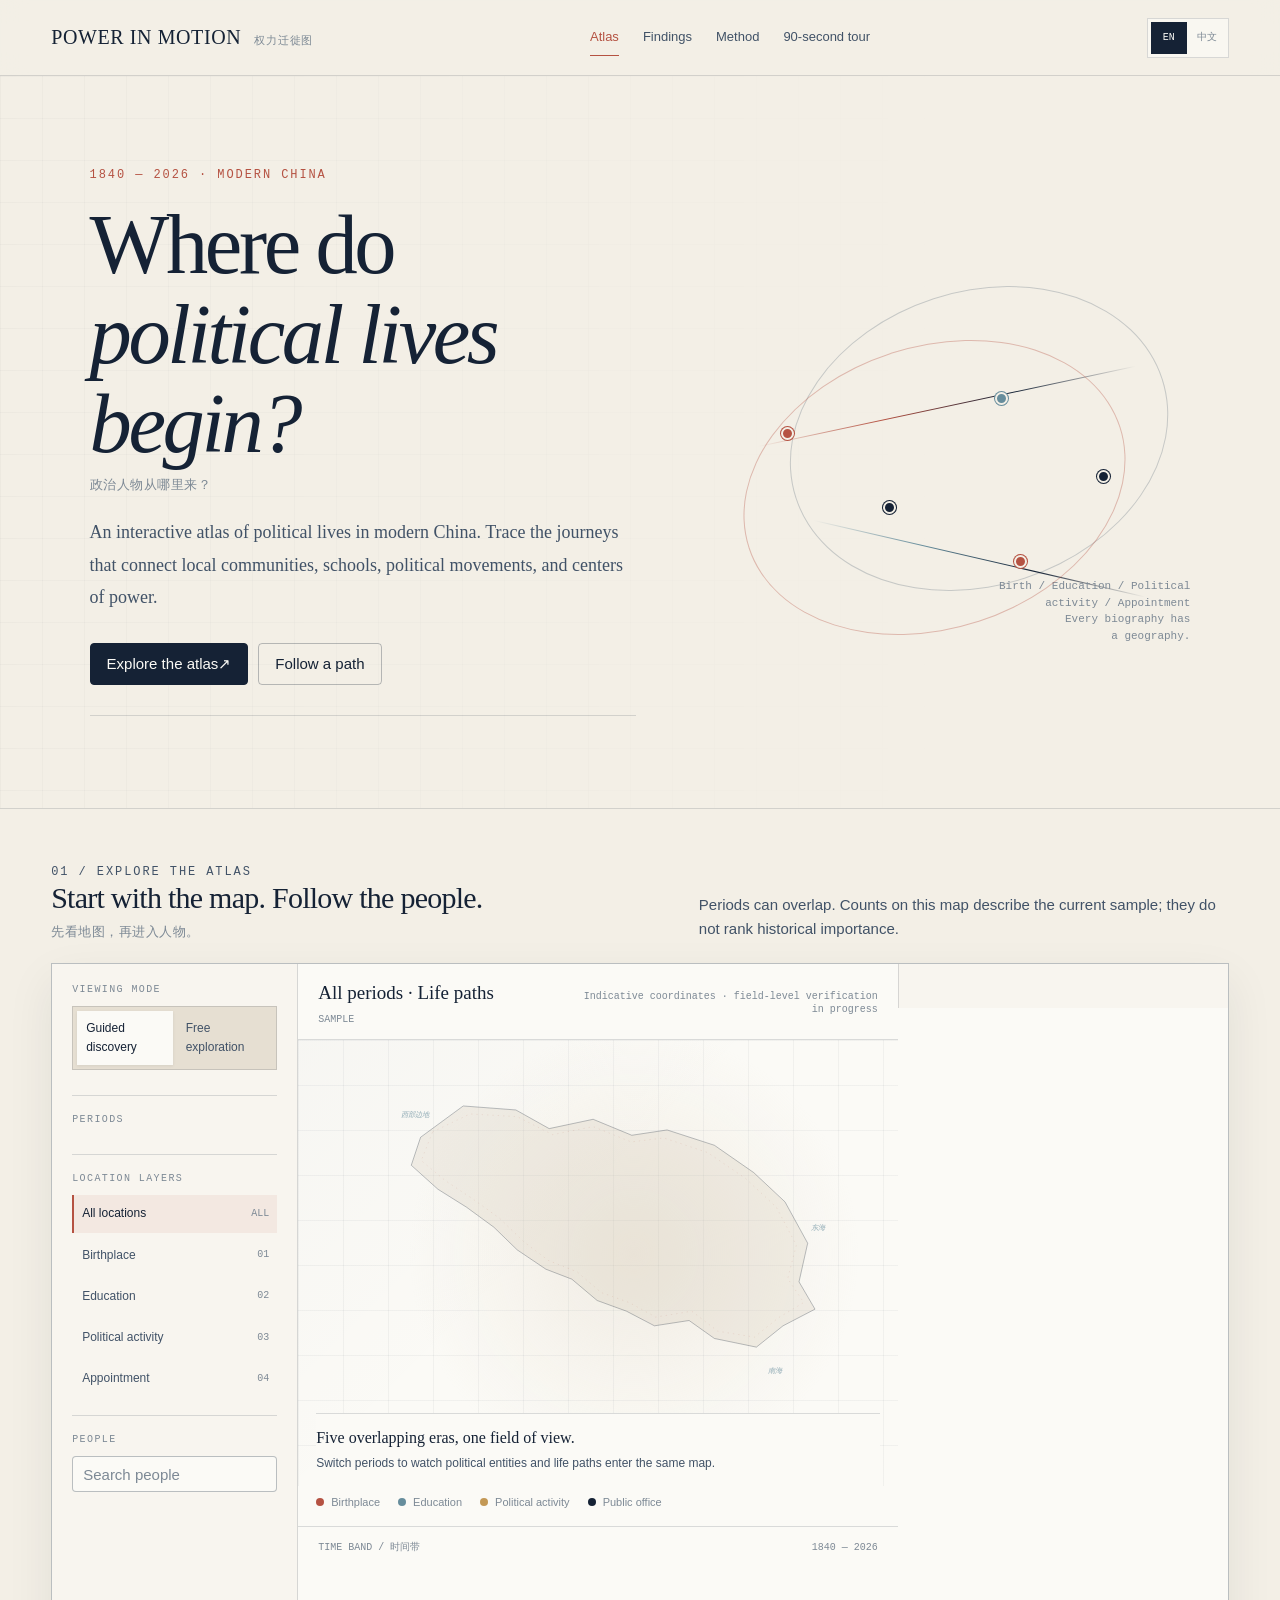
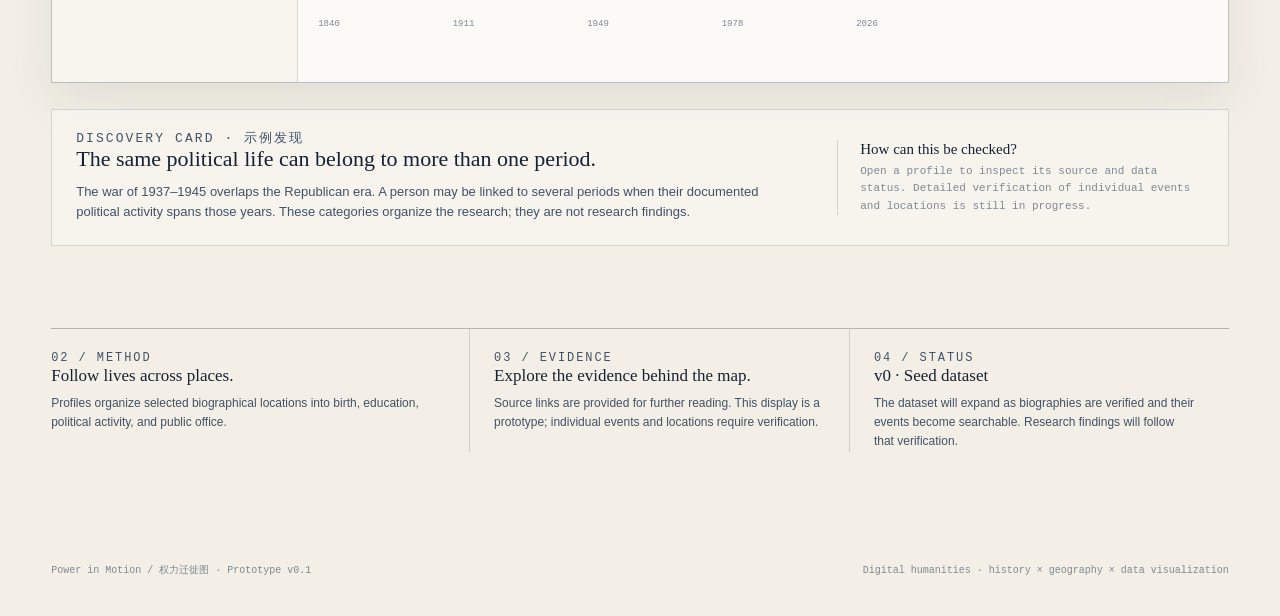
==== src/index.template.html @ ec0478d7 "Publish bilingual political atlas with findings, method and guided tour" ====
<!doctype html>
<html lang="en">
<head>
  <meta charset="utf-8" />
  <meta name="viewport" content="width=device-width, initial-scale=1" />
  <meta name="theme-color" content="#122235" />
  <meta name="description" content="An English–Chinese digital humanities atlas of 72 political lives in modern China. Explore sourced biographies, reproducible findings and an explicit research method." />
  <title>Power in Motion — A Digital Atlas of Modern China</title>
  <style>
    :root {
      --paper: #f3efe6;
      --paper-bright: #fbfaf6;
      --paper-deep: #e6dfd2;
      --ink: #152235;
      --ink-soft: #415267;
      --muted: #7d8995;
      --line: rgba(21, 34, 53, .15);
      --line-strong: rgba(21, 34, 53, .28);
      --navy: #162d45;
      --navy-2: #20435f;
      --vermilion: #b55242;
      --vermilion-soft: #d6816c;
      --cyan: #668d9c;
      --ochre: #c39855;
      --shadow: 0 18px 44px rgba(21, 34, 53, .08);
      --radius: 4px;
      --mono: "IBM Plex Mono", "SFMono-Regular", Consolas, monospace;
      --sans: "Helvetica Neue", "Noto Sans SC", "PingFang SC", "Hiragino Sans GB", sans-serif;
      --serif: "Baskerville", "Palatino", "Noto Serif SC", "Songti SC", "STSong", serif;
    }

    * { box-sizing: border-box; }
    html { scroll-behavior: smooth; }
    body {
      margin: 0;
      min-width: 320px;
      background: var(--paper);
      color: var(--ink);
      font-family: var(--sans);
      font-size: 15px;
      line-height: 1.6;
      text-wrap: pretty;
    }
    button, input { font: inherit; }
    button { color: inherit; }
    button:focus-visible, input:focus-visible, [tabindex]:focus-visible {
      outline: 2px solid var(--vermilion);
      outline-offset: 3px;
    }
    .site-shell { min-height: 100vh; }
    .topbar {
      position: sticky;
      top: 0;
      z-index: 10;
      height: 68px;
      display: flex;
      align-items: center;
      justify-content: space-between;
      padding: 0 4vw;
      border-bottom: 1px solid var(--line);
      background: rgba(243, 239, 230, .93);
      backdrop-filter: blur(12px);
    }
    .brand-lockup { display: flex; align-items: baseline; gap: 14px; }
    .brand-kicker {
      font: 11px/1 var(--mono);
      letter-spacing: .18em;
      color: var(--vermilion);
      text-transform: uppercase;
    }
    .brand-name { font: 21px/1 var(--serif); letter-spacing: .06em; }
    .topbar-meta { display: flex; align-items: center; gap: 12px; color: var(--muted); font: 11px/1 var(--mono); }
    .language-switch { display: inline-flex; gap: 2px; padding: 3px; border: 1px solid var(--line); background: rgba(251,250,246,.7); }
    .language-switch button { min-width: 30px; padding: 4px 6px; border: 0; background: transparent; color: var(--muted); cursor: pointer; font: 10px/1 var(--mono); }
    .language-switch button.active { background: var(--ink); color: var(--paper-bright); }
    .cn-note { display: block; margin-top: 7px; color: var(--muted); font: 13px/1.4 var(--serif); letter-spacing: .04em; }
    .bilingual-line { color: var(--muted); font: 10px/1.4 var(--mono); letter-spacing: .04em; }
    .status-dot { width: 7px; height: 7px; border-radius: 50%; background: var(--vermilion); box-shadow: 0 0 0 4px rgba(181,82,66,.12); }
    .hero {
      position: relative;
      display: grid;
      grid-template-columns: minmax(0, 1.08fr) minmax(330px, .92fr);
      gap: clamp(34px, 7vw, 120px);
      padding: 92px 7vw 76px;
      overflow: hidden;
      border-bottom: 1px solid var(--line);
    }
    .hero::before {
      content: "";
      position: absolute;
      inset: 0;
      background-image: linear-gradient(rgba(21,34,53,.045) 1px, transparent 1px), linear-gradient(90deg, rgba(21,34,53,.045) 1px, transparent 1px);
      background-size: 42px 42px;
      mask-image: linear-gradient(90deg, rgba(0,0,0,.6), transparent 75%);
      pointer-events: none;
    }
    .hero-copy, .hero-visual { position: relative; z-index: 1; }
    .eyebrow { margin: 0 0 18px; color: var(--vermilion); font: 12px/1.2 var(--mono); letter-spacing: .16em; text-transform: uppercase; }
    h1, h2, h3, p { margin-top: 0; }
    h1 {
      max-width: 760px;
      margin-bottom: 22px;
      font: clamp(43px, 6.6vw, 88px)/1.06 var(--serif);
      font-weight: 500;
      letter-spacing: -.04em;
    }
    .hero-dek { max-width: 640px; margin-bottom: 30px; color: var(--ink-soft); font: 18px/1.8 var(--serif); }
    .hero-actions { display: flex; flex-wrap: wrap; gap: 10px; }
    .button-primary, .button-quiet {
      display: inline-flex;
      align-items: center;
      justify-content: center;
      min-height: 42px;
      padding: 0 16px;
      border: 1px solid var(--ink);
      border-radius: var(--radius);
      cursor: pointer;
      transition: transform .2s ease, background .2s ease, color .2s ease;
    }
    .button-primary { background: var(--ink); color: var(--paper-bright); }
    .button-primary:hover { transform: translateY(-2px); background: var(--navy-2); }
    .button-quiet { background: transparent; border-color: var(--line-strong); }
    .button-quiet:hover { background: rgba(255,255,255,.55); transform: translateY(-2px); }
    .hero-visual { min-height: 300px; display: flex; align-items: center; justify-content: center; }
    .hero-orbit { position: relative; width: min(100%, 530px); aspect-ratio: 1.2; }
    .hero-orbit::before, .hero-orbit::after { content: ""; position: absolute; border: 1px solid rgba(22,45,69,.2); border-radius: 50%; transform: rotate(-18deg); }
    .hero-orbit::before { inset: 9% 4% 15% 13%; }
    .hero-orbit::after { inset: 23% 13% 4% 3%; border-color: rgba(181,82,66,.35); }
    .orbit-line { position: absolute; inset: 49% 10% auto 7%; height: 1px; background: linear-gradient(90deg, transparent, var(--vermilion), var(--ink), transparent); transform: rotate(-12deg); transform-origin: left center; }
    .orbit-line.two { inset: 68% 8% auto 19%; transform: rotate(13deg); background: linear-gradient(90deg, transparent, var(--cyan), var(--ink), transparent); }
    .orbit-point { position: absolute; width: 13px; height: 13px; border-radius: 50%; border: 2px solid var(--paper); background: var(--ink); box-shadow: 0 0 0 1px var(--ink); animation: pulse 3.6s ease-in-out infinite; }
    .orbit-point.red { background: var(--vermilion); box-shadow: 0 0 0 1px var(--vermilion); animation-delay: -.9s; }
    .orbit-point.blue { background: var(--cyan); box-shadow: 0 0 0 1px var(--cyan); animation-delay: -1.8s; }
    .point-a { left: 12%; top: 44%; } .point-b { left: 34%; top: 63%; } .point-c { left: 58%; top: 35%; } .point-d { left: 80%; top: 55%; } .point-e { left: 62%; top: 77%; }
    .hero-caption { position: absolute; right: 0; bottom: 0; max-width: 210px; color: var(--muted); font: 11px/1.5 var(--mono); text-align: right; }

    .atlas-wrap { padding: 56px 4vw 88px; }
    .section-intro { display: flex; align-items: end; justify-content: space-between; gap: 20px; max-width: 1400px; margin: 0 auto 22px; }
    .section-intro h2 { margin: 0; font: 30px/1.2 var(--serif); letter-spacing: -.025em; }
    .section-intro p { max-width: 530px; margin: 0; color: var(--ink-soft); }
    .workspace {
      display: grid;
      grid-template-columns: 246px minmax(0, 1fr) 330px;
      max-width: 1500px;
      min-height: 720px;
      margin: 0 auto;
      border: 1px solid var(--line-strong);
      background: var(--paper-bright);
      box-shadow: var(--shadow);
    }
    .filter-panel, .dossier { background: rgba(247,244,237,.72); }
    .filter-panel { padding: 20px; border-right: 1px solid var(--line); }
    .panel-label { margin: 0 0 10px; color: var(--muted); font: 10px/1.2 var(--mono); letter-spacing: .14em; text-transform: uppercase; }
    .mode-switch { display: grid; grid-template-columns: 1fr 1fr; gap: 4px; margin-bottom: 25px; padding: 4px; border: 1px solid var(--line); background: var(--paper-deep); }
    .mode-switch button, .period-list button, .layer-list button { border: 0; background: transparent; cursor: pointer; text-align: left; }
    .mode-switch button { padding: 8px 9px; color: var(--ink-soft); font-size: 12px; }
    .mode-switch button.active { background: var(--paper-bright); color: var(--ink); box-shadow: 0 1px 3px rgba(21,34,53,.08); }
    .control-block { padding: 18px 0; border-top: 1px solid var(--line); }
    .period-list, .layer-list { display: grid; gap: 4px; }
    .period-list button, .layer-list button { display: flex; align-items: center; justify-content: space-between; padding: 9px 8px; border-left: 2px solid transparent; color: var(--ink-soft); font-size: 12px; }
    .period-list button:hover, .layer-list button:hover { background: rgba(255,255,255,.56); color: var(--ink); }
    .period-list button.active, .layer-list button.active { border-left-color: var(--vermilion); background: rgba(181,82,66,.08); color: var(--ink); }
    .period-range { color: var(--muted); font: 10px/1 var(--mono); }
    .search-field { width: 100%; height: 36px; padding: 0 10px; border: 1px solid var(--line-strong); border-radius: var(--radius); background: var(--paper-bright); color: var(--ink); }
    .search-field::placeholder { color: var(--muted); }
    .mini-list { display: grid; gap: 3px; max-height: 220px; overflow: auto; }
    .mini-person { display: flex; align-items: baseline; justify-content: space-between; gap: 8px; padding: 7px 8px; border: 0; border-left: 2px solid transparent; background: transparent; color: var(--ink-soft); cursor: pointer; text-align: left; }
    .mini-person:hover, .mini-person.active { border-left-color: var(--vermilion); background: rgba(255,255,255,.62); color: var(--ink); }
    .mini-person small { color: var(--muted); font: 9px/1 var(--mono); white-space: nowrap; }

    .map-panel { position: relative; min-width: 0; background: var(--paper-bright); }
    .map-header { display: flex; align-items: center; justify-content: space-between; gap: 20px; padding: 18px 20px 14px; border-bottom: 1px solid var(--line); }
    .map-heading { display: flex; align-items: baseline; gap: 10px; }
    .map-heading h3 { margin: 0; font: 19px/1.2 var(--serif); }
    .map-heading span { color: var(--muted); font: 10px/1 var(--mono); }
    .map-status { color: var(--muted); font: 10px/1.3 var(--mono); text-align: right; }
    .map-stage { position: relative; height: 556px; overflow: hidden; background: radial-gradient(circle at 56% 44%, rgba(227,218,202,.42), transparent 52%), linear-gradient(135deg, rgba(22,45,69,.018), transparent 45%); }
    .map-stage::before { content: ""; position: absolute; inset: 0; background-image: linear-gradient(rgba(21,34,53,.045) 1px, transparent 1px), linear-gradient(90deg, rgba(21,34,53,.045) 1px, transparent 1px); background-size: 45px 45px; pointer-events: none; }
    #mapSvg { position: absolute; inset: 0; width: 100%; height: 100%; }
    .landmass { fill: rgba(209,197,177,.26); stroke: rgba(21,34,53,.28); stroke-width: 1.5; }
    .landmass-echo { fill: none; stroke: rgba(181,82,66,.17); stroke-width: 1; stroke-dasharray: 2 6; }
    .place-label { fill: var(--muted); font: 10px var(--sans); letter-spacing: .03em; }
    .place-label { font-family: "PingFang SC", "Noto Sans SC", sans-serif; }
    .sea-label { fill: rgba(102,141,156,.7); font: 10px var(--serif); font-style: italic; }
    .route { fill: none; stroke: var(--vermilion); stroke-width: 2.2; stroke-linecap: round; stroke-dasharray: 5 7; opacity: .72; animation: draw-route 1.4s ease both; }
    .route.secondary { stroke: var(--cyan); stroke-width: 1.4; opacity: .48; }
    .route.dim { stroke: rgba(21,34,53,.24); opacity: .35; }
    .place-dot { cursor: pointer; transition: r .2s ease, fill .2s ease; }
    .place-dot:hover { r: 8; }
    .place-dot.birth { fill: var(--vermilion); }
    .place-dot.education { fill: var(--cyan); }
    .place-dot.activity { fill: var(--ochre); }
    .place-dot.appointment { fill: var(--ink); }
    .place-halo { fill: none; stroke: rgba(181,82,66,.22); stroke-width: 5; }
    .map-annotation { position: absolute; left: 18px; bottom: 16px; max-width: 235px; padding: 10px 12px; border-left: 2px solid var(--vermilion); background: rgba(251,250,246,.82); color: var(--ink-soft); font-size: 11px; line-height: 1.55; }
    .map-annotation strong { display: block; margin-bottom: 4px; color: var(--ink); font: 12px/1.3 var(--serif); }
    .map-key { position: absolute; right: 18px; bottom: 18px; display: grid; gap: 6px; padding: 10px 12px; border: 1px solid var(--line); background: rgba(251,250,246,.8); color: var(--muted); font: 10px/1.2 var(--mono); }
    .key-row { display: flex; align-items: center; gap: 7px; }
    .key-mark { width: 8px; height: 8px; border-radius: 50%; }
    .key-mark.birth { background: var(--vermilion); } .key-mark.education { background: var(--cyan); } .key-mark.activity { background: var(--ochre); } .key-mark.appointment { background: var(--ink); }
    .timeline { padding: 16px 20px 20px; border-top: 1px solid var(--line); }
    .timeline-head { display: flex; justify-content: space-between; align-items: baseline; gap: 12px; margin-bottom: 9px; }
    .timeline-head span { color: var(--muted); font: 10px/1 var(--mono); }
    .timeline-track { position: relative; display: grid; grid-template-columns: repeat(5, 1fr); gap: 3px; height: 28px; }
    .timeline-segment { position: relative; border: 1px solid var(--line); background: var(--paper); cursor: pointer; transition: background .2s ease, border-color .2s ease; }
    .timeline-segment:hover, .timeline-segment.active { border-color: var(--vermilion); background: rgba(181,82,66,.13); }
    .timeline-segment span { position: absolute; left: 7px; top: 5px; color: var(--ink-soft); font: 9px/1 var(--mono); white-space: nowrap; }
    .timeline-years { display: flex; justify-content: space-between; margin-top: 6px; color: var(--muted); font: 9px/1 var(--mono); }

    .dossier { padding: 22px; border-left: 1px solid var(--line); overflow: auto; }
    .dossier-kicker { display: flex; justify-content: space-between; align-items: center; gap: 10px; margin-bottom: 18px; color: var(--muted); font: 10px/1.2 var(--mono); }
    .dossier-badge { padding: 4px 6px; border: 1px solid rgba(181,82,66,.35); color: var(--vermilion); font-size: 9px; }
    .dossier h3 { margin: 0 0 4px; font: 31px/1.15 var(--serif); letter-spacing: -.03em; }
    .dossier-name-en { margin-bottom: 19px; color: var(--muted); font: 10px/1 var(--mono); letter-spacing: .12em; text-transform: uppercase; }
    .tag-row { display: flex; flex-wrap: wrap; gap: 5px; margin-bottom: 22px; }
    .tag { padding: 4px 7px; border: 1px solid var(--line-strong); color: var(--ink-soft); font-size: 10px; }
    .profile-claim { margin: 0 0 20px; color: var(--ink-soft); font: 16px/1.7 var(--serif); }
    .meta-grid { display: grid; grid-template-columns: 1fr 1fr; gap: 10px; margin-bottom: 23px; }
    .meta-item { padding-top: 9px; border-top: 1px solid var(--line); }
    .meta-item small { display: block; margin-bottom: 3px; color: var(--muted); font: 9px/1.2 var(--mono); text-transform: uppercase; }
    .meta-item span { color: var(--ink); font-size: 12px; }
    .path-block { margin-bottom: 22px; }
    .path-title { display: flex; justify-content: space-between; align-items: baseline; margin-bottom: 10px; }
    .path-title strong { font: 15px/1.2 var(--serif); }
    .path-title span { color: var(--muted); font: 9px/1 var(--mono); }
    .path-list { position: relative; display: grid; gap: 0; padding-left: 19px; }
    .path-list::before { content: ""; position: absolute; left: 4px; top: 8px; bottom: 8px; width: 1px; background: var(--line-strong); }
    .path-item { position: relative; padding: 0 0 13px 8px; }
    .path-item:last-child { padding-bottom: 0; }
    .path-item::before { content: ""; position: absolute; left: -19px; top: 6px; width: 8px; height: 8px; border: 2px solid var(--paper-bright); border-radius: 50%; background: var(--ink); box-shadow: 0 0 0 1px var(--ink); }
    .path-item.birth::before { background: var(--vermilion); box-shadow: 0 0 0 1px var(--vermilion); }
    .path-item.education::before { background: var(--cyan); box-shadow: 0 0 0 1px var(--cyan); }
    .path-item.activity::before { background: var(--ochre); box-shadow: 0 0 0 1px var(--ochre); }
    .path-item small { display: block; margin-bottom: 2px; color: var(--muted); font: 9px/1.2 var(--mono); }
    .path-item strong { display: block; font: 14px/1.3 var(--serif); }
    .path-item span { color: var(--ink-soft); font-size: 11px; }
    .source-link { display: inline-flex; align-items: center; gap: 6px; color: var(--vermilion); font: 10px/1.4 var(--mono); text-decoration: none; }
    .source-link:hover { text-decoration: underline; }
    .empty-dossier { display: grid; align-content: center; min-height: 500px; color: var(--muted); }
    .empty-dossier strong { display: block; margin-bottom: 10px; color: var(--ink); font: 24px/1.2 var(--serif); }

    .discovery-strip { display: grid; grid-template-columns: minmax(0, 1fr) minmax(280px, .5fr); gap: 28px; max-width: 1500px; margin: 26px auto 0; padding: 22px 24px; border: 1px solid var(--line); background: rgba(251,250,246,.55); }
    .discovery-label { margin-bottom: 12px; color: var(--vermilion); font: 10px/1 var(--mono); letter-spacing: .16em; text-transform: uppercase; }
    .discovery-strip h3 { max-width: 700px; margin-bottom: 8px; font: 22px/1.3 var(--serif); }
    .discovery-strip p { max-width: 700px; margin: 0; color: var(--ink-soft); font-size: 13px; }
    .discovery-side { align-self: center; padding-left: 22px; border-left: 1px solid var(--line); color: var(--muted); font: 11px/1.6 var(--mono); }
    .discovery-side strong { display: block; margin-bottom: 5px; color: var(--ink); font: 15px/1.2 var(--serif); }
    .method-strip { display: grid; grid-template-columns: 1.1fr 1fr 1fr; gap: 0; max-width: 1500px; margin: 82px auto 0; border-top: 1px solid var(--line-strong); }
    .method-item { padding: 22px 24px 0 0; }
    .method-item + .method-item { padding-left: 24px; border-left: 1px solid var(--line); }
    .method-item h3 { margin-bottom: 8px; font: 17px/1.2 var(--serif); }
    .method-item p { margin: 0; color: var(--ink-soft); font-size: 12px; }
    footer { display: flex; justify-content: space-between; gap: 20px; padding: 24px 4vw 38px; color: var(--muted); font: 10px/1.4 var(--mono); }

    @keyframes pulse { 0%,100% { transform: scale(1); opacity: .95; } 50% { transform: scale(1.16); opacity: .72; } }
    @keyframes draw-route { from { stroke-dashoffset: 80; opacity: 0; } to { stroke-dashoffset: 0; opacity: .72; } }
    @media (prefers-reduced-motion: reduce) { *, *::before, *::after { animation-duration: .001ms !important; animation-iteration-count: 1 !important; scroll-behavior: auto !important; transition-duration: .001ms !important; } }
    @media (max-width: 1120px) {
      .workspace { grid-template-columns: 220px minmax(0, 1fr); }
      .dossier { grid-column: 1 / -1; min-height: 0; border-top: 1px solid var(--line); border-left: 0; }
      .dossier:not(:has(.empty-dossier)) { display: block; }
      .empty-dossier { min-height: 180px; }
    }
    @media (max-width: 760px) {
      .topbar { height: 58px; padding: 0 18px; }
      .brand-name { font-size: 18px; }
      .brand-kicker, .topbar-meta span:last-child { display: none; }
      .hero { grid-template-columns: 1fr; padding: 60px 22px 46px; gap: 30px; }
      h1 { font-size: clamp(42px, 14vw, 68px); }
      .hero-dek { font-size: 16px; }
      .hero-visual { min-height: 210px; }
      .atlas-wrap { padding: 42px 12px 60px; }
      .section-intro { display: block; padding: 0 8px; }
      .section-intro h2 { margin-bottom: 9px; }
      .workspace { display: flex; flex-direction: column; }
      .filter-panel { border-right: 0; border-bottom: 1px solid var(--line); }
      .control-block { padding: 13px 0; }
      .period-list { display: flex; overflow-x: auto; padding-bottom: 2px; }
      .period-list button { min-width: max-content; border-left: 0; border-bottom: 2px solid transparent; }
      .period-list button.active { border-left: 0; border-bottom-color: var(--vermilion); }
      .mini-list { max-height: 100px; grid-template-columns: repeat(2, 1fr); overflow: auto; }
      .map-stage { height: 430px; }
      .map-header { align-items: flex-start; }
      .map-status { max-width: 130px; }
      .dossier { border-top: 1px solid var(--line); }
      .discovery-strip { display: block; margin-left: 8px; margin-right: 8px; padding: 19px; }
      .discovery-side { margin-top: 17px; padding: 15px 0 0; border-top: 1px solid var(--line); border-left: 0; }
      .method-strip { display: block; margin-left: 8px; margin-right: 8px; }
      .method-item { padding: 20px 0 0; }
      .method-item + .method-item { padding-left: 0; border-left: 0; }
      footer { display: block; padding-left: 18px; padding-right: 18px; }
      footer span { display: block; margin-bottom: 7px; }
    }

    .brand-name { white-space: nowrap; }
    .brand-name .cn-note { margin-left: 7px; }
    .language-switch button { min-height: 32px; min-width: 36px; }
    .period-list button { gap: 10px; }
    .period-range { flex-shrink: 0; }
    .mini-person > span > small { display: block; margin-top: 5px; }
    .mini-person { min-width: 0; }
    .map-heading { flex-wrap: wrap; }
    .timeline-track { height: auto; min-height: 52px; }
    .timeline-segment { min-width: 0; padding: 8px 5px; }
    .timeline-segment span { position: static; display: block; white-space: normal; line-height: 1.4; overflow-wrap: anywhere; }
    .filter-panel, .dossier { min-width: 0; }
    @media (max-width: 1050px) { .brand-kicker { display: none; } }
    @media (max-width: 760px) {
      #topStatus, .status-dot { display: none; }
      .topbar { gap: 12px; }
      .topbar-meta { flex-shrink: 0; }
      .brand-name { font-size: 16px; }
      .brand-name .cn-note { display: none !important; }
      .period-list { width: 100%; min-width: 0; }
      .map-heading { gap: 7px; }
      .map-header { gap: 12px; }
      .map-annotation { max-width: 52%; }
      .map-key { max-width: 40%; right: 10px; font-size: 9px; }
      .map-annotation { left: 10px; font-size: 10px; }
      .hero-visual { min-height: 180px; max-height: 250px; }
      .hero-orbit { max-width: 350px; }
    }
    @media (max-width: 420px) {
      h1 { font-size: 48px; }
      .hero { padding: 44px 22px 34px; }
      .map-header { display: block; }
      .map-status { max-width: none; margin-top: 8px; text-align: left; }
      .mini-list { grid-template-columns: 1fr; }
    }





    .life-facts{display:grid;grid-template-columns:1fr 1fr;gap:18px;padding:20px 0;border-block:1px solid var(--line);margin:24px 0 10px;}
    .life-facts small{display:block;font:10px var(--font-mono);letter-spacing:.06em;color:var(--muted);margin-bottom:8px;}
    .life-facts strong{font-size:15px;display:block;overflow-wrap:anywhere;}
    .life-facts a{font-size:11px;margin-right:5px;}
    .status-note{font-size:11px;line-height:1.65;color:var(--muted);}
    .profile-gaps{padding:16px 0;border-top:1px solid var(--line);margin-top:20px;}
    .profile-gaps summary{font-size:12px;cursor:pointer;color:var(--ink);}
    .profile-gaps p{font-size:12px;line-height:1.8;margin-top:14px;}

    :root {
      --font-en-display: "Iowan Old Style", "Baskerville", "Palatino", Georgia, serif;
      --font-en-text: "Avenir Next", "Helvetica Neue", Arial, sans-serif;
      --font-zh-display: "Noto Serif SC", "Songti SC", "STSong", serif;
      --font-zh-text: "PingFang SC", "Noto Sans SC", "Hiragino Sans GB", sans-serif;
      --font-mono: "IBM Plex Mono", "SFMono-Regular", Consolas, monospace;
    }
    html[data-lang="en"] body { font-family: var(--font-en-text); line-height: 1.55; }
    html[data-lang="zh"] body { font-family: var(--font-zh-text); line-height: 1.75; }
    html[data-lang="en"] h1, html[data-lang="en"] h2, html[data-lang="en"] h3, html[data-lang="en"] .hero-dek, html[data-lang="en"] .profile-claim, html[data-lang="en"] .record-summary, html[data-lang="en"] .path-title strong, html[data-lang="en"] .discovery-strip h3, html[data-lang="en"] .discovery-side strong { font-family: var(--font-en-display); letter-spacing: -.025em; }
    html[data-lang="zh"] h1, html[data-lang="zh"] h2, html[data-lang="zh"] h3, html[data-lang="zh"] .hero-dek, html[data-lang="zh"] .profile-claim, html[data-lang="zh"] .record-summary, html[data-lang="zh"] .path-title strong, html[data-lang="zh"] .discovery-strip h3, html[data-lang="zh"] .discovery-side strong { font-family: var(--font-zh-display); letter-spacing: .02em; }
    html[data-lang="en"] .panel-label, html[data-lang="en"] .period-range, html[data-lang="en"] .map-status, html[data-lang="en"] .source-list, html[data-lang="en"] .info-label { font-family: var(--font-en-text); }
    html[data-lang="zh"] .panel-label, html[data-lang="zh"] .period-range, html[data-lang="zh"] .map-status, html[data-lang="zh"] .source-list, html[data-lang="zh"] .info-label { font-family: var(--font-zh-text); }
    .place-label { font-family: var(--font-zh-text); font-size: 11px; letter-spacing: .04em; dominant-baseline: middle; paint-order: stroke; stroke: var(--paper-bright); stroke-width: 3px; stroke-opacity: .9; }
    .sea-label { font-family: var(--font-zh-display); font-size: 11px; }
    .key-mark.key { background: var(--ink-soft); }
    .key-mark.ghost { background: transparent; border: 1px dashed var(--muted); }
    .place-dot.key { fill: var(--ink-soft); }
    .place-dot.verified { opacity: .95; }
    .place-dot.typed { fill: var(--paper-bright); opacity: .72; stroke: var(--ochre); stroke-width: 1.5px; }
    .place-dot.lead { fill: var(--paper-bright); stroke: var(--muted); stroke-width: 1.5px; stroke-dasharray: 2 2; opacity: .68; }
    .place-label.typed, .place-label.lead { opacity: .68; }
    .route.verified-route { fill: none; stroke: var(--vermilion); stroke-width: 2.6; stroke-linecap: round; stroke-dasharray: 1 0; opacity: .78; animation: draw-route 1.1s ease both; pointer-events: none; }
    .route.verified-route.dim { stroke: var(--cyan); stroke-width: 1.25; opacity: .25; }
    .route.verified-route.selected { stroke: var(--vermilion); opacity: .82; }
    .record-summary { margin: 0 0 17px; color: var(--ink-soft); font-size: 16px; line-height: 1.65; }
    .record-summary p { margin: 0 0 7px; }
    .info-section { margin: 0 0 17px; padding-top: 10px; border-top: 1px solid var(--line); }
    .info-label { margin-bottom: 5px; color: var(--muted); font: 9px/1.2 var(--mono); letter-spacing: .13em; text-transform: uppercase; }
    .info-section p { margin: 0; color: var(--ink-soft); font-size: 12px; line-height: 1.55; }
    .evidence-details { margin-top: 18px; border-top: 1px solid var(--line); padding-top: 12px; }
    .evidence-details summary { cursor: pointer; color: var(--ink); font: 14px/1.3 var(--font-en-display); }
    html[data-lang="zh"] .evidence-details summary { font-family: var(--font-zh-display); }
    .evidence-details summary span { float: right; color: var(--muted); font: 9px/1 var(--mono); }
    .source-list { display: grid; gap: 10px; margin: 13px 0 0; padding: 0; list-style: none; }
    .source-list li { padding-top: 8px; border-top: 1px solid var(--line); }
    .source-list a { display: block; color: var(--vermilion); font: 10px/1.4 var(--font-en-text); text-decoration: none; }
    .source-list a:hover { text-decoration: underline; }
    .source-list span { display: block; margin-top: 3px; color: var(--muted); font-size: 10px; line-height: 1.4; }
    .uncertainty-note { margin-top: 15px; padding: 10px; background: rgba(181,82,66,.06); color: var(--ink-soft); }
    .uncertainty-note strong { display: block; margin-bottom: 4px; color: var(--ink); font-size: 11px; }
    .uncertainty-note p { margin: 0; font-size: 11px; line-height: 1.5; }
    .summary-note { display: block; margin-top: 5px; color: var(--muted); font: 10px/1.4 var(--font-en-text); letter-spacing: .02em; }
    html[data-lang="zh"] .summary-note { font-family: var(--font-zh-text); }
    .claim-evidence-list { margin: 14px 0 2px; }
    .claim-evidence { padding: 8px 0; border-top: 1px solid var(--line); }
    .claim-evidence p { margin: 0 0 4px; color: var(--ink-soft); font-size: 11px; line-height: 1.5; }
    .claim-evidence span { color: var(--muted); font: 9px/1.3 var(--font-mono); letter-spacing: .02em; }
    .missing-fields { margin-top: 13px; padding: 9px 10px; background: rgba(181,82,66,.05); color: var(--muted); font-size: 10px; line-height: 1.45; }
    .missing-fields strong { display: block; margin-bottom: 3px; color: var(--ink); font-size: 10px; }
    .empty-path { color: var(--muted); font-size: 12px; }
    .coverage-filter { display:block; width:100%; min-height:38px; margin:7px 0 12px; padding:7px 10px; border:1px solid var(--line); background:transparent; color:var(--ink-soft); text-align:left; font:11px/1.4 var(--font-en-text); cursor:pointer; }
    .coverage-filter::before { content:'○'; margin-right:8px; }
    .coverage-filter.active { border-color:var(--vermilion); color:var(--vermilion); }
    .coverage-filter.active::before { content:'●'; }
    .coverage-filter:hover { background:var(--paper-bright); }
    .coverage-filter:focus-visible, .event-sources a:focus-visible { outline:2px solid var(--vermilion); outline-offset:3px; }
    .coverage-note { margin:0 0 20px; color:var(--muted); font-size:12px; line-height:1.65; }
    .path-item { padding-bottom:22px; }
    .path-item small { display:block; color:var(--vermilion); font:11px/1.5 var(--font-en-text); letter-spacing:.025em; }
    .path-item strong { margin:5px 0; font:500 15px/1.5 var(--font-en-text); overflow-wrap:anywhere; }
    .path-item > span { display:block; font:12px/1.65 var(--font-en-text); }
    .event-sources { display:flex; flex-wrap:wrap; gap:4px 16px; margin-top:6px; }
    .event-sources a { color:var(--vermilion); padding:5px 0; font:12px/1.5 var(--font-en-text); text-underline-offset:3px; }
    .event-evidence { margin-top:7px; color:var(--muted); font-size:11px; line-height:1.6; }
    .event-evidence summary { cursor:pointer; }
    .event-evidence p { margin:7px 0 0; color:var(--ink-soft); }
    .pending-details { border-top:1px solid var(--line); padding-top:12px; margin-top:6px; }
    .pending-details > summary { cursor:pointer; font-size:13px; color:var(--ink-soft); }
    .pending-details > summary span { float:right; color:var(--muted); }
    .pending-details > .path-list { margin-top:20px; }
    .pending-event::before { background:var(--paper-bright); box-shadow:0 0 0 1px var(--muted); }
    .pending-event small { color:var(--muted); }
    .place-dot.context-place { opacity:.26; }
    .place-dot.selected-place { opacity:1; }
    .place-dot:focus-visible { stroke:var(--vermilion); stroke-width:3px; outline:none; }
    .place-label.selected-label { fill:var(--ink); opacity:1; }
    .map-stage { height:auto; display:flex; flex-direction:column; }
    #mapSvg { position:relative; inset:auto; display:block; flex:none; width:100%; height:auto; aspect-ratio:900 / 560; }
    .map-annotation { position:relative; left:auto; bottom:auto; margin:0 18px; max-width:none; padding:12px 0; border:0; border-top:1px solid var(--line); background:var(--paper-bright); font:12px/1.65 var(--font-en-text); }
    .map-annotation strong { font:16px/1.5 var(--font-en-display); }
    .map-key { position:relative; right:auto; bottom:auto; display:flex; flex-wrap:wrap; gap:8px 18px; max-width:none; margin:0; padding:8px 18px 16px; border:0; background:var(--paper-bright); font:11px/1.5 var(--font-en-text); }
    html[data-lang="zh"] .map-annotation, html[data-lang="zh"] .map-key { font-family:var(--font-zh-text); }
    .label-leader { stroke:var(--muted); stroke-width:.6; opacity:.65; }
    html[data-lang="zh"] .path-item strong, html[data-lang="zh"] .path-item > span, html[data-lang="zh"] .coverage-filter { font-family:var(--font-zh-text); }
    @media (prefers-reduced-motion: reduce) { .route.verified-route { animation:none; } }
    .dossier { min-width: 0; }
    @media (min-width:1201px) { .dossier { max-height:1100px; scrollbar-gutter:stable; } .workspace { align-items:start; } .filter-panel { align-self:stretch; } }
    .mini-person > span { min-width: 0; }
    .mini-person > span > small { display: block; margin-top: 4px; color: var(--muted); font: 9px/1.2 var(--font-en-text); letter-spacing: .01em; }
    html[data-lang="zh"] .mini-person > span > small { font-family: var(--font-zh-text); }
    @media (max-width: 760px) { .place-label { font-size: 9px; stroke-width: 2.5px; } .record-summary { font-size: 17px; line-height: 1.75; } }
/* Research pages extend the atlas's existing paper, ink and vermilion system. */
.topbar {height:auto;min-height:76px;gap:22px;flex-wrap:wrap;padding-block:16px;}
.topbar-meta {margin-left:auto;}
.topbar #topStatus,.topbar .status-dot,.brand-kicker {display:none;}
.brand-name {font-size:20px;letter-spacing:.03em;}
.site-nav {display:flex;align-items:center;gap:24px;margin-left:auto;}
.site-nav a,.site-nav button {border:0;background:none;text-decoration:none;color:var(--ink-soft);padding:8px 0;font-size:13px;cursor:pointer;white-space:nowrap;}
.site-nav a[aria-current="page"] {color:var(--vermilion);box-shadow:inset 0 -1px var(--vermilion);}
.site-nav a:hover,.site-nav button:hover {color:var(--vermilion);}
.site-nav a:focus-visible,.site-nav button:focus-visible,.research-view a:focus-visible {outline:2px solid var(--vermilion);outline-offset:5px;}
.hero[hidden],#atlas[hidden],.research-view[hidden],.tour-panel[hidden],#evidenceReturn[hidden] {display:none!important;}
.hero-research-line {border-top:1px solid var(--line);margin-top:30px;padding-top:16px;font-size:12px;color:var(--ink-soft);}
.hero-research-line a {color:var(--vermilion);text-underline-offset:4px;margin-left:14px;}
.research-view {max-width:1400px;margin:0 auto;padding:72px 5vw 100px;}
.research-header {display:grid;grid-template-columns:1.35fr 1fr;gap:60px;align-items:end;margin-bottom:56px;}
.research-header h1 {font:clamp(40px,5vw,66px)/1.08 var(--font-en-display);letter-spacing:-.035em;margin:12px 0 22px;max-width:760px;}
html[data-lang="zh"] .research-header h1 {font-family:var(--font-zh-display);letter-spacing:.01em;line-height:1.3;font-size:clamp(34px,4vw,53px);}
.research-header p {max-width:680px;font-size:17px;color:var(--ink-soft);line-height:1.7;}
.research-aside {border-top:1px solid var(--vermilion);padding-top:18px;font-size:13px;line-height:1.8;color:var(--ink-soft);}
.research-aside strong {display:block;font:38px/1.2 var(--font-en-display);color:var(--ink);margin-bottom:8px;}
.finding-card {padding:42px 0 48px;border-top:1px solid var(--line-strong);scroll-margin-top:125px;}
.finding-main {display:grid;grid-template-columns:150px 1fr;gap:40px;}
.finding-number {font:11px/1.5 var(--font-mono);color:var(--vermilion);letter-spacing:.08em;}
.finding-ratio {font:56px/1.1 var(--font-en-display);margin:20px 0 10px;letter-spacing:-.035em;}
.finding-ratio small {font-size:23px;color:var(--muted);}
.finding-metric-label {font-size:12px;color:var(--ink-soft);line-height:1.6;}
.finding-card h2 {font:32px/1.25 var(--font-en-display);margin:0 0 16px;letter-spacing:-.02em;}
html[data-lang="zh"] .finding-card h2 {font-family:var(--font-zh-display);font-size:28px;line-height:1.5;}
.finding-claim {font-size:18px;line-height:1.7;color:var(--ink-soft);max-width:840px;margin:0 0 24px;}
.finding-notes {display:grid;grid-template-columns:1fr 1fr;gap:28px;}
.finding-notes h3 {font:11px/1.5 var(--font-en-text);text-transform:uppercase;letter-spacing:.09em;margin:0 0 7px;color:var(--vermilion);}
.finding-notes p {font-size:13px;line-height:1.8;margin:0;color:var(--ink-soft);}
.finding-audit {margin:26px 0 0;border-block:1px solid var(--line);padding:14px 0;}
.finding-audit summary {cursor:pointer;color:var(--ink);font-size:14px;padding:4px 0;}
.finding-records {max-height:460px;overflow:auto;padding-right:12px;margin-top:18px;scrollbar-gutter:stable;}
.finding-record {display:grid;grid-template-columns:minmax(120px,.6fr) 1.6fr;gap:20px;padding:16px 0;border-top:1px solid var(--line);}
.finding-record h4 {font:20px/1.3 var(--font-en-display);margin:0 0 6px;}
.finding-record h4 small {display:block;font:12px/1.5 var(--font-zh-text);color:var(--muted);margin-top:5px;}
.finding-record ul {margin:0;padding:0;list-style:none;}
.finding-record li {font-size:13px;line-height:1.7;margin-bottom:9px;}
.finding-record a {color:var(--vermilion);font-size:12px;text-underline-offset:3px;margin-right:12px;}
.evidence-button {background:transparent;border:1px solid var(--line-strong);border-radius:2px;padding:8px 11px;min-height:40px;font-size:12px;cursor:pointer;text-align:left;}
.evidence-button:hover {border-color:var(--vermilion);color:var(--vermilion);background:var(--paper-bright);}
.denominator-note {color:var(--muted);font-size:12px;line-height:1.8;margin-top:14px;}
.research-download {padding:25px 0;border-top:1px solid var(--line);font-size:14px;}
.research-download a {color:var(--vermilion);text-underline-offset:4px;margin-right:22px;}
.method-layout {display:grid;grid-template-columns:220px minmax(0,1fr);gap:60px;}
.method-index {position:sticky;top:114px;align-self:start;border-top:1px solid var(--line);padding-top:16px;}
.method-index a {display:block;text-decoration:none;color:var(--ink-soft);font-size:13px;line-height:1.5;padding:9px 0;}
.method-index a:hover {color:var(--vermilion);}
.method-section {padding:0 0 30px;margin:0 0 34px;border-bottom:1px solid var(--line);scroll-margin-top:130px;}
.method-section h2 {font:29px/1.3 var(--font-en-display);margin:0 0 18px;}
html[data-lang="zh"] .method-section h2 {font-family:var(--font-zh-display);}
.method-section p,.method-section li {font-size:16px;line-height:1.85;color:var(--ink-soft);max-width:850px;}
.method-section li {margin-bottom:10px;}
#evidenceReturn {position:relative;margin-bottom:16px;padding:12px 0;border-block:1px solid var(--line);}
#evidenceReturn button {border:0;background:none;padding:6px 0;color:var(--vermilion);font-size:13px;text-decoration:underline;text-underline-offset:4px;cursor:pointer;}
.path-item.evidence-focus {background:rgba(195,152,85,.14);outline:1px solid rgba(195,152,85,.5);outline-offset:8px;}
.tour-panel {position:fixed;right:24px;bottom:22px;z-index:30;width:min(410px,calc(100vw - 32px));padding:24px;background:var(--paper-bright);border:1px solid var(--line-strong);box-shadow:0 18px 60px rgba(21,34,53,.18);}
.tour-top {display:flex;justify-content:space-between;align-items:center;font:11px/1.5 var(--font-mono);color:var(--vermilion);gap:20px;}
.tour-close {border:0;background:none;color:var(--ink-soft);padding:5px;cursor:pointer;font-size:12px;}
.tour-panel h2 {font:26px/1.3 var(--font-en-display);margin:12px 0;}
html[data-lang="zh"] .tour-panel h2 {font-family:var(--font-zh-display);font-size:24px;}
.tour-panel p {font-size:14px;line-height:1.7;color:var(--ink-soft);margin:0 0 18px;}
.tour-progress {height:2px;background:var(--line);margin:17px 0;overflow:hidden;}
.tour-progress span {display:block;height:2px;background:var(--vermilion);transition:width .25s;}
.tour-controls {display:flex;gap:10px;align-items:center;justify-content:space-between;flex-wrap:wrap;}
.tour-controls button {background:none;border:1px solid var(--line);min-height:40px;padding:8px 12px;font-size:12px;cursor:pointer;}
.tour-controls button:last-child {background:var(--ink);color:var(--paper-bright);border-color:var(--ink);}
.tour-controls button:disabled {opacity:.4;cursor:default;}
.tour-panel .tour-hint {font-size:11px;margin:14px 0 0;color:var(--muted);}
body.touring .research-view,body.touring #atlas {padding-bottom:340px;}
@media(max-width:1000px){.brand-name .cn-note{display:none!important}.site-nav{gap:18px}.research-header{gap:30px;grid-template-columns:1fr}.research-header p{margin-bottom:0}.research-aside strong{font-size:30px}.method-layout{grid-template-columns:180px 1fr;gap:30px}.finding-main{grid-template-columns:120px 1fr;gap:24px}}
@media(max-width:700px){.topbar{gap:8px;padding:12px 4vw;min-height:0}.brand-lockup{flex:1}.brand-name{font-size:18px}.topbar-meta{margin-left:0}.site-nav{order:3;flex-basis:100%;justify-content:space-between;margin:5px 0 0;border-top:1px solid var(--line);padding-top:6px;gap:12px}.site-nav a,.site-nav button{font-size:12px;min-height:36px}.research-view{padding:36px 6vw 60px}.research-header{margin-bottom:32px;gap:15px}.research-header h1{font-size:42px}.research-header p{font-size:16px}.research-aside{font-size:12px}.finding-main{display:block}.finding-metric{display:flex;align-items:baseline;gap:18px;flex-wrap:wrap;margin-bottom:20px}.finding-number{flex-basis:100%}.finding-ratio{font-size:45px;margin:0}.finding-metric-label{max-width:210px}.finding-card h2{font-size:28px}.finding-claim{font-size:16px}.finding-notes{grid-template-columns:1fr;gap:20px}.finding-record{grid-template-columns:1fr;gap:10px}.method-layout{display:block}.method-index{position:static;display:grid;grid-template-columns:1fr 1fr;gap:4px 18px;margin-bottom:32px}.method-section h2{font-size:25px}.tour-panel{right:16px;bottom:12px;padding:18px}.tour-panel h2{font-size:23px}.tour-panel p{font-size:13px;line-height:1.6}.tour-hint{display:none}.hero-research-line a{display:block;margin:10px 0 0}}
@media(prefers-reduced-motion:reduce){html{scroll-behavior:auto}.tour-progress span{transition:none}}

  </style>
</head>
<body>
  <div class="site-shell">
    <header class="topbar">
      <div class="brand-lockup">
        <span class="brand-kicker">POLITICAL ATLAS / V0</span>
        <span class="brand-name">POWER IN MOTION <span class="cn-note" style="display:inline;font-size:11px;letter-spacing:.08em">权力迁徙图</span></span>
      </div>
      <nav class="site-nav" aria-label="Main navigation"><a href="#atlas" data-view="atlas" aria-current="page">Atlas</a><a href="#findings" data-view="findings">Findings</a><a href="#method" data-view="method">Method</a><button id="startTour" type="button">90-second tour</button></nav>
      <div class="topbar-meta"><span class="status-dot" aria-hidden="true"></span><span id="topStatus">Research prototype · 05 Oct 2026</span><div class="language-switch" aria-label="Language"><button class="active" data-lang="en">EN</button><button data-lang="zh">中文</button></div></div>
    </header>

    <main>
      <section class="hero" aria-labelledby="hero-title">
        <div class="hero-copy">
          <p class="eyebrow" id="heroEyebrow">1840 — 2026 · MODERN CHINA</p>
          <h1 id="hero-title">Where do<br><em>political lives begin?</em><span class="cn-note">政治人物从哪里来？</span></h1>
          <p class="hero-dek" id="heroDek">An interactive atlas of political lives in modern China. Trace the journeys that connect local communities, schools, political movements, and centers of power.</p>
          <div class="hero-actions">
            <button class="button-primary" id="enterAtlas">Explore the atlas <span aria-hidden="true">↗</span></button>
            <button class="button-quiet" id="guidedMode">Follow a path</button>
          </div>
          <div id="heroResearchLine" class="hero-research-line"></div>
        </div>
        <div class="hero-visual" aria-label="Illustrative life-path animation">
          <div class="hero-orbit" aria-hidden="true">
            <span class="orbit-line"></span><span class="orbit-line two"></span>
            <span class="orbit-point red point-a"></span><span class="orbit-point point-b"></span><span class="orbit-point blue point-c"></span><span class="orbit-point point-d"></span><span class="orbit-point red point-e"></span>
            <div class="hero-caption">Birth / Education / Political activity / Appointment<br>Every biography has a geography.</div>
          </div>
        </div>
      </section>

      <section class="atlas-wrap" id="atlas" aria-labelledby="atlas-title">
        <div class="section-intro">
          <div><p class="eyebrow">01 / EXPLORE THE ATLAS</p><h2 id="atlas-title">Start with the map. Follow the people.</h2><span class="cn-note">先看地图，再进入人物。</span></div>
          <p>Periods can overlap. Counts on this map describe the current sample; they do not rank historical importance.</p>
        </div>

        <div id="evidenceReturn" hidden></div>
        <div class="workspace">
          <aside class="filter-panel" aria-label="Atlas controls">
            <p class="panel-label">Viewing mode</p>
            <div class="mode-switch" role="group" aria-label="Viewing mode">
              <button class="active" data-mode="guided">Guided discovery</button>
              <button data-mode="explore">Free exploration</button>
            </div>

            <div class="control-block">
              <p class="panel-label">Periods</p>
              <div class="period-list" id="periodList"></div>
            </div>

            <div class="control-block">
              <p class="panel-label">Location layers</p>
              <div class="layer-list" id="layerList">
                <button class="active" data-layer="all">All locations <span class="period-range">ALL</span></button>
                <button data-layer="birth">Birthplace <span class="period-range">01</span></button>
                <button data-layer="education">Education <span class="period-range">02</span></button>
                <button data-layer="activity">Political activity <span class="period-range">03</span></button>
                <button data-layer="appointment">Appointment <span class="period-range">04</span></button>
              </div>
            </div>

            <div class="control-block">
              <p class="panel-label">People</p>
              <input class="search-field" id="personSearch" type="search" placeholder="Search people" aria-label="Search people" />
              <div class="mini-list" id="miniList" aria-live="polite"></div>
            </div>
          </aside>

          <section class="map-panel" aria-label="Political life paths map">
            <div class="map-header">
              <div class="map-heading"><h3 id="mapTitle">All periods · Life paths</h3><span id="mapCount">SAMPLE</span></div>
              <div class="map-status" id="mapStatus">Indicative coordinates · field-level verification in progress</div>
            </div>
            <div class="map-stage">
              <svg id="mapSvg" viewBox="0 0 900 560" role="img" aria-labelledby="mapTitle mapDesc">
                <desc id="mapDesc">Indicative birth, education, political activity, and appointment locations for political lives in modern China.</desc>
                <path class="landmass" d="M184 146 L248 99 L327 105 L377 133 L443 119 L501 143 L554 135 L625 158 L684 199 L731 243 L765 305 L752 363 L776 404 L728 429 L688 461 L625 448 L587 421 L535 429 L493 407 L449 391 L411 359 L372 344 L329 315 L294 281 L253 251 L210 224 L170 188 Z"></path>
                <path class="landmass-echo" d="M202 138 L258 111 L329 115 L382 142 L443 130 L500 153 L549 147 L615 169 L672 208 L718 251 L748 308 L735 358 L759 394 L721 417 L685 446 L630 437 L591 407 L537 416 L497 394 L455 379 L419 348 L376 331 L339 303 L303 268 L263 239 L221 211 L185 181 Z"></path>
                <text class="sea-label" x="770" y="285">东海</text><text class="sea-label" x="706" y="500">南海</text><text class="sea-label" x="154" y="116">西部边地</text>
                <g id="routeLayer"></g><g id="placeLayer"></g><g id="labelLayer"></g>
              </svg>
              <div class="map-annotation"><strong id="annotationTitle">Five overlapping eras, one field of view.</strong><span id="annotationText">Switch periods to watch political entities and life paths enter the same map.</span></div>
              <div class="map-key" aria-label="Location legend"><div class="key-row"><span class="key-mark birth"></span>Birthplace</div><div class="key-row"><span class="key-mark education"></span>Education</div><div class="key-row"><span class="key-mark activity"></span>Political activity</div><div class="key-row"><span class="key-mark appointment"></span>Public office</div></div>
            </div>
            <div class="timeline">
              <div class="timeline-head"><span>TIME BAND / 时间带</span><span id="timelineReadout">1840 — 2026</span></div>
              <div class="timeline-track" id="timelineTrack"></div>
              <div class="timeline-years"><span>1840</span><span>1911</span><span>1949</span><span>1978</span><span>2026</span></div>
            </div>
          </section>

          <aside class="dossier" id="dossier" aria-live="polite"></aside>
        </div>

        <div class="discovery-strip" id="discovery">
          <div>
            <p class="discovery-label">Discovery card · 示例发现</p>
            <h3>The same political life can belong to more than one period.</h3>
            <p>The war of 1937–1945 overlaps the Republican era. A person may be linked to several periods when their documented political activity spans those years. These categories organize the research; they are not research findings.</p>
          </div>
          <div class="discovery-side"><strong>How can this be checked?</strong>Open a profile to inspect its source and data status. Detailed verification of individual events and locations is still in progress.</div>
        </div>

        <div class="method-strip">
          <div class="method-item"><p class="eyebrow">02 / METHOD</p><h3>Follow lives across places.</h3><p>Profiles organize selected biographical locations into birth, education, political activity, and public office.</p></div>
          <div class="method-item"><p class="eyebrow">03 / EVIDENCE</p><h3>Explore the evidence behind the map.</h3><p>Source links are provided for further reading. This display is a prototype; individual events and locations require verification.</p></div>
          <div class="method-item"><p class="eyebrow">04 / STATUS</p><h3>v0 · Seed dataset</h3><p>The dataset will expand as biographies are verified and their events become searchable. Research findings will follow that verification.</p></div>
        </div>
      </section>
      <section id="findings" class="research-view" hidden aria-label="Findings"></section>
      <section id="method" class="research-view" hidden aria-label="Method"></section>
    </main>
    <aside id="tourPanel" class="tour-panel" hidden role="region" aria-labelledby="tourTitle"></aside>

    <footer><span>Power in Motion / 权力迁徙图 · Prototype v0.1</span><span>Digital humanities · history × geography × data visualization</span></footer>
  </div>

  <script>
    const atlasData = __ATLAS_DATA__;
    const normalizedPeriods = (atlasData.periods || []).map(period => ({ ...period, label: period.labelZh || period.label || '', labelEn: period.labelEn || period.label_en || '', range: period.range || `${period.startYear || period.start_year}—${period.endYear || period.end_year}`, start: period.start || period.startYear || period.start_year, end: period.end || period.endYear || period.end_year }));
    const periods = [{ id: 'all', label: '全时期', labelEn: 'All periods', range: '1840—2026', start: 1840, end: 2026 }, ...normalizedPeriods];
    const sourceCatalog = atlasData.sources || [];
    const sourceById = new Map(sourceCatalog.map(source => [source.source_id || source.id, source]));
    const placeDefs = {
      xianxiang: { name: '湖南湘乡', x: 505, y: 350 }, shaoshan: { name: '湖南韶山', x: 515, y: 367 }, guangan: { name: '四川广安', x: 445, y: 363 }, huizhou: { name: '广东惠州', x: 615, y: 405 },
      xiangshan: { name: '广东香山 / 中山', x: 604, y: 427 }, fenghua: { name: '浙江奉化', x: 695, y: 318 }, yangzhou: { name: '江苏扬州', x: 676, y: 257 },
      beijing: { name: '北京', x: 650, y: 144 }, yanan: { name: '延安', x: 492, y: 200 }, xian: { name: '西安', x: 500, y: 249 },
      huaian: { name: '江苏淮安', x: 660, y: 238 }, shanghai: { name: '上海', x: 710, y: 292 }, nanjing: { name: '南京', x: 672, y: 284 }, wuhan: { name: '武汉', x: 585, y: 316 },
      chongqing: { name: '重庆', x: 475, y: 338 }, guangzhou: { name: '广州', x: 601, y: 419 }, hongkong: { name: '香港', x: 629, y: 454 },
      macau: { name: '澳门', x: 615, y: 459 }, taipei: { name: '台北', x: 744, y: 413 }, qingdao: { name: '青岛', x: 691, y: 218 },
      paris: { name: '巴黎', x: 116, y: 177 }, france: { name: '法国', x: 150, y: 235 }, baise: { name: '广西百色', x: 505, y: 405 }, tokyo: { name: '东京', x: 827, y: 238 }, honolulu: { name: '檀香山', x: 96, y: 386 },
      haicheng: { name: '海城', x: 727, y: 169 }, shenyang: { name: '奉天 / 沈阳', x: 735, y: 145 }, tianjin: { name: '天津', x: 666, y: 190 },
      changsha: { name: '长沙', x: 530, y: 355 }, fuzhou: { name: '福州', x: 670, y: 395 }, nanchang: { name: '南昌', x: 615, y: 365 },
      kunming: { name: '昆明', x: 395, y: 430 }, hangzhou: { name: '杭州', x: 700, y: 330 }, jilin: { name: '吉林', x: 760, y: 115 },
      lanzhou: { name: '兰州', x: 440, y: 250 }, urumqi: { name: '乌鲁木齐', x: 310, y: 210 }, dali: { name: '大理', x: 370, y: 455 },
      '苏联': { name: '苏联', x: 210, y: 220 }, '美国': { name: '美国', x: 70, y: 260 }, '英国': { name: '英国', x: 95, y: 210 },
      '伊犁': { name: '伊犁', x: 280, y: 245 }, '新疆': { name: '新疆', x: 330, y: 240 }, '西藏': { name: '西藏', x: 355, y: 330 },
      sanzhi: { name: '三芝', x: 744, y: 396 }, taiwan_region: { name: '台湾（区域）', x: 735, y: 440 },
      shuangfeng: { name: '湘乡县（今双峰）', x: 510, y: 380 }, huiyang: { name: '归善（今惠阳）', x: 623, y: 416 },
      canada: { name: '加拿大', x: 48, y: 340 }, york_university: { name: '约克大学', x: 115, y: 350 },
      cornell: { name: '康奈尔大学', x: 70, y: 305 }, london: { name: '伦敦', x: 115, y: 285 }, liverpool: { name: '利物浦', x: 90, y: 235 },
    };
    Object.assign(placeDefs, atlasData.schematicPlaces || {});
    const places = placeDefs;
    const roleEn = {
      '革命': 'Revolutionary', '政党': 'Party leadership', '政治': 'Political leadership', '军事': 'Military', '改革': 'Reform', '思想': 'Political thought',
      '外交': 'Diplomacy', '行政': 'Public administration', '安全治理': 'Security governance', '组织': 'Organization', '司法': 'Judiciary', '港澳治理': 'Hong Kong & Macao governance',
      '宫廷政治': 'Court politics', '统一战线': 'United front', '经济治理': 'Economic governance', '民主化': 'Democratization', '产业政策': 'Industrial policy', '工程治理': 'Engineering governance',
      '地方军阀': 'Regional power', '地方政权': 'Regional power', '经济改革': 'Economic reform', '争议政治力量': 'Contested political actor'
    };
    const typeEn = { career: 'Career', birth: 'Birth / birth date', ancestral: 'Ancestral origin', upbringing: 'Upbringing', education: 'Education', political_activity: 'Political activity', activity: 'Political activity', office: 'Public office', appointment: 'Public office', war: 'War / theatre', regional_base: 'Regional base', death: 'Death / event', key: 'Key place', unknown: 'Place lead' };
    const typeZh = { career: '职业经历', birth: '出生 / 日期', ancestral: '籍贯 / 祖籍', upbringing: '成长地', education: '教育', political_activity: '政治活动', activity: '政治活动', office: '任职', appointment: '任职', war: '战争 / 战区', regional_base: '区域基地', death: '死亡 / 事件', key: '地点线索', unknown: '地点线索' };
    const state = { period: 'all', layer: 'all', mode: 'guided', search: '', verifiedOnly: false, selectedId: atlasData.people?.find(person => person.nameZh === '孙中山')?.id || atlasData.people?.[0]?.id || null, lang: 'en' };
    const periodList = document.getElementById('periodList');
    const layerList = document.getElementById('layerList');
    const miniList = document.getElementById('miniList');
    const personSearch = document.getElementById('personSearch');
    const dossier = document.getElementById('dossier');
    const routeLayer = document.getElementById('routeLayer');
    const placeLayer = document.getElementById('placeLayer');
    const labelLayer = document.getElementById('labelLayer');
    const coverageFilter = document.createElement('button');
    coverageFilter.id = 'coverageFilter';
    coverageFilter.className = 'coverage-filter';
    coverageFilter.type = 'button';
    personSearch.insertAdjacentElement('afterend', coverageFilter);

    function escapeHTML(value) { return String(value ?? '').replace(/[&<>'"]/g, ch => ({'&':'&amp;','<':'&lt;','>':'&gt;',"'":'&#39;','"':'&quot;'}[ch])); }
    function rawToKey(raw) {
      const text = String(raw || '');
      const pairs = [['北京','beijing'],['上海','shanghai'],['南京','nanjing'],['广州','guangzhou'],['重庆','chongqing'],['西安','xian'],['延安','yanan'],['淮安','huaian'],['武汉','wuhan'],['香港','hongkong'],['澳门','macau'],['台北','taipei'],['台湾','taiwan_region'],['巴黎','paris'],['法国','france'],['百色','baise'],['惠州','huizhou'],['东京','tokyo'],['檀香山','honolulu'],['湘乡','xianxiang'],['韶山','shaoshan'],['广安','guangan'],['香山','xiangshan'],['奉化','fenghua'],['扬州','yangzhou'],['海城','haicheng'],['奉天','shenyang'],['沈阳','shenyang'],['天津','tianjin'],['长沙','changsha'],['福州','fuzhou'],['南昌','nanchang'],['昆明','kunming'],['杭州','hangzhou'],['吉林','jilin'],['兰州','lanzhou'],['乌鲁木齐','urumqi'],['大理','dali'],['苏联','苏联'],['美国','美国'],['英国','英国'],['伊犁','伊犁'],['新疆','新疆'],['西藏','西藏']];
      return pairs.find(([needle]) => text.includes(needle))?.[1] || null;
    }
    function sourceRecord(ref) {
      if (!ref) return null;
      if (typeof ref === 'string') ref = { sourceId: ref };
      const raw = sourceById.get(ref.sourceId || ref.id) || ref;
      return { ...raw, ...ref, source_id: raw.source_id || raw.id || ref.sourceId || ref.id, title: ref.title || raw.title || raw.titles?.[0] || raw.url || 'Source', tier: raw.tier || raw.tiers?.[0] || ref.tier || '', scope: raw.scope || raw.scopes?.[0] || ref.scope || '', url: ref.url || raw.url || '' };
    }
    function normalizeEvent(event, index) {
      const raw = event.raw_zh || event.rawZh || event.raw || event.placeText || event.place || '';
      const type = event.type || 'unknown';
      const key = event.mapKey || event.placeKey || (event.status === 'verified' ? null : (places[event.place] ? event.place : rawToKey(raw))); // Verified locations require an explicit reviewed map key.
      const pending = event.pending !== false && event.status !== 'verified';
      return { ...event, id: event.id || `lead-${index}`, raw, type, place: key, pending, status: event.status || (pending ? 'unstructured_lead' : 'broad_region'), label: event.label || typeZh[type] || '地点线索', note: event.note || event.qualifier || '', pendingReasons: event.pendingReasons || (pending ? ['Event-level place and coordinate verification pending.'] : []) };
    }
    function normalizePerson(person) {
      const nameZh = person.nameZh || person.name || '';
      const editorial = person.editorial || {};
      const nameEn = editorial.name_en || person.nameEn || person.name_en || person.roman || nameZh;
      const roleCodes = person.roleTags || person.roles || [];
      const roleLabelsZh = person.roleLabelsZh || roleCodes;
      const roleLabelsEn = editorial.roles_en || person.roleLabelsEn || roleCodes.map(role => roleEn[role] || role);
      const sourceRefs = person.sourceRefs || [];
      const placeLeads = (person.placeLeads || person.events || person.path || []).map(normalizeEvent);
      const claims = person.claims || [{ id: `${person.id}-claim`, textZh: person.claimZh || person.officeImpactZh || person.notesZh || '', textEn: person.claim || person.claimEn || '', status: 'editorial', sourceRefs: [], origin: 'merged record' }];
      const noteItems = Array.isArray(person.notes) ? person.notes.map(note => typeof note === 'string' ? note : note?.text || '').filter(Boolean) : [person.notes || person.notesZh || ''].filter(Boolean);
      return { ...person, editorial, id: person.id || person.person_id, name: nameZh, nameZh, nameEn, roman: nameEn.toUpperCase(), periods: person.periodIds || person.periods || [], roles: roleLabelsZh, roleCodes, roleTags: roleCodes, roleLabelsZh, rolesEn: roleLabelsEn, layer: person.layer || '—', status: person.recordStatus || person.status || 'candidate', candidateStatus: person.candidateStatus || '', evidenceLevel: person.evidenceLevel || person.sourceGrades?.[0] || person.sourceGrade || 'Pending', entities: person.entities || [], coverage: person.rawCoverage || person.coverage_scope || '', claims, placeLeads, path: placeLeads, sourceRefs, notes: noteItems.join(' · '), notesZh: person.notesZh || noteItems.join(' · '), uncertainty: person.uncertainty || person.uncertaintyFlags || '', officeImpactZh: person.officeImpactZh || '', officeImpactEn: editorial.office_impact_en || person.officeImpactEn || '', inclusionBasisEn: editorial.inclusion_en || person.inclusionBasisEn || '', notesEn: person.notesEn || editorial.notes_en || '', claim: editorial.summary_en || claims[0]?.textEn || person.claim || '', claimZh: claims[0]?.textZh || person.claimZh || '' };
    }
    const people = (atlasData.people || []).map(normalizePerson);
    const peopleById = new Map(people.map(person => [person.id, person]));
    const quality = {
      people: people.length,
      peopleWithClaims: people.filter(person => (person.claims || []).length > 0).length,
      leads: people.reduce((total, person) => total + (person.placeLeads || []).length, 0),
      typedLeads: people.reduce((total, person) => total + (person.placeLeads || []).filter(item => item.type && item.type !== 'unknown').length, 0),
      verifiedLeads: people.reduce((total, person) => total + (person.placeLeads || []).filter(item => !item.pending && item.status === 'verified').length, 0),
      coordinates: people.reduce((total, person) => total + (person.placeLeads || []).filter(item => item.coordinates).length, 0)
    };
    function periodLabel(period) { return state.lang === 'en' ? (period.labelEn || period.label) : period.label; }
    function displayName(person) { return state.lang === 'en' ? person.nameEn : person.nameZh; }
    function secondaryName(person) { return state.lang === 'en' ? person.nameZh : person.nameEn; }
    function roleLabel(role) { return state.lang === 'en' ? (roleEn[role] || role) : role; }
    function mapPlaceLabel(key) { return places[key]?.name || key || '待核地点'; }
    function pathLabel(item) { return state.lang === 'en' ? (typeEn[item.type] || item.label || 'Place lead') : (typeZh[item.type] || item.label || '地点线索'); }
    function pathNote(item) {
      if (item.status === 'verified') return state.lang === 'en' ? (item.qualifierEn || (item.place ? 'Source checked; map position is schematic.' : 'Source checked; no map position assigned.')) : (item.qualifierZh || (item.place ? '已核对事件来源；地图位置为示意。' : '已核对来源，未指定地图坐标。'));
      if (item.note || item.noteEn || item.noteZh) return state.lang === 'en' ? (item.noteEn || item.note || item.noteZh) : (item.noteZh || item.note || item.noteEn);
      if (item.pending) return state.lang === 'en' ? 'Event-level verification pending.' : '事件级核验待完成。';
      return state.lang === 'en' ? (item.qualifierEn || item.qualifier || '') : (item.qualifierZh || item.qualifier || '');
    }
    function eventEvidenceState(item) { return !item.pending && item.status === 'verified' ? 'verified' : item.type && item.type !== 'unknown' ? 'typed' : 'lead'; }
    function layerMatches(item, layer) {
      if (layer === 'all') return true;
      if (layer === 'birth') return ['birth', 'ancestral'].includes(item.type);
      if (layer === 'office') return ['office', 'appointment'].includes(item.type);
      if (layer === 'political_activity') return ['political_activity', 'activity'].includes(item.type);
      if (layer === 'key') return ['key', 'unknown', 'war', 'regional_base', 'death'].includes(item.type);
      return item.type === layer;
    }
    function selectedPerson() { return peopleById.get(state.selectedId) || null; }
    function currentPeople() { return people.filter(person => { const periodMatch = state.period === 'all' || person.periods.includes(state.period); const haystack = [person.nameZh, person.nameEn, ...(person.roles || []), ...(person.rolesEn || []), ...(person.entities || []), person.notesZh, person.notesEn, person.claim, person.claimZh, person.inclusionBasisEn, person.officeImpactEn].filter(Boolean).join(' ').toLowerCase(); return periodMatch && (!state.verifiedOnly || person.placeLeads.some(isVerified)) && (!state.search || haystack.includes(state.search.toLowerCase())); }); }
    function pathClass(type) { return type === 'birth' ? 'birth' : type === 'education' ? 'education' : type === 'political_activity' || type === 'activity' ? 'activity' : ['key', 'career'].includes(type) ? 'key' : 'appointment'; }
    function eventYear(event) {
      const value = event.yearStart ?? event.year ?? event.startYear ?? event.dateYear;
      if (value == null || value === '') return null;
      const parsed = Number(value);
      return Number.isInteger(parsed) ? parsed : null;
    }
    function isVerified(item) { return !item.pending && item.status === 'verified'; }
    function supportedRefs(item) { return (item.sourceRefs || []).filter(ref => ref.relationship === 'event_evidence' && ref.evidenceStatus === 'event_supported' && /^https?:\/\//.test(sourceRecord(ref)?.url || '')); }
    function verifiedEvents(person) {
      return (person.placeLeads || []).filter(item => isVerified(item) && item.type && item.type !== 'unknown' && eventYear(item) !== null && supportedRefs(item).length && item.place && places[item.place] && item.routeEligible !== false && (item.coordinates || /^schematic_/.test(item.coordinateStatus || '')));
    }
    function routeSegments(person) {
      const events = verifiedEvents(person).sort((a, b) => eventYear(a) - eventYear(b));
      const segments = [];
      for (let i = 1; i < events.length; i++) {
        const from = events[i - 1], to = events[i];
        const endYear = from.yearEnd == null ? eventYear(from) : Number(from.yearEnd);
        // Equal years, overlapping ranges, and repeated locations do not prove a movement order.
        if (from.place === to.place || eventYear(from) === eventYear(to) || endYear >= eventYear(to)) continue;
        segments.push({from, to});
      }
      return segments;
    }
    function routePath(x1, y1, x2, y2) {
      const dx = x2 - x1;
      const lift = Math.max(12, Math.min(54, Math.abs(dx) * .16));
      const midX = (x1 + x2) / 2;
      return `M ${x1} ${y1} Q ${midX} ${Math.min(y1, y2) - lift} ${x2} ${y2}`;
    }
    function renderVerifiedRoutes(list) {
      const routePeople = state.selectedId ? list.filter(person => person.id === state.selectedId) : list;
      routePeople.forEach(person => {
        for (const segment of routeSegments(person)) {
          if (!layerMatches(segment.from, state.layer) || !layerMatches(segment.to, state.layer)) continue;
          const from = places[segment.from.place];
          const to = places[segment.to.place];
          const path = document.createElementNS('http://www.w3.org/2000/svg', 'path');
          path.setAttribute('d', routePath(from.x, from.y, to.x, to.y));
          path.setAttribute('class', `route verified-route ${person.id === state.selectedId ? 'selected' : 'dim'}`);
          path.setAttribute('aria-label', `${displayName(person)}: ${mapPlaceLabel(segment.from.place)} → ${mapPlaceLabel(segment.to.place)}`);
          routeLayer.appendChild(path);
        }
      });
    }

    function renderLanguage() {
      const en = state.lang === 'en';
      document.querySelectorAll('[data-mode]').forEach(button=>{button.classList.toggle('active',button.dataset.mode===state.mode);button.setAttribute('aria-pressed',String(button.dataset.mode===state.mode));});
      document.documentElement.lang = en ? 'en' : 'zh-CN';
      document.documentElement.dataset.lang = state.lang;
      document.title = en ? 'Power in Motion — A Digital Atlas of Modern China' : '权力迁徙图 · 中国近现代政治人物地图';
      document.querySelectorAll('.sea-label').forEach((label, index) => { label.textContent = ['东海', '南海', '地理示意图'][index]; });
      document.querySelectorAll('[data-lang]').forEach(button => { button.classList.toggle('active', button.dataset.lang === state.lang); button.setAttribute('aria-pressed', button.dataset.lang === state.lang ? 'true' : 'false'); });
      document.getElementById('topStatus').textContent = en ? `Merged research dataset · ${atlasData.meta?.asOf || '2026-10-05'} · ${quality.people} people · ${quality.leads} records · ${quality.verifiedLeads} verified` : `合并研究数据 · ${atlasData.meta?.asOf || '2026-10-05'} · ${quality.people} 位人物 · ${quality.leads} 条记录 · ${quality.verifiedLeads} 条已核验`;
      document.querySelector('.brand-name').innerHTML = en ? 'POWER IN MOTION <span class="cn-note" style="display:inline;font-size:11px;letter-spacing:.08em">权力迁徙图</span>' : '权力迁徙图 <span class="cn-note" style="display:inline;font-size:11px;letter-spacing:.08em">POWER IN MOTION</span>';
      document.getElementById('heroEyebrow').textContent = en ? '1840 — 2026 · MODERN CHINA' : '1840 — 2026 · 中国近现代';
      document.getElementById('hero-title').innerHTML = en ? 'Where do<br><em>political lives begin?</em><span class="cn-note">政治人物从哪里来？</span>' : '政治人物<br><em>从哪里来？</em><span class="cn-note">Where do political lives begin?</span>';
      document.getElementById('heroDek').textContent = en ? 'An interactive atlas of political lives in modern China. Trace the journeys that connect local communities, schools, political movements, and centers of power.' : '一个可交互的中国近现代政治人物地图，循着履历探索地方社会、学校、政治组织与权力中心之间的联系。';
      document.getElementById('enterAtlas').innerHTML = en ? 'Explore the atlas <span aria-hidden="true">↗</span>' : '进入地图 <span aria-hidden="true">↗</span>';
      document.getElementById('guidedMode').textContent = en ? 'Follow a path' : '跟随一条履历';
      document.querySelector('.hero-caption').innerHTML = en ? 'Birth / Education / Political activity / Public office<br>Every biography has a geography.' : '出生 / 教育 / 政治活动 / 任职<br>一份履历也是一条空间路径。';
      document.querySelector('.section-intro .eyebrow').textContent = en ? '01 / EXPLORE THE ATLAS' : '01 / 探索地图';
      document.getElementById('atlas-title').textContent = en ? 'Start with the map. Follow the people.' : '先看地图，再进入人物。';
      document.querySelector('.section-intro > div > .cn-note').textContent = en ? '先看地图，再进入人物。' : 'Start with the map. Follow the people.';
      document.querySelector('.section-intro > p').textContent = en ? `The merged index contains ${atlasData.meta?.peopleCount || people.length} people. Periods can overlap; counts describe the current research sample, not historical importance.` : `合并索引包含 ${atlasData.meta?.peopleCount || people.length} 位人物。历史时期可以重叠；数量描述当前研究样本，不代表历史重要性排序。`;
      const panelLabels = en ? ['Viewing mode', 'Periods', 'Location layers', `People · ${currentPeople().length}/${quality.people}`] : ['查看模式', '历史时期', '地点图层', `人物 · ${currentPeople().length}/${quality.people}`];
      document.querySelectorAll('.panel-label').forEach((label,index) => { label.textContent = panelLabels[index] || label.textContent; });
      document.querySelector('.mode-switch').setAttribute('aria-label', en ? 'Viewing mode' : '查看模式');
      document.querySelector('[data-mode="guided"]').textContent = en ? 'Guided discovery' : '导览发现';
      document.querySelector('[data-mode="explore"]').textContent = en ? 'Free exploration' : '自由探索';
      coverageFilter.textContent = en ? 'With verified events' : '含已核验事件';
      coverageFilter.setAttribute('aria-pressed', String(state.verifiedOnly));
      coverageFilter.classList.toggle('active', state.verifiedOnly);
      personSearch.placeholder = en ? 'Search people, roles, or entities' : '搜索人物、角色或政治实体'; personSearch.setAttribute('aria-label', personSearch.placeholder);
      document.querySelector('.map-panel').setAttribute('aria-label', en ? 'Political life place-leads map' : '政治人物地点线索地图');
      document.querySelector('.map-key').setAttribute('aria-label', en ? 'Location legend' : '地点图例');
      document.querySelector('.map-key').innerHTML = en ? '<div class="key-row"><span class="key-mark birth"></span>Birthplace / origin</div><div class="key-row"><span class="key-mark education"></span>Education</div><div class="key-row"><span class="key-mark activity"></span>Political activity</div><div class="key-row"><span class="key-mark appointment"></span>Office / institution</div><div class="key-row"><span class="key-mark key"></span>Career / place lead</div><div class="key-row"><span class="key-mark ghost"></span>Pending / unverified</div>' : '<div class="key-row"><span class="key-mark birth"></span>出生地 / 籍贯</div><div class="key-row"><span class="key-mark education"></span>教育</div><div class="key-row"><span class="key-mark activity"></span>政治活动</div><div class="key-row"><span class="key-mark appointment"></span>任职 / 机构</div><div class="key-row"><span class="key-mark key"></span>职业 / 地点线索</div><div class="key-row"><span class="key-mark ghost"></span>待核 / 未核验</div>';
      document.querySelector('.timeline-head span').textContent = en ? 'TIME BAND' : '时间带';
      document.querySelector('.discovery-label').textContent = en ? 'RESEARCH NOTE · FULL INDEX REVIEW' : '研究说明 · 全库统一审查';
      document.querySelector('#discovery h3').textContent = en ? 'A route appears only after an event passes the evidence gate.' : '一条路线，只有在事件通过证据闸门后才会出现。';
      document.querySelector('#discovery > div:first-child > p:last-child').textContent = en ? `All ${quality.people} profiles have been reviewed together. The collection contains ${atlasData.meta?.verifiedEventCount || quality.verifiedLeads} sourced events, with life dates, education, major roles and source conflicts recorded per person. Connections require dated personal presence; offices and native places alone do not establish travel. The sample is curated and does not support population-wide conclusions.` : `全 ${quality.people} 位人物已统一审查，收录 ${atlasData.meta?.verifiedEventCount || quality.verifiedLeads} 条有来源的事件，逐人记录生卒、教育、主要职务和史料分歧。只有时间明确且本人到场的地点才参与连接；职务辖区与籍贯本身不代表迁移。当前仍为选定人物样本，不能据此推出总体历史结论。`;
      document.querySelector('.discovery-side').innerHTML = en ? '<strong>Read the record, then audit the source.</strong>Solid dots mark checked events. Connections are a reading aid, not evidence of a particular journey.' : '<strong>先读档案，再核对来源。</strong>实心点表示已核对的事件；连接线帮助阅读履历，不代表特定旅程已有证据。';
      const periodLinkCount = atlasData.meta?.periodLinkCountNormalized || atlasData.meta?.periodLinkCountRaw || atlasData.meta?.periodLinkCount || 0;
      const verifiedRouteSegments = people.reduce((total, person) => total + routeSegments(person).length, 0);
      const verifiedEventCount = atlasData.meta?.verifiedEventCount || quality.verifiedLeads;
      const methods = en ? [['02 / METHOD','Follow lives across places.','Profiles keep roles, periods, place leads, source links, and missing fields separate.'],['03 / EVIDENCE','Inspect the event-level evidence.',`The verified collection contains ${verifiedEventCount} source-backed events and ${verifiedRouteSegments} schematic connections with unambiguous year order; the remaining leads stay visible as pending.`],['04 / STATUS',`Research edition · ${atlasData.meta?.peopleCount || people.length} people`,`${atlasData.meta?.sourceCount || sourceCatalog.length} normalized source URLs · ${periodLinkCount} normalized period links · ${quality.typedLeads} typed leads · ${quality.verifiedLeads} verified.`]] : [['02 / 方法','循着履历，探索地点。','人物档案把角色、时期、地点线索、来源链接和缺失字段分开记录。'],['03 / 证据','检查事件级证据。',`已核验事件集收录${verifiedEventCount}条有来源支持的事件，形成${verifiedRouteSegments}段年份顺序明确的示意连接，其余线索继续以待核状态保留。`],['04 / 状态',`Research edition · ${atlasData.meta?.peopleCount || people.length} 位人物`,`${atlasData.meta?.sourceCount || sourceCatalog.length} 个去重来源 · ${periodLinkCount} 条规范化时期关联 · ${quality.typedLeads} 条已分类线索 · ${quality.verifiedLeads} 条已核验。`]];
      document.querySelectorAll('.method-item').forEach((item,index) => { const [eyebrow,title,body] = methods[index]; item.querySelector('.eyebrow').textContent=eyebrow; item.querySelector('h3').textContent=title; item.querySelector('p:last-child').textContent=body; });
      document.querySelector('footer span:first-child').textContent = en ? 'Power in Motion / 权力迁徙图 · Research edition 1.0' : '权力迁徙图 / Power in Motion · 研究版 1.0';
      document.querySelector('footer span:last-child').textContent = en ? 'Digital humanities · history × geography × data visualization' : '数字人文 · 历史 × 地理 × 数据可视化';
    }
    function renderPeriods() {
      periodList.innerHTML = periods.map(period => `<button class="${state.period===period.id?'active':''}" data-period="${period.id}">${escapeHTML(periodLabel(period))}<span class="period-range">${period.range}</span></button>`).join('');
      periodList.querySelectorAll('button').forEach(button=>button.addEventListener('click',()=>{state.period=button.dataset.period;syncUI();}));
      document.getElementById('timelineTrack').innerHTML = periods.slice(1).map(period=>`<button class="timeline-segment ${state.period===period.id?'active':''}" data-period="${period.id}"><span>${escapeHTML(periodLabel(period))}</span></button>`).join('');
      document.querySelectorAll('.timeline-segment').forEach(button=>button.addEventListener('click',()=>{state.period=button.dataset.period;syncUI();}));
    }
    function renderLayers() {
      const labels = state.lang==='en' ? [['all','All place leads','ALL'],['birth','Birth / origin','01'],['education','Education','02'],['political_activity','Political activity','03'],['office','Office / institution','04'],['career','Career','05'],['key','Other / place leads','06']] : [['all','全部地点线索','全部'],['birth','出生地 / 籍贯','01'],['education','教育','02'],['political_activity','政治活动','03'],['office','任职 / 机构','04'],['career','职业经历','05'],['key','其他 / 地点线索','06']];
      layerList.innerHTML=labels.map(([id,label,code])=>`<button class="${state.layer===id?'active':''}" data-layer="${id}">${label}<span class="period-range">${code}</span></button>`).join('');
      layerList.querySelectorAll('button').forEach(button=>button.addEventListener('click',()=>{state.layer=button.dataset.layer;syncUI();}));
    }
    function renderPeopleList() {
      const list=currentPeople(); const noMatch=state.lang==='en'?'No matching people':'没有匹配人物';
      miniList.innerHTML=list.length?list.map(person=>`<button class="mini-person ${person.id===state.selectedId?'active':''}" data-person="${person.id}"><span>${escapeHTML(displayName(person))}<small>${escapeHTML(secondaryName(person))}</small></span><small>${escapeHTML(person.layer)}</small></button>`).join(''):`<span style="color:var(--muted);font-size:11px;padding:8px">${noMatch}</span>`;
      miniList.querySelectorAll('[data-person]').forEach(button=>button.addEventListener('click',()=>{state.selectedId=button.dataset.person;syncUI();}));
    }
    function renderEvent(item) {
      const en = state.lang === 'en';
      const verified = isVerified(item);
      const date = eventYear(item) === null ? (en ? 'Date not established' : '日期未核定') : ((en ? item.dateTextEn : item.dateTextZh) || item.dateText || String(eventYear(item))); 
      const title = (en ? item.titleEn : item.titleZh) || item.placeText || item.raw || mapPlaceLabel(item.place);
      const refs = verified ? supportedRefs(item).map(sourceRecord) : [];
      const links = refs.map((ref, index) => `<a href="${escapeHTML(ref.url)}" target="_blank" rel="noopener noreferrer" title="${escapeHTML(ref.title)}">${en ? 'Source' : '来源'} ${index + 1} ↗</a>`).join('');
      const notes = [...new Set(refs.map(ref => en ? ref.evidenceNoteEn : ref.evidenceNoteZh).filter(Boolean))];
      const evidence = notes.length ? `<details class="event-evidence"><summary>${en ? 'What the source supports' : '来源支持的内容'}</summary><p>${notes.map(escapeHTML).join(' ')}</p></details>` : '';
      const unavailable = verified && !verifiedEvents({placeLeads:[item]}).length ? (en ? 'Shown in the record; excluded from route connections.' : '保留于档案，不参与路径连线。') : '';
      return `<div id="event-${escapeHTML(item.id)}" class="path-item ${pathClass(item.type)} ${verified ? 'verified-event' : 'pending-event'}"><small>${escapeHTML(date)} · ${escapeHTML(pathLabel(item))}</small><strong>${escapeHTML(title)}</strong><span>${escapeHTML(verified ? ((en ? item.placeEn : item.placeText) || item.placeText || '') + ' · ' + (item.spatialRelation==='jurisdiction' ? (en?'Jurisdiction; presence not inferred':'任职辖区，不推断到场') : item.spatialRelation==='ancestral_origin' ? (en?'Native place; not a travel event':'籍贯，不代表迁移事件') : pathNote(item)) : (en ? 'Event details awaiting source review.' : '事件细节待逐项核验。'))} ${escapeHTML(unavailable)}</span>${links ? `<div class="event-sources">${links}</div>` : ''}${evidence}</div>`;
    }
    function renderDossier() {
      const person=selectedPerson(); const en=state.lang==='en';
      if(!person){dossier.innerHTML=en?'<div class="empty-dossier"><strong>Select a person</strong><span>Open a profile from the map or the people list.</span></div>':'<div class="empty-dossier"><strong>选择一位人物</strong><span>从地图或左侧人物列表进入档案。</span></div>';return;}
      const refs=[...new Map([...(person.sourceRefs||[]), ...person.placeLeads.flatMap(item=>item.sourceRefs||[])].map(sourceRecord).filter(Boolean).map(ref=>[ref.url,ref])).values()];
      const claims=(person.claims||[]).filter(claim=>claim.textEn||claim.textZh);
      const zhClaims=claims.filter(claim=>claim.textZh);
      const placeLeads=person.placeLeads||[];
      const entityText=(en ? person.politicalEntitiesEn : person.politicalEntitiesZh)?.length ? (en ? person.politicalEntitiesEn : person.politicalEntitiesZh).join(' · ') : (person.entities||[]).length?person.entities.join(' · '):(person.coverage?`${en?'Coverage scope':'覆盖范围'}: ${person.coverage}`:(en?'Entity pending':'政治实体待核'));
      const status=en ? 'Profile reviewed · 05 Oct 2026' : '人物已审查 · 2026-10-05';
      const periodText=en?`${person.periods.length} linked ${person.periods.length===1?'period':'periods'}`:`${person.periods.length} 个关联时期`;
      const sourceHtml=refs.length?refs.map(ref=>`<li><a href="${escapeHTML(ref.url||'#')}" target="_blank" rel="noreferrer">${escapeHTML(ref.title||ref.source_id||'Source')}</a><span>${escapeHTML(ref.tier||'')} ${ref.scope?`· ${escapeHTML(ref.scope)}`:''}</span></li>`).join(''):`<li>${en?'No normalized source link attached yet.':'尚未挂接规范化来源链接。'}</li>`;
      const claimHtml=`<p>${escapeHTML(en ? (person.summaryEn || person.claim) : (person.summaryZh || person.claimZh))}</p>`;
      const fieldSources=key=>(person.fieldEvidence?.[key] || []).map(sid=>sourceRecord({sourceId:sid})).filter(ref=>ref?.url).map((ref,i)=>`<a href="${escapeHTML(ref.url)}" target="_blank" rel="noopener noreferrer" aria-label="${escapeHTML(ref.title)}">[${i+1}]</a>`).join(' ');
      const lifeHtml=`<div class="life-facts"><div><small>${en?'BORN':'出生日期'}</small><strong>${escapeHTML(person.birthDate || (en?'Unestablished':'尚未核定'))}</strong>${fieldSources('birthDate')}</div><div><small>${en?'DIED / STATUS':'卒日 / 状态'}</small><strong>${escapeHTML(person.deathDate || (person.lifeStatus==='living_as_of_source' ? (en?'Living at source date':'来源时点在世') : (en?'Unestablished':'尚未核定')))}</strong>${fieldSources(person.deathDate?'deathDate':'lifeStatus')}</div></div><p class="status-note">${escapeHTML(en?person.statusNoteEn:person.statusNoteZh)}${person.statusAsOf ? ` · ${escapeHTML(person.statusAsOf)}` : ''}</p>`;
      const gapsHtml=person.gaps?.length ? `<details class="profile-gaps"><summary>${en?'Research gaps & source conflicts':'缺证与史料分歧'} <span>${person.gaps.length}</span></summary>${person.gaps.map(gap=>`<p>${escapeHTML(en?gap.reasonEn:gap.reasonZh)}</p>`).join('')}</details>` : `<p class="coverage-note">${en?'No unresolved issue was logged in this review. This does not establish an exhaustive biography.':'本轮未登记未决项；这不等于已穷尽全部生平史料。'}</p>`;
      const claimEvidenceHtml=claims.length?claims.map(claim=>{ const claimText=en?(claim.textEn||claim.textZh):(claim.textZh||claim.textEn); const sourceCount=(claim.sourceRefs||[]).length; return `<div class="claim-evidence"><p>${escapeHTML(claimText||'—')}</p><span>${(en?'Summary based on cited events':'依据已列来源整理的概述')} · ${sourceCount} ${en?'linked sources':'条关联来源'}</span></div>`; }).join(''):`<div class="claim-evidence"><p>${en?'No structured claim has been entered yet.':'尚未录入结构化主张。'}</p></div>`;
      const missingFields=Array.isArray(person.missingFields)?person.missingFields:[];
      const missingHtml=missingFields.length?`<div class="missing-fields"><strong>${en?'Missing fields':'待补字段'}</strong><span>${escapeHTML(missingFields.join(' · '))}</span></div>`:'';
      const verified = placeLeads.filter(isVerified).sort((a,b)=>(eventYear(a) ?? 9999)-(eventYear(b) ?? 9999));
      const pending = placeLeads.filter(item=>!isVerified(item));
      const leadHtml = verified.length ? verified.map(renderEvent).join('') : `<div class="empty-path">${en?'The profile is indexed. Its event-level evidence is still under review.':'人物已收入索引，事件级证据仍在核验中。'}</div>`;
      const pendingHtml = pending.length ? `<details class="pending-details"><summary>${en?'Leads awaiting review':'待核验线索'} <span>${pending.length}</span></summary><div class="path-list">${pending.map(renderEvent).join('')}</div></details>` : '';
      const noteValue=en?(person.notesEn||person.notes||person.uncertainty||''):(person.notesZh||person.notes||person.uncertainty||'');
      const notes=(Array.isArray(noteValue)?noteValue.join(' · '):String(noteValue)).trim();
      dossier.innerHTML=`<div class="dossier-kicker"><span>${en?'BIOGRAPHICAL RECORD':'人物档案'}</span><span class="dossier-badge">${escapeHTML(status)}</span></div>
        <h3>${escapeHTML(displayName(person))}</h3><div class="dossier-name-en">${escapeHTML(secondaryName(person))}</div>
        <div class="tag-row">${(en?(person.rolesEn||[]):(person.roleLabelsZh||person.roles||[])).map(role=>`<span class="tag">${escapeHTML(role)}</span>`).join('')}</div>
        <div class="record-summary">${claimHtml}</div>${lifeHtml}
        <div class="meta-grid"><div class="meta-item"><small>${en?'PERIODS':'时期'}</small><span>${periodText}</span></div><div class="meta-item"><small>${en?'POLITICAL ENTITY':'政治实体'}</small><span>${escapeHTML(entityText)}</span></div><div class="meta-item"><small>${en?'INCLUSION TIER':'纳入层级'}</small><span>${escapeHTML(person.layer||'—')}</span></div><div class="meta-item"><small>${en?'RECORD STATUS':'记录状态'}</small><span>${en?'Major life stages reviewed':'主要人生阶段已核查'}</span></div></div>
        <div class="info-section"><div class="info-label">${en?'EDUCATION & EARLY CAREER':'教育与早期经历'}</div><p>${escapeHTML(en?person.educationSummaryEn:person.educationSummaryZh)}</p></div>
        <div class="info-section"><div class="info-label">${en?'WHY THIS RECORD IS INCLUDED':'纳入理由'}</div><p>${escapeHTML(en?(person.inclusionBasisEn||'Included under the project’s political influence criteria.'):(person.inclusionBasisZh||person.notesZh||'按项目纳入标准记录。'))}</p></div>
        
        <div class="path-block"><div class="path-title"><strong>${en?'Sourced chronology':'有来源履历'}</strong><span>${verified.length} ${en?'EVENTS':'条事件'}</span></div><p class="coverage-note">${en?`${verified.length} sourced events · ${pending.length} unresolved ${pending.length===1?'lead':'leads'}. This chronology covers major life stages; each entry retains its evidence limits.`:`${verified.length} 条有来源事件 · ${pending.length} 条未决线索。年表覆盖主要人生阶段，各项保留证据边界。`}</p><div class="path-list">${leadHtml}</div>${pendingHtml}${gapsHtml}</div>
        <details class="evidence-details"><summary>${en?'Sources & uncertainty':'来源与不确定性'} <span>${refs.length} ${en?'SOURCES':'个来源'}</span></summary><div class="claim-evidence-list"><div class="info-label">${en?'CLAIM EVIDENCE':'主张证据'}</div>${claimEvidenceHtml}</div><ul class="source-list">${sourceHtml}</ul>${notes?`<div class="uncertainty-note"><strong>${en?'Original notes / uncertainty':'原始备注 / 不确定性'}</strong><p>${escapeHTML(notes)}</p></div>`:''}</details>`;
    }
    function renderMap() {
      const list=currentPeople(); const focus=selectedPerson(); const en=state.lang==='en';
      routeLayer.innerHTML=''; placeLayer.innerHTML=''; labelLayer.innerHTML='';
      renderVerifiedRoutes(list);
      const dots=new Map();
      list.forEach(person=>(person.placeLeads||[]).forEach(item=>{
        if(!item.place || !places[item.place] || !layerMatches(item,state.layer)) return;
        if(!dots.has(item.place)) dots.set(item.place, []);
        dots.get(item.place).push({item,person});
      }));
      const labels = [];
      dots.forEach((entries,key)=>{
        entries.sort((a,b)=>(Number(b.person.id===state.selectedId)-Number(a.person.id===state.selectedId)) || (Number(isVerified(b.item))-Number(isVerified(a.item))));
        const {item,person}=entries[0], point=places[key], evidence=eventEvidenceState(item);
        const selected=person.id===state.selectedId;
        const atPlace=[...new Set(entries.map(entry=>entry.person.id))];
        const circle=document.createElementNS('http://www.w3.org/2000/svg','circle');
        circle.setAttribute('cx',point.x);circle.setAttribute('cy',point.y);circle.setAttribute('r',selected?'7':'4');
        circle.setAttribute('class',`place-dot ${pathClass(item.type)} ${evidence} ${selected?'selected-place':'context-place'}`);
        circle.setAttribute('tabindex','0');circle.setAttribute('role','button');circle.dataset.person=person.id;
        const name=`${mapPlaceLabel(key)} · ${displayName(person)} · ${atPlace.length}${en?' people':'位人物'}`;
        circle.setAttribute('aria-label',name);
        const tip=document.createElementNS('http://www.w3.org/2000/svg','title');tip.textContent=name;circle.appendChild(tip);
        placeLayer.appendChild(circle);
        labels.push({key,point,evidence,selected});
      });
      const occupied=[];
      const labelSize=Math.min(42, Math.max(13, 12*900/Math.max(280,document.getElementById('mapSvg').getBoundingClientRect().width)));
      labels.sort((a,b)=>Number(b.selected)-Number(a.selected)).forEach(({key,point,evidence,selected})=>{
        // Guided mode prioritizes one biography; free exploration labels the wider index.
        if(state.mode==='guided' && focus && !selected) return;
        const label=document.createElementNS('http://www.w3.org/2000/svg','text');
        label.setAttribute('class',`place-label ${evidence} ${selected?'selected-label':''}`);label.textContent=mapPlaceLabel(key);labelLayer.appendChild(label);
        label.style.fontSize=`${labelSize}px`;
        const width=label.getComputedTextLength();
        const candidates=[[10,3],[-width-10,3],[10,-15],[-width-10,-15],[10,20],[-width-10,20],[12,-31],[-width-12,36]];
        let position=null;
        for(const [dx,dy] of candidates){
          const box={x:point.x+dx,y:point.y+dy-labelSize/2,w:width,h:labelSize+3};
          if(box.x<14 || box.x+box.w>886 || box.y<12 || box.y+box.h>510) continue;
          if(occupied.some(other=>box.x<other.x+other.w+5 && box.x+box.w+5>other.x && box.y<other.y+other.h+3 && box.y+box.h+3>other.y)) continue;
          position={dx,dy,box};break;
        }
        if(!position){label.remove();return;}
        occupied.push(position.box);label.setAttribute('x',point.x+position.dx);label.setAttribute('y',point.y+position.dy);
        if(Math.abs(position.dy)>8){const leader=document.createElementNS('http://www.w3.org/2000/svg','line');leader.setAttribute('x1',point.x);leader.setAttribute('y1',point.y);leader.setAttribute('x2',point.x+(position.dx>0?8:-8));leader.setAttribute('y2',point.y+position.dy);leader.setAttribute('class','label-leader');labelLayer.insertBefore(leader,label);}
      });
      placeLayer.querySelectorAll('[data-person]').forEach(point=>{point.addEventListener('click',()=>{state.selectedId=point.dataset.person;syncUI();});point.addEventListener('keydown',event=>{if(event.key==='Enter'||event.key===' '){event.preventDefault();state.selectedId=point.dataset.person;syncUI();}});});
      const period=periods.find(item=>item.id===state.period)||periods[0];
      document.getElementById('mapTitle').textContent=`${periodLabel(period)} · ${en?'Place leads':'地点线索'}`;
      document.getElementById('mapCount').textContent=`${list.length} ${en?'PEOPLE / SAMPLE':'位人物 / 样本'}`;
      document.getElementById('timelineReadout').textContent=period.range;
      const routeCount = people.reduce((total, person) => total + routeSegments(person).length, 0);
      const selectedRouteCount = focus ? routeSegments(focus).filter(segment=>layerMatches(segment.from,state.layer)&&layerMatches(segment.to,state.layer)).length : 0;
      document.getElementById('mapStatus').textContent=en?`${quality.people} people · ${quality.leads} records · ${quality.verifiedLeads} verified · ${selectedRouteCount} selected route segments`:`${quality.people} 位人物 · ${quality.leads} 条记录 · ${quality.verifiedLeads} 条已核验 · 当前档案 ${selectedRouteCount} 段路线`;
      document.getElementById('annotationTitle').textContent=focus?`${displayName(focus)} · ${en?'record overview':'档案概览'}`:(en?'A map of records, not a ranking.':'一张档案地图，不是历史排名。');
      document.getElementById('annotationText').textContent=en?'Lines connect dated, source-backed locations schematically; they do not reconstruct travel. Overlapping dates, undated events and jurisdiction-only records are not joined.':'连线示意有日期和来源的履历地点，并非实际行程。时间重叠、日期不明及仅表示任职辖区的记录不连线。';
      document.getElementById('mapDesc').textContent=en?`${quality.leads} biographical place records associated with the current people sample; ${quality.verifiedLeads} are event-level verified. The selected record has ${selectedRouteCount} route segments; ${routeCount} are available across the current sample.`:`当前人物样本共有 ${quality.leads} 条履历地点记录，其中 ${quality.verifiedLeads} 条已完成事件级核验；当前档案显示 ${selectedRouteCount} 段路线，样本合计可用 ${routeCount} 段。`;
    }
    function syncUI(){const visible=currentPeople();if(!visible.some(person=>person.id===state.selectedId))state.selectedId=visible[0]?.id||null;renderLanguage();renderPeriods();renderLayers();renderPeopleList();renderDossier();renderMap();if(window.researchRefresh)window.researchRefresh();}
    document.querySelectorAll('[data-lang]').forEach(button=>button.addEventListener('click',()=>{state.lang=button.dataset.lang;syncUI();}));
    document.querySelectorAll('[data-mode]').forEach(button=>button.addEventListener('click',()=>{state.mode=button.dataset.mode;document.querySelectorAll('[data-mode]').forEach(item=>item.classList.toggle('active',item===button));syncUI();}));
    personSearch.addEventListener('input',event=>{state.search=event.target.value.trim();syncUI();});
    coverageFilter.addEventListener('click',()=>{state.verifiedOnly=!state.verifiedOnly;syncUI();});
    let resizeFrame;
    window.addEventListener('resize',()=>{cancelAnimationFrame(resizeFrame);resizeFrame=requestAnimationFrame(renderMap);});
    document.getElementById('enterAtlas').addEventListener('click',()=>{window.scrollTo({top:document.getElementById('atlas').offsetTop-12,behavior:'smooth'});});

    syncUI();

    const researchData = __RESEARCH_DATA__;
/* Findings, method, stable evidence links and an opt-in four-stop tour. */
(function () {
  const research = researchData;
  const findings = research.findings.findings;
  const method = research.method;
  const tourSpec = method.guidedTour;
  const viewNodes = {atlas: document.getElementById('atlas'), findings: document.getElementById('findings'), method: document.getElementById('method')};
  const hero = document.querySelector('.hero');
  const panel = document.getElementById('tourPanel');
  let activeView = 'atlas', lastLanguage = '', returnFinding = null, activeEvidence = null;
  let tour = {active:false, index:0, auto:false, remaining:20, timer:null};
  const tr = (en, zh) => state.lang === 'en' ? en : zh;
  const field = (value, prefix) => value[prefix + (state.lang === 'en' ? 'En' : 'Zh')] || '';
  const safe = escapeHTML;
  function scrollToNode(node) {
    if (!node) return;
    const header = document.querySelector('.topbar').getBoundingClientRect().height;
    window.scrollTo({top:window.scrollY + node.getBoundingClientRect().top - header - 22, behavior:'instant'});
  }
  function personName(id) {const p = peopleById.get(id); return p ? displayName(p) : id;}
  function sourceLinks(event) {
    return (event.sourceRefs || []).map((ref, i) => {
      const s = sourceRecord(ref);
      if (!/^https?:\/\//.test(s?.url || '')) return '';
      return `<a href="${safe(s.url)}" target="_blank" rel="noopener noreferrer" title="${safe(s.title)}">${tr('Source','来源')} ${i + 1} ↗</a>`;
    }).join('');
  }
  function recordRow(record, findingId, withEvents=true) {
    const person = peopleById.get(record.personId);
    if (!person) return '';
    const ids = record.eventIds || [];
    const ev = person.placeLeads.filter(e=>ids.includes(e.id));
    return `<div class="finding-record"><div><h4>${safe(displayName(person))}<small>${safe(secondaryName(person))}</small></h4><button class="evidence-button" data-evidence-person="${safe(person.id)}" data-evidence-events="${safe(ids.join('|'))}" data-return-finding="${safe(findingId)}">${tr('Open in atlas ↗','在地图中查看 ↗')}</button></div><ul>${withEvents ? ev.map(e=>`<li><strong>${safe((state.lang==='en'?e.dateTextEn:e.dateTextZh)||e.dateText||tr('Date not established','日期未定'))}</strong> · ${safe(field(e,'title'))}<br>${sourceLinks(e)}</li>`).join('') : ''}</ul></div>`;
  }
  function renderFindings() {
    const en=state.lang==='en';
    viewNodes.findings.innerHTML=`<header class="research-header"><div><p class="eyebrow">02 / ${tr('FINDINGS','研究发现')}</p><h1 tabindex="-1">${tr('Patterns, with their evidence.','让每个发现，都能回到证据。')}</h1><p>${safe(field(research.findings,'intro'))}</p></div><aside class="research-aside"><strong>72 ${tr('lives','位人物')}</strong>${tr('Three descriptive queries. Different questions use different denominators. These results describe the current records, not all political lives in modern China.','三个描述性查询，不同问题使用不同分母。结果描述当前资料，不能代表中国近现代全部政治人物。')}<br><span>${tr('Data reviewed','资料审查')} · 05 OCT 2026</span></aside></header><div class="findings-list">${findings.map((f,index)=>{
      const denominator=(f.denominatorPeople || f.denominatorPersonIds.map(id=>({personId:id,eventIds:[]})));
      const exceptions=f.institutionOnlyEvidence || [];
      return `<article class="finding-card" id="finding-${safe(f.id)}"><div class="finding-main"><div class="finding-metric"><span class="finding-number">${String(index+1).padStart(2,'0')} / ${tr('OBSERVATION','观察')}</span><div class="finding-ratio">${f.numerator}<small> / ${f.denominator}</small></div><div class="finding-metric-label">${safe(field(f,'denominatorLabel'))}</div></div><div><h2>${safe(field(f,'title'))}</h2><p class="finding-claim">${safe(field(f,'claim'))}</p><div class="finding-notes"><div><h3>${tr('How this was counted','如何统计')}</h3><p>${safe(field(f,'method'))}</p></div><div><h3>${tr('What this cannot establish','这不能证明什么')}</h3><p>${safe(field(f,'limitations'))}</p></div></div><details class="finding-audit" id="audit-${safe(f.id)}"><summary>${tr('Inspect the contributing records','核对贡献这些统计的记录')} · ${f.matches.length} ${tr('people','人')}</summary><div class="finding-records">${f.matches.map(p=>recordRow(p,f.id)).join('')}</div></details><details class="finding-audit"><summary>${tr('Who is in the denominator?','哪些人物进入分母？')} · ${f.denominator} ${tr('people','人')}</summary><p class="denominator-note">${safe(field(f,'denominatorLabel'))}. ${tr('A missing qualifying record is not evidence that an experience never occurred.','未有合格记录，不代表某段经历从未发生。')}</p><div class="finding-records">${denominator.map(p=>recordRow(p,f.id)).join('')}</div></details>${exceptions.length?`<details class="finding-audit"><summary>${tr('Institution-only qualifications excluded from the count','仅有授予学位的机构记录，未计入')} · ${exceptions.length}</summary><div class="finding-records">${exceptions.map(p=>recordRow(p,f.id)).join('')}</div></details>`:''}</div></div></article>`;
    }).join('')}</div><div class="research-download"><a href="data/findings.json" download>${tr('Download the findings & event references','下载发现与事件依据')} ↓</a><a href="#method" data-view="method">${tr('Read the full method','阅读完整方法')} ↗</a></div>`;
  }
  function renderMethod() {
    viewNodes.method.innerHTML=`<header class="research-header"><div><p class="eyebrow">03 / ${tr('METHOD','研究方法')}</p><h1 tabindex="-1">${safe(field(method,'title'))}</h1><p>${safe(field(method,'intro'))}</p></div><aside class="research-aside"><strong>${tr('Make the method visible.','方法，也应当可见。')}</strong>${tr('An exploratory digital humanities project. Source notes, uncertainty and reproducible counts are part of the argument.','一项探索性的数字人文项目。来源说明、不确定性与可复算的统计，都是研究本身的一部分。')}</aside></header><div class="method-layout"><nav class="method-index" aria-label="${tr('Method sections','方法章节')}">${method.sections.map((s,i)=>`<a href="#method/${s.id}" data-method-section="${s.id}">${String(i+1).padStart(2,'0')} · ${safe(field(s,'title'))}</a>`).join('')}</nav><div>${method.sections.map(s=>`<section class="method-section" id="method-${s.id}"><h2>${safe(field(s,'title'))}</h2>${(s['paragraphs'+(state.lang==='en'?'En':'Zh')]||[]).map(p=>`<p>${safe(p)}</p>`).join('')}${s.bulletsEn?`<ul>${(s['bullets'+(state.lang==='en'?'En':'Zh')]||[]).map(p=>`<li>${safe(p)}</li>`).join('')}</ul>`:''}</section>`).join('')}<div class="research-download"><a href="data/atlas-data.json" download>${tr('Download the research dataset','下载研究数据')} ↓</a><a href="data/review-coverage.json" download>${tr('View the coverage audit','查看资料覆盖审查')} ↓</a><a href="https://github.com/Shawnxx20100217/power-in-motion" target="_blank" rel="noopener noreferrer">GitHub ↗</a></div></div></div>`;
  }
  function renderNavigation() {
    document.querySelector('[data-view="atlas"]').textContent=tr('Atlas','地图');
    document.querySelector('[data-view="findings"]').textContent=tr('Findings','发现');
    document.querySelector('[data-view="method"]').textContent=tr('Method','方法');
    document.getElementById('startTour').textContent=tr('90-second tour','90秒导览');
    document.getElementById('guidedMode').textContent=tr('Take the 90-second tour','开始90秒导览');
    document.getElementById('heroResearchLine').innerHTML=`${quality.people} ${tr('people','位人物')} · ${quality.verifiedLeads.toLocaleString()} ${tr('sourced events','条有来源事件')} · 1840–2026 <a href="#findings" data-view="findings">${tr('Explore the findings','查看研究发现')} ↗</a>`;
    document.querySelectorAll('.site-nav [data-view]').forEach(a=>a.setAttribute('aria-current',a.dataset.view===activeView?'page':'false'));
    document.getElementById('evidenceReturn').innerHTML=`<button data-back-finding="${safe(returnFinding||'')}">← ${tr('Back to the finding and its sample','返回发现及其样本依据')}</button>`;
    document.getElementById('evidenceReturn').hidden=!returnFinding;
    document.title=activeView==='atlas'?'Power in Motion — A Digital Atlas of Modern China':`${tr(activeView==='findings'?'Findings':'Method',activeView==='findings'?'研究发现':'研究方法')} · Power in Motion`;
  }
  function restoreEvidence(){
    if(!activeEvidence || activeEvidence.personId!==state.selectedId)return;
    activeEvidence.eventIds.forEach(id=>{const row=document.getElementById('event-'+id);if(row){row.classList.add('evidence-focus');const detail=row.querySelector('.event-evidence');if(detail)detail.open=true;}});
  }
  window.researchRefresh=function () {
    renderNavigation();
    if(lastLanguage!==state.lang){renderFindings();renderMethod();lastLanguage=state.lang;}
    restoreEvidence();
    if(location.hash.startsWith('#atlas?')){
      const params=new URLSearchParams(location.hash.split('?')[1]);params.set('lang',state.lang);
      if(activeEvidence&&activeEvidence.personId===state.selectedId){params.set('person',state.selectedId);if(activeEvidence.eventIds.length)params.set('events',activeEvidence.eventIds.join('|'));else params.delete('events');}
      else if(params.get('person')!==state.selectedId){params.set('person',state.selectedId||'');params.delete('events');activeEvidence=null;}
      history.replaceState(null,'','#atlas?'+params);
    }
    if(tour.active) renderTour();
  };
  function navigate(view,options={}) {
    activeView=Object.hasOwn(viewNodes,view)?view:'atlas';
    Object.entries(viewNodes).forEach(([key,node])=>node.hidden=key!==activeView);
    hero.hidden=activeView!=='atlas';
    renderNavigation();
    if(!options.keepHash)history.pushState(null,'',`#${activeView}${options.section?'/'+encodeURIComponent(options.section):''}`);
    const target=options.section?document.getElementById(`${activeView==='findings'?'finding':'method'}-${options.section}`):viewNodes[activeView];
    scrollToNode(target || viewNodes[activeView]);
    if(activeView==='atlas')requestAnimationFrame(renderMap);
  }
  function openEvidence(personId,eventIds=[],findingId=null,keepHash=false) {
    const person=peopleById.get(personId);if(!person)return;
    state.period='all';state.layer='all';state.mode='guided';state.search='';state.verifiedOnly=false;state.selectedId=personId;
    personSearch.value='';returnFinding=findingId;activeEvidence={personId,eventIds};
    navigate('atlas',{keepHash:true});syncUI();
    document.querySelectorAll('[data-mode]').forEach(button=>button.classList.toggle('active',button.dataset.mode===state.mode));
    const rows=eventIds.map(id=>document.getElementById('event-'+id)).filter(Boolean);
    rows.forEach(row=>{row.classList.add('evidence-focus');const evidence=row.querySelector('.event-evidence');if(evidence)evidence.open=true;});
    if(!keepHash){const params=new URLSearchParams({person:personId,lang:state.lang});if(eventIds.length)params.set('events',eventIds.join('|'));if(findingId)params.set('finding',findingId);history.pushState(null,'','#atlas?'+params);}
    requestAnimationFrame(()=>{
      if(rows.length){
        const limited=dossier.scrollHeight>dossier.clientHeight+2;
        if(limited){dossier.scrollTop+=rows[0].getBoundingClientRect().top-dossier.getBoundingClientRect().top-30;scrollToNode(viewNodes.atlas);}
        else scrollToNode(rows[0]);
      }else scrollToNode(dossier);
    });
  }
  function routeFromHash() {
    const [path,query='']=location.hash.slice(1).split('?');const parts=path.split('/');const params=new URLSearchParams(query);
    if(['en','zh'].includes(params.get('lang'))){state.lang=params.get('lang');syncUI();}
    if(parts[0]==='atlas'&&params.has('person'))openEvidence(params.get('person'),(params.get('events')||'').split('|').filter(Boolean),params.get('finding'),true);
    else if(Object.hasOwn(viewNodes,parts[0])){let section='';try{section=decodeURIComponent(parts[1]||'');}catch{}navigate(parts[0],{section,keepHash:true});}
    else {navigate('atlas',{keepHash:true});if(!path)window.scrollTo({top:0,behavior:'instant'});}
  }
  function stopTimer(){if(tour.timer){clearInterval(tour.timer);tour.timer=null;}}
  function setAutoplay(on){tour.auto=on;stopTimer();if(on)tour.timer=setInterval(()=>{
    if(document.hidden)return;
    tour.remaining=Math.max(0,tour.remaining-1);
    const timer=panel.querySelector('.tour-clock');if(timer)timer.textContent=String(tour.remaining)+'s';
    if(!tour.remaining){if(tour.index<tourSpec.steps.length-1)goTour(tour.index+1);else closeTour();}
  },1000);renderTour();}
  function closeTour(){stopTimer();tour.active=false;tour.auto=false;panel.hidden=true;document.body.classList.remove('touring');document.getElementById('startTour').focus();}
  function renderTour(){
    if(!tour.active)return;const step=tourSpec.steps[tour.index];
    const focusAction=panel.contains(document.activeElement)?document.activeElement.dataset.tour:null;
    panel.hidden=false;
    panel.innerHTML=`<div class="tour-top"><span>${tr('GUIDED TOUR','研究导览')} · ${tour.index+1} / ${tourSpec.steps.length} · <span class="tour-clock">${tour.remaining}s</span></span><button class="tour-close" data-tour="close">${tr('Close','关闭')} ×</button></div><h2 id="tourTitle">${safe(field(step,'title'))}</h2><p>${safe(field(step,'body'))}</p><div class="tour-progress" aria-hidden="true"><span style="width:${(tour.index+1)*25}%"></span></div><div class="tour-controls"><button data-tour="previous" ${tour.index===0?'disabled':''}>← ${tr('Back','上一步')}</button><button data-tour="auto" aria-pressed="${tour.auto}">${tour.auto?tr('Pause','暂停'):tr('Auto-play','自动播放')}</button><button data-tour="next">${tour.index===3?tr('Finish','完成'):tr('Next','下一步')} →</button></div><p class="tour-hint">${tr('Approx. 90 seconds. Manual by default; follow the evidence at your own pace.','约90秒。默认手动前进，可以停下来逐项核对来源。')}</p>`;
    if(focusAction){const button=panel.querySelector('[data-tour="'+focusAction+'"]');if(button&&!button.disabled)button.focus({preventScroll:true});}
  }
  function goTour(index){
    tour.index=index;tour.remaining=tourSpec.steps[index].durationSeconds;
    const action=tourSpec.steps[index].action;
    if(action.kind==='method')navigate('method',{section:action.sectionId});
    if(action.kind==='person')openEvidence(action.personId,[action.eventId]);
    if(action.kind==='finding')navigate('findings',{section:action.findingId==='first'?findings[0].id:action.findingId});
    if(action.kind==='atlas'){
      state.period='all';state.layer='all';state.search='';state.verifiedOnly=false;state.mode='explore';personSearch.value='';returnFinding=null;activeEvidence=null;syncUI();
      document.querySelectorAll('[data-mode]').forEach(button=>button.classList.toggle('active',button.dataset.mode==='explore'));
      navigate('atlas');
    }
    renderTour();
  }
  function startTour(){stopTimer();tour={active:true,index:0,auto:false,remaining:20,timer:null};document.body.classList.add('touring');goTour(0);panel.querySelector('[data-tour="next"]').focus();}
  document.addEventListener('click',event=>{
    const target=event.target.closest('button,a');if(!target)return;
    if(target.dataset.view){event.preventDefault();navigate(target.dataset.view);}
    if(target.dataset.methodSection){event.preventDefault();navigate('method',{section:target.dataset.methodSection});}
    if(target.dataset.evidencePerson){setAutoplay(false);openEvidence(target.dataset.evidencePerson,(target.dataset.evidenceEvents||'').split('|').filter(Boolean),target.dataset.returnFinding);}
    if(target.hasAttribute('data-back-finding'))navigate('findings',{section:target.dataset.backFinding});
    if(target.id==='startTour'||target.id==='guidedMode'){event.preventDefault();startTour();}
    if(target.dataset.tour){
      const action=target.dataset.tour;
      if(action==='close')closeTour();
      if(action==='auto')setAutoplay(!tour.auto);
      if(action==='previous'&&tour.index>0){setAutoplay(false);goTour(tour.index-1);}
      if(action==='next'){if(tour.index===3)closeTour();else{setAutoplay(false);goTour(tour.index+1);}}
    }
    if(tour.active&&target.tagName==='A'&&/^https?:/.test(target.href))setAutoplay(false);
  });
  document.addEventListener('keydown',e=>{if(e.key==='Escape'&&tour.active)closeTour();});
  window.addEventListener('hashchange',routeFromHash);
  window.addEventListener('popstate',routeFromHash);
  window.researchRefresh();routeFromHash();
})();

  </script>
</body>
</html>
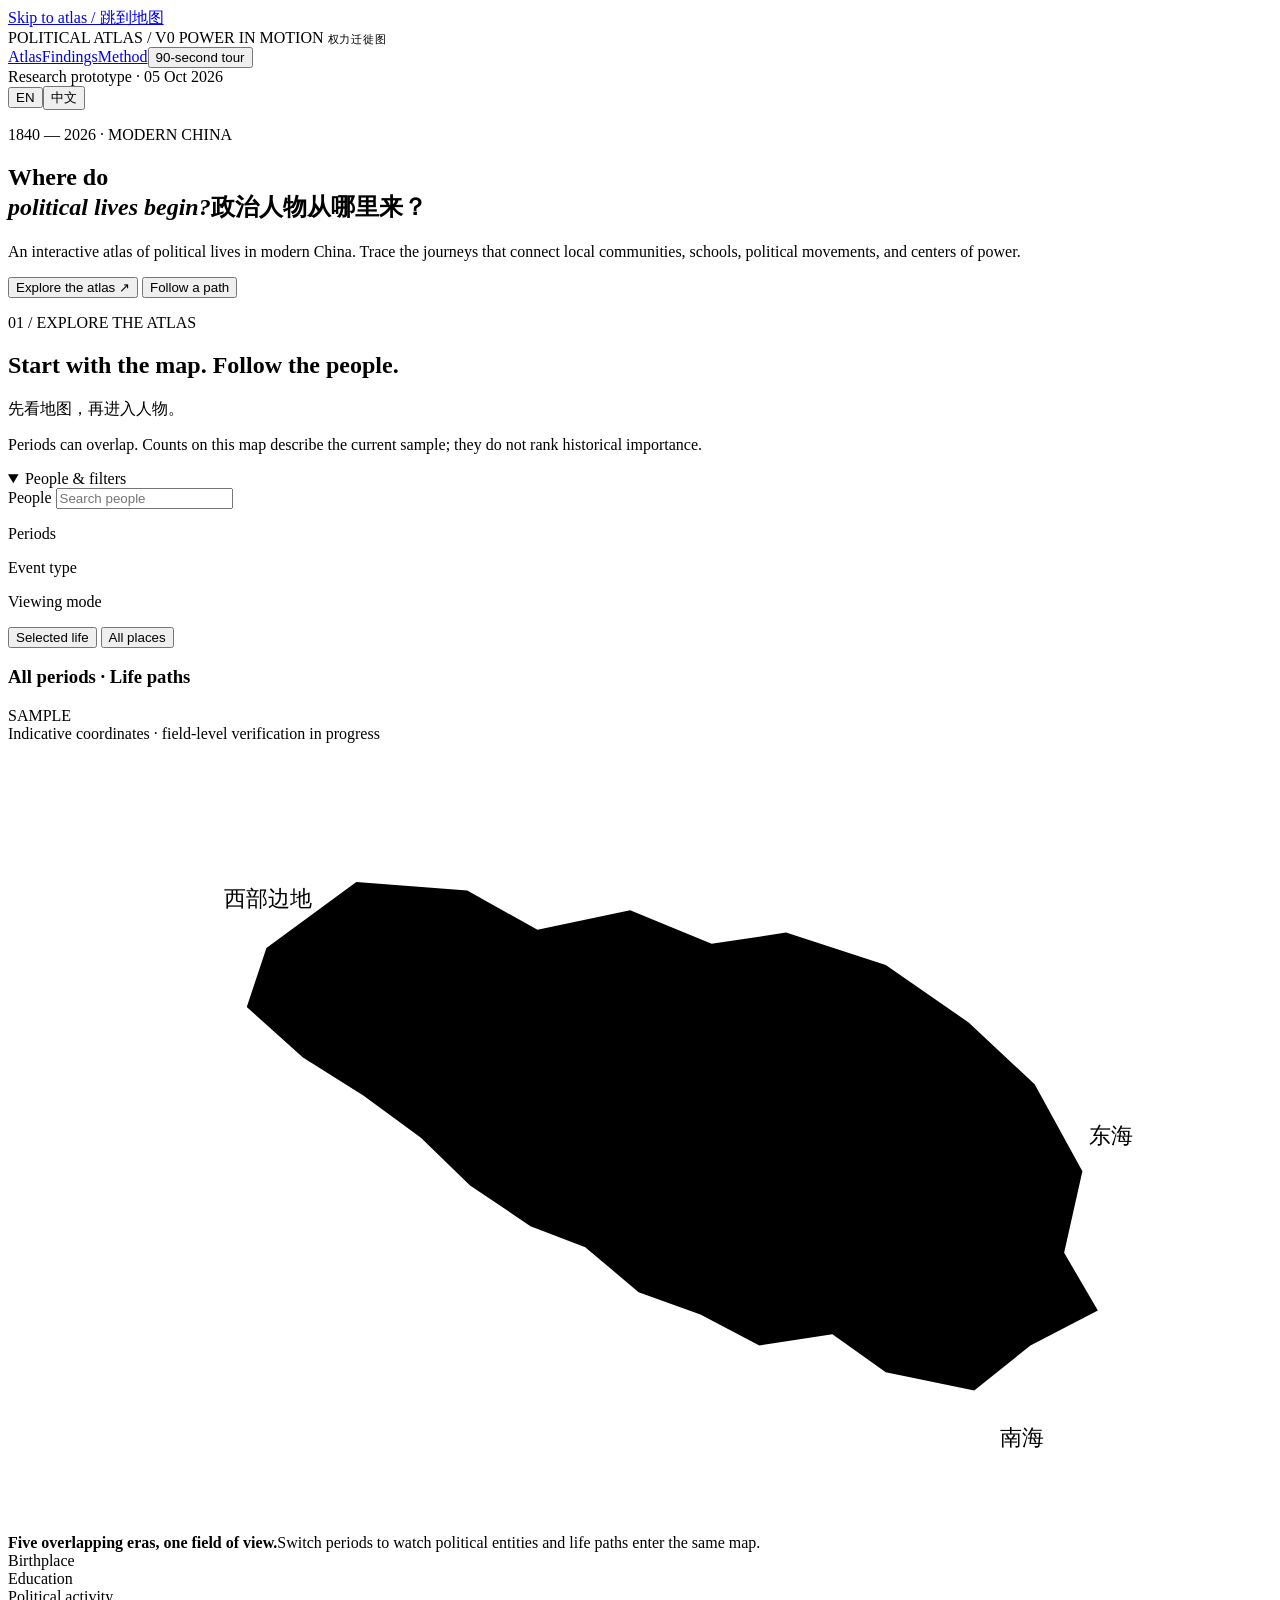
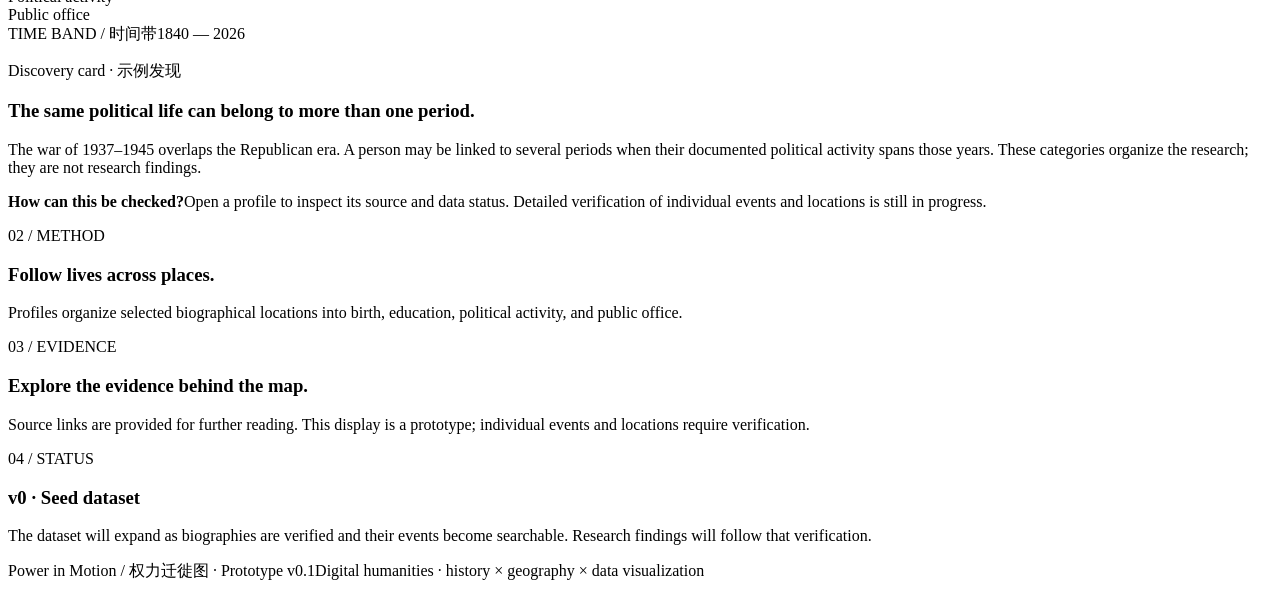
==== commit c5fb3f41: "Refine bilingual atlas reading, evidence navigation, and research transparency" ====
--- a/src/index.template.html
+++ b/src/index.template.html
@@ -6,512 +6,10 @@
   <meta name="theme-color" content="#122235" />
   <meta name="description" content="An English–Chinese digital humanities atlas of 72 political lives in modern China. Explore sourced biographies, reproducible findings and an explicit research method." />
   <title>Power in Motion — A Digital Atlas of Modern China</title>
-  <style>
-    :root {
-      --paper: #f3efe6;
-      --paper-bright: #fbfaf6;
-      --paper-deep: #e6dfd2;
-      --ink: #152235;
-      --ink-soft: #415267;
-      --muted: #7d8995;
-      --line: rgba(21, 34, 53, .15);
-      --line-strong: rgba(21, 34, 53, .28);
-      --navy: #162d45;
-      --navy-2: #20435f;
-      --vermilion: #b55242;
-      --vermilion-soft: #d6816c;
-      --cyan: #668d9c;
-      --ochre: #c39855;
-      --shadow: 0 18px 44px rgba(21, 34, 53, .08);
-      --radius: 4px;
-      --mono: "IBM Plex Mono", "SFMono-Regular", Consolas, monospace;
-      --sans: "Helvetica Neue", "Noto Sans SC", "PingFang SC", "Hiragino Sans GB", sans-serif;
-      --serif: "Baskerville", "Palatino", "Noto Serif SC", "Songti SC", "STSong", serif;
-    }
-
-    * { box-sizing: border-box; }
-    html { scroll-behavior: smooth; }
-    body {
-      margin: 0;
-      min-width: 320px;
-      background: var(--paper);
-      color: var(--ink);
-      font-family: var(--sans);
-      font-size: 15px;
-      line-height: 1.6;
-      text-wrap: pretty;
-    }
-    button, input { font: inherit; }
-    button { color: inherit; }
-    button:focus-visible, input:focus-visible, [tabindex]:focus-visible {
-      outline: 2px solid var(--vermilion);
-      outline-offset: 3px;
-    }
-    .site-shell { min-height: 100vh; }
-    .topbar {
-      position: sticky;
-      top: 0;
-      z-index: 10;
-      height: 68px;
-      display: flex;
-      align-items: center;
-      justify-content: space-between;
-      padding: 0 4vw;
-      border-bottom: 1px solid var(--line);
-      background: rgba(243, 239, 230, .93);
-      backdrop-filter: blur(12px);
-    }
-    .brand-lockup { display: flex; align-items: baseline; gap: 14px; }
-    .brand-kicker {
-      font: 11px/1 var(--mono);
-      letter-spacing: .18em;
-      color: var(--vermilion);
-      text-transform: uppercase;
-    }
-    .brand-name { font: 21px/1 var(--serif); letter-spacing: .06em; }
-    .topbar-meta { display: flex; align-items: center; gap: 12px; color: var(--muted); font: 11px/1 var(--mono); }
-    .language-switch { display: inline-flex; gap: 2px; padding: 3px; border: 1px solid var(--line); background: rgba(251,250,246,.7); }
-    .language-switch button { min-width: 30px; padding: 4px 6px; border: 0; background: transparent; color: var(--muted); cursor: pointer; font: 10px/1 var(--mono); }
-    .language-switch button.active { background: var(--ink); color: var(--paper-bright); }
-    .cn-note { display: block; margin-top: 7px; color: var(--muted); font: 13px/1.4 var(--serif); letter-spacing: .04em; }
-    .bilingual-line { color: var(--muted); font: 10px/1.4 var(--mono); letter-spacing: .04em; }
-    .status-dot { width: 7px; height: 7px; border-radius: 50%; background: var(--vermilion); box-shadow: 0 0 0 4px rgba(181,82,66,.12); }
-    .hero {
-      position: relative;
-      display: grid;
-      grid-template-columns: minmax(0, 1.08fr) minmax(330px, .92fr);
-      gap: clamp(34px, 7vw, 120px);
-      padding: 92px 7vw 76px;
-      overflow: hidden;
-      border-bottom: 1px solid var(--line);
-    }
-    .hero::before {
-      content: "";
-      position: absolute;
-      inset: 0;
-      background-image: linear-gradient(rgba(21,34,53,.045) 1px, transparent 1px), linear-gradient(90deg, rgba(21,34,53,.045) 1px, transparent 1px);
-      background-size: 42px 42px;
-      mask-image: linear-gradient(90deg, rgba(0,0,0,.6), transparent 75%);
-      pointer-events: none;
-    }
-    .hero-copy, .hero-visual { position: relative; z-index: 1; }
-    .eyebrow { margin: 0 0 18px; color: var(--vermilion); font: 12px/1.2 var(--mono); letter-spacing: .16em; text-transform: uppercase; }
-    h1, h2, h3, p { margin-top: 0; }
-    h1 {
-      max-width: 760px;
-      margin-bottom: 22px;
-      font: clamp(43px, 6.6vw, 88px)/1.06 var(--serif);
-      font-weight: 500;
-      letter-spacing: -.04em;
-    }
-    .hero-dek { max-width: 640px; margin-bottom: 30px; color: var(--ink-soft); font: 18px/1.8 var(--serif); }
-    .hero-actions { display: flex; flex-wrap: wrap; gap: 10px; }
-    .button-primary, .button-quiet {
-      display: inline-flex;
-      align-items: center;
-      justify-content: center;
-      min-height: 42px;
-      padding: 0 16px;
-      border: 1px solid var(--ink);
-      border-radius: var(--radius);
-      cursor: pointer;
-      transition: transform .2s ease, background .2s ease, color .2s ease;
-    }
-    .button-primary { background: var(--ink); color: var(--paper-bright); }
-    .button-primary:hover { transform: translateY(-2px); background: var(--navy-2); }
-    .button-quiet { background: transparent; border-color: var(--line-strong); }
-    .button-quiet:hover { background: rgba(255,255,255,.55); transform: translateY(-2px); }
-    .hero-visual { min-height: 300px; display: flex; align-items: center; justify-content: center; }
-    .hero-orbit { position: relative; width: min(100%, 530px); aspect-ratio: 1.2; }
-    .hero-orbit::before, .hero-orbit::after { content: ""; position: absolute; border: 1px solid rgba(22,45,69,.2); border-radius: 50%; transform: rotate(-18deg); }
-    .hero-orbit::before { inset: 9% 4% 15% 13%; }
-    .hero-orbit::after { inset: 23% 13% 4% 3%; border-color: rgba(181,82,66,.35); }
-    .orbit-line { position: absolute; inset: 49% 10% auto 7%; height: 1px; background: linear-gradient(90deg, transparent, var(--vermilion), var(--ink), transparent); transform: rotate(-12deg); transform-origin: left center; }
-    .orbit-line.two { inset: 68% 8% auto 19%; transform: rotate(13deg); background: linear-gradient(90deg, transparent, var(--cyan), var(--ink), transparent); }
-    .orbit-point { position: absolute; width: 13px; height: 13px; border-radius: 50%; border: 2px solid var(--paper); background: var(--ink); box-shadow: 0 0 0 1px var(--ink); animation: pulse 3.6s ease-in-out infinite; }
-    .orbit-point.red { background: var(--vermilion); box-shadow: 0 0 0 1px var(--vermilion); animation-delay: -.9s; }
-    .orbit-point.blue { background: var(--cyan); box-shadow: 0 0 0 1px var(--cyan); animation-delay: -1.8s; }
-    .point-a { left: 12%; top: 44%; } .point-b { left: 34%; top: 63%; } .point-c { left: 58%; top: 35%; } .point-d { left: 80%; top: 55%; } .point-e { left: 62%; top: 77%; }
-    .hero-caption { position: absolute; right: 0; bottom: 0; max-width: 210px; color: var(--muted); font: 11px/1.5 var(--mono); text-align: right; }
-
-    .atlas-wrap { padding: 56px 4vw 88px; }
-    .section-intro { display: flex; align-items: end; justify-content: space-between; gap: 20px; max-width: 1400px; margin: 0 auto 22px; }
-    .section-intro h2 { margin: 0; font: 30px/1.2 var(--serif); letter-spacing: -.025em; }
-    .section-intro p { max-width: 530px; margin: 0; color: var(--ink-soft); }
-    .workspace {
-      display: grid;
-      grid-template-columns: 246px minmax(0, 1fr) 330px;
-      max-width: 1500px;
-      min-height: 720px;
-      margin: 0 auto;
-      border: 1px solid var(--line-strong);
-      background: var(--paper-bright);
-      box-shadow: var(--shadow);
-    }
-    .filter-panel, .dossier { background: rgba(247,244,237,.72); }
-    .filter-panel { padding: 20px; border-right: 1px solid var(--line); }
-    .panel-label { margin: 0 0 10px; color: var(--muted); font: 10px/1.2 var(--mono); letter-spacing: .14em; text-transform: uppercase; }
-    .mode-switch { display: grid; grid-template-columns: 1fr 1fr; gap: 4px; margin-bottom: 25px; padding: 4px; border: 1px solid var(--line); background: var(--paper-deep); }
-    .mode-switch button, .period-list button, .layer-list button { border: 0; background: transparent; cursor: pointer; text-align: left; }
-    .mode-switch button { padding: 8px 9px; color: var(--ink-soft); font-size: 12px; }
-    .mode-switch button.active { background: var(--paper-bright); color: var(--ink); box-shadow: 0 1px 3px rgba(21,34,53,.08); }
-    .control-block { padding: 18px 0; border-top: 1px solid var(--line); }
-    .period-list, .layer-list { display: grid; gap: 4px; }
-    .period-list button, .layer-list button { display: flex; align-items: center; justify-content: space-between; padding: 9px 8px; border-left: 2px solid transparent; color: var(--ink-soft); font-size: 12px; }
-    .period-list button:hover, .layer-list button:hover { background: rgba(255,255,255,.56); color: var(--ink); }
-    .period-list button.active, .layer-list button.active { border-left-color: var(--vermilion); background: rgba(181,82,66,.08); color: var(--ink); }
-    .period-range { color: var(--muted); font: 10px/1 var(--mono); }
-    .search-field { width: 100%; height: 36px; padding: 0 10px; border: 1px solid var(--line-strong); border-radius: var(--radius); background: var(--paper-bright); color: var(--ink); }
-    .search-field::placeholder { color: var(--muted); }
-    .mini-list { display: grid; gap: 3px; max-height: 220px; overflow: auto; }
-    .mini-person { display: flex; align-items: baseline; justify-content: space-between; gap: 8px; padding: 7px 8px; border: 0; border-left: 2px solid transparent; background: transparent; color: var(--ink-soft); cursor: pointer; text-align: left; }
-    .mini-person:hover, .mini-person.active { border-left-color: var(--vermilion); background: rgba(255,255,255,.62); color: var(--ink); }
-    .mini-person small { color: var(--muted); font: 9px/1 var(--mono); white-space: nowrap; }
-
-    .map-panel { position: relative; min-width: 0; background: var(--paper-bright); }
-    .map-header { display: flex; align-items: center; justify-content: space-between; gap: 20px; padding: 18px 20px 14px; border-bottom: 1px solid var(--line); }
-    .map-heading { display: flex; align-items: baseline; gap: 10px; }
-    .map-heading h3 { margin: 0; font: 19px/1.2 var(--serif); }
-    .map-heading span { color: var(--muted); font: 10px/1 var(--mono); }
-    .map-status { color: var(--muted); font: 10px/1.3 var(--mono); text-align: right; }
-    .map-stage { position: relative; height: 556px; overflow: hidden; background: radial-gradient(circle at 56% 44%, rgba(227,218,202,.42), transparent 52%), linear-gradient(135deg, rgba(22,45,69,.018), transparent 45%); }
-    .map-stage::before { content: ""; position: absolute; inset: 0; background-image: linear-gradient(rgba(21,34,53,.045) 1px, transparent 1px), linear-gradient(90deg, rgba(21,34,53,.045) 1px, transparent 1px); background-size: 45px 45px; pointer-events: none; }
-    #mapSvg { position: absolute; inset: 0; width: 100%; height: 100%; }
-    .landmass { fill: rgba(209,197,177,.26); stroke: rgba(21,34,53,.28); stroke-width: 1.5; }
-    .landmass-echo { fill: none; stroke: rgba(181,82,66,.17); stroke-width: 1; stroke-dasharray: 2 6; }
-    .place-label { fill: var(--muted); font: 10px var(--sans); letter-spacing: .03em; }
-    .place-label { font-family: "PingFang SC", "Noto Sans SC", sans-serif; }
-    .sea-label { fill: rgba(102,141,156,.7); font: 10px var(--serif); font-style: italic; }
-    .route { fill: none; stroke: var(--vermilion); stroke-width: 2.2; stroke-linecap: round; stroke-dasharray: 5 7; opacity: .72; animation: draw-route 1.4s ease both; }
-    .route.secondary { stroke: var(--cyan); stroke-width: 1.4; opacity: .48; }
-    .route.dim { stroke: rgba(21,34,53,.24); opacity: .35; }
-    .place-dot { cursor: pointer; transition: r .2s ease, fill .2s ease; }
-    .place-dot:hover { r: 8; }
-    .place-dot.birth { fill: var(--vermilion); }
-    .place-dot.education { fill: var(--cyan); }
-    .place-dot.activity { fill: var(--ochre); }
-    .place-dot.appointment { fill: var(--ink); }
-    .place-halo { fill: none; stroke: rgba(181,82,66,.22); stroke-width: 5; }
-    .map-annotation { position: absolute; left: 18px; bottom: 16px; max-width: 235px; padding: 10px 12px; border-left: 2px solid var(--vermilion); background: rgba(251,250,246,.82); color: var(--ink-soft); font-size: 11px; line-height: 1.55; }
-    .map-annotation strong { display: block; margin-bottom: 4px; color: var(--ink); font: 12px/1.3 var(--serif); }
-    .map-key { position: absolute; right: 18px; bottom: 18px; display: grid; gap: 6px; padding: 10px 12px; border: 1px solid var(--line); background: rgba(251,250,246,.8); color: var(--muted); font: 10px/1.2 var(--mono); }
-    .key-row { display: flex; align-items: center; gap: 7px; }
-    .key-mark { width: 8px; height: 8px; border-radius: 50%; }
-    .key-mark.birth { background: var(--vermilion); } .key-mark.education { background: var(--cyan); } .key-mark.activity { background: var(--ochre); } .key-mark.appointment { background: var(--ink); }
-    .timeline { padding: 16px 20px 20px; border-top: 1px solid var(--line); }
-    .timeline-head { display: flex; justify-content: space-between; align-items: baseline; gap: 12px; margin-bottom: 9px; }
-    .timeline-head span { color: var(--muted); font: 10px/1 var(--mono); }
-    .timeline-track { position: relative; display: grid; grid-template-columns: repeat(5, 1fr); gap: 3px; height: 28px; }
-    .timeline-segment { position: relative; border: 1px solid var(--line); background: var(--paper); cursor: pointer; transition: background .2s ease, border-color .2s ease; }
-    .timeline-segment:hover, .timeline-segment.active { border-color: var(--vermilion); background: rgba(181,82,66,.13); }
-    .timeline-segment span { position: absolute; left: 7px; top: 5px; color: var(--ink-soft); font: 9px/1 var(--mono); white-space: nowrap; }
-    .timeline-years { display: flex; justify-content: space-between; margin-top: 6px; color: var(--muted); font: 9px/1 var(--mono); }
-
-    .dossier { padding: 22px; border-left: 1px solid var(--line); overflow: auto; }
-    .dossier-kicker { display: flex; justify-content: space-between; align-items: center; gap: 10px; margin-bottom: 18px; color: var(--muted); font: 10px/1.2 var(--mono); }
-    .dossier-badge { padding: 4px 6px; border: 1px solid rgba(181,82,66,.35); color: var(--vermilion); font-size: 9px; }
-    .dossier h3 { margin: 0 0 4px; font: 31px/1.15 var(--serif); letter-spacing: -.03em; }
-    .dossier-name-en { margin-bottom: 19px; color: var(--muted); font: 10px/1 var(--mono); letter-spacing: .12em; text-transform: uppercase; }
-    .tag-row { display: flex; flex-wrap: wrap; gap: 5px; margin-bottom: 22px; }
-    .tag { padding: 4px 7px; border: 1px solid var(--line-strong); color: var(--ink-soft); font-size: 10px; }
-    .profile-claim { margin: 0 0 20px; color: var(--ink-soft); font: 16px/1.7 var(--serif); }
-    .meta-grid { display: grid; grid-template-columns: 1fr 1fr; gap: 10px; margin-bottom: 23px; }
-    .meta-item { padding-top: 9px; border-top: 1px solid var(--line); }
-    .meta-item small { display: block; margin-bottom: 3px; color: var(--muted); font: 9px/1.2 var(--mono); text-transform: uppercase; }
-    .meta-item span { color: var(--ink); font-size: 12px; }
-    .path-block { margin-bottom: 22px; }
-    .path-title { display: flex; justify-content: space-between; align-items: baseline; margin-bottom: 10px; }
-    .path-title strong { font: 15px/1.2 var(--serif); }
-    .path-title span { color: var(--muted); font: 9px/1 var(--mono); }
-    .path-list { position: relative; display: grid; gap: 0; padding-left: 19px; }
-    .path-list::before { content: ""; position: absolute; left: 4px; top: 8px; bottom: 8px; width: 1px; background: var(--line-strong); }
-    .path-item { position: relative; padding: 0 0 13px 8px; }
-    .path-item:last-child { padding-bottom: 0; }
-    .path-item::before { content: ""; position: absolute; left: -19px; top: 6px; width: 8px; height: 8px; border: 2px solid var(--paper-bright); border-radius: 50%; background: var(--ink); box-shadow: 0 0 0 1px var(--ink); }
-    .path-item.birth::before { background: var(--vermilion); box-shadow: 0 0 0 1px var(--vermilion); }
-    .path-item.education::before { background: var(--cyan); box-shadow: 0 0 0 1px var(--cyan); }
-    .path-item.activity::before { background: var(--ochre); box-shadow: 0 0 0 1px var(--ochre); }
-    .path-item small { display: block; margin-bottom: 2px; color: var(--muted); font: 9px/1.2 var(--mono); }
-    .path-item strong { display: block; font: 14px/1.3 var(--serif); }
-    .path-item span { color: var(--ink-soft); font-size: 11px; }
-    .source-link { display: inline-flex; align-items: center; gap: 6px; color: var(--vermilion); font: 10px/1.4 var(--mono); text-decoration: none; }
-    .source-link:hover { text-decoration: underline; }
-    .empty-dossier { display: grid; align-content: center; min-height: 500px; color: var(--muted); }
-    .empty-dossier strong { display: block; margin-bottom: 10px; color: var(--ink); font: 24px/1.2 var(--serif); }
-
-    .discovery-strip { display: grid; grid-template-columns: minmax(0, 1fr) minmax(280px, .5fr); gap: 28px; max-width: 1500px; margin: 26px auto 0; padding: 22px 24px; border: 1px solid var(--line); background: rgba(251,250,246,.55); }
-    .discovery-label { margin-bottom: 12px; color: var(--vermilion); font: 10px/1 var(--mono); letter-spacing: .16em; text-transform: uppercase; }
-    .discovery-strip h3 { max-width: 700px; margin-bottom: 8px; font: 22px/1.3 var(--serif); }
-    .discovery-strip p { max-width: 700px; margin: 0; color: var(--ink-soft); font-size: 13px; }
-    .discovery-side { align-self: center; padding-left: 22px; border-left: 1px solid var(--line); color: var(--muted); font: 11px/1.6 var(--mono); }
-    .discovery-side strong { display: block; margin-bottom: 5px; color: var(--ink); font: 15px/1.2 var(--serif); }
-    .method-strip { display: grid; grid-template-columns: 1.1fr 1fr 1fr; gap: 0; max-width: 1500px; margin: 82px auto 0; border-top: 1px solid var(--line-strong); }
-    .method-item { padding: 22px 24px 0 0; }
-    .method-item + .method-item { padding-left: 24px; border-left: 1px solid var(--line); }
-    .method-item h3 { margin-bottom: 8px; font: 17px/1.2 var(--serif); }
-    .method-item p { margin: 0; color: var(--ink-soft); font-size: 12px; }
-    footer { display: flex; justify-content: space-between; gap: 20px; padding: 24px 4vw 38px; color: var(--muted); font: 10px/1.4 var(--mono); }
-
-    @keyframes pulse { 0%,100% { transform: scale(1); opacity: .95; } 50% { transform: scale(1.16); opacity: .72; } }
-    @keyframes draw-route { from { stroke-dashoffset: 80; opacity: 0; } to { stroke-dashoffset: 0; opacity: .72; } }
-    @media (prefers-reduced-motion: reduce) { *, *::before, *::after { animation-duration: .001ms !important; animation-iteration-count: 1 !important; scroll-behavior: auto !important; transition-duration: .001ms !important; } }
-    @media (max-width: 1120px) {
-      .workspace { grid-template-columns: 220px minmax(0, 1fr); }
-      .dossier { grid-column: 1 / -1; min-height: 0; border-top: 1px solid var(--line); border-left: 0; }
-      .dossier:not(:has(.empty-dossier)) { display: block; }
-      .empty-dossier { min-height: 180px; }
-    }
-    @media (max-width: 760px) {
-      .topbar { height: 58px; padding: 0 18px; }
-      .brand-name { font-size: 18px; }
-      .brand-kicker, .topbar-meta span:last-child { display: none; }
-      .hero { grid-template-columns: 1fr; padding: 60px 22px 46px; gap: 30px; }
-      h1 { font-size: clamp(42px, 14vw, 68px); }
-      .hero-dek { font-size: 16px; }
-      .hero-visual { min-height: 210px; }
-      .atlas-wrap { padding: 42px 12px 60px; }
-      .section-intro { display: block; padding: 0 8px; }
-      .section-intro h2 { margin-bottom: 9px; }
-      .workspace { display: flex; flex-direction: column; }
-      .filter-panel { border-right: 0; border-bottom: 1px solid var(--line); }
-      .control-block { padding: 13px 0; }
-      .period-list { display: flex; overflow-x: auto; padding-bottom: 2px; }
-      .period-list button { min-width: max-content; border-left: 0; border-bottom: 2px solid transparent; }
-      .period-list button.active { border-left: 0; border-bottom-color: var(--vermilion); }
-      .mini-list { max-height: 100px; grid-template-columns: repeat(2, 1fr); overflow: auto; }
-      .map-stage { height: 430px; }
-      .map-header { align-items: flex-start; }
-      .map-status { max-width: 130px; }
-      .dossier { border-top: 1px solid var(--line); }
-      .discovery-strip { display: block; margin-left: 8px; margin-right: 8px; padding: 19px; }
-      .discovery-side { margin-top: 17px; padding: 15px 0 0; border-top: 1px solid var(--line); border-left: 0; }
-      .method-strip { display: block; margin-left: 8px; margin-right: 8px; }
-      .method-item { padding: 20px 0 0; }
-      .method-item + .method-item { padding-left: 0; border-left: 0; }
-      footer { display: block; padding-left: 18px; padding-right: 18px; }
-      footer span { display: block; margin-bottom: 7px; }
-    }
-
-    .brand-name { white-space: nowrap; }
-    .brand-name .cn-note { margin-left: 7px; }
-    .language-switch button { min-height: 32px; min-width: 36px; }
-    .period-list button { gap: 10px; }
-    .period-range { flex-shrink: 0; }
-    .mini-person > span > small { display: block; margin-top: 5px; }
-    .mini-person { min-width: 0; }
-    .map-heading { flex-wrap: wrap; }
-    .timeline-track { height: auto; min-height: 52px; }
-    .timeline-segment { min-width: 0; padding: 8px 5px; }
-    .timeline-segment span { position: static; display: block; white-space: normal; line-height: 1.4; overflow-wrap: anywhere; }
-    .filter-panel, .dossier { min-width: 0; }
-    @media (max-width: 1050px) { .brand-kicker { display: none; } }
-    @media (max-width: 760px) {
-      #topStatus, .status-dot { display: none; }
-      .topbar { gap: 12px; }
-      .topbar-meta { flex-shrink: 0; }
-      .brand-name { font-size: 16px; }
-      .brand-name .cn-note { display: none !important; }
-      .period-list { width: 100%; min-width: 0; }
-      .map-heading { gap: 7px; }
-      .map-header { gap: 12px; }
-      .map-annotation { max-width: 52%; }
-      .map-key { max-width: 40%; right: 10px; font-size: 9px; }
-      .map-annotation { left: 10px; font-size: 10px; }
-      .hero-visual { min-height: 180px; max-height: 250px; }
-      .hero-orbit { max-width: 350px; }
-    }
-    @media (max-width: 420px) {
-      h1 { font-size: 48px; }
-      .hero { padding: 44px 22px 34px; }
-      .map-header { display: block; }
-      .map-status { max-width: none; margin-top: 8px; text-align: left; }
-      .mini-list { grid-template-columns: 1fr; }
-    }
-
-
-
-
-
-    .life-facts{display:grid;grid-template-columns:1fr 1fr;gap:18px;padding:20px 0;border-block:1px solid var(--line);margin:24px 0 10px;}
-    .life-facts small{display:block;font:10px var(--font-mono);letter-spacing:.06em;color:var(--muted);margin-bottom:8px;}
-    .life-facts strong{font-size:15px;display:block;overflow-wrap:anywhere;}
-    .life-facts a{font-size:11px;margin-right:5px;}
-    .status-note{font-size:11px;line-height:1.65;color:var(--muted);}
-    .profile-gaps{padding:16px 0;border-top:1px solid var(--line);margin-top:20px;}
-    .profile-gaps summary{font-size:12px;cursor:pointer;color:var(--ink);}
-    .profile-gaps p{font-size:12px;line-height:1.8;margin-top:14px;}
-
-    :root {
-      --font-en-display: "Iowan Old Style", "Baskerville", "Palatino", Georgia, serif;
-      --font-en-text: "Avenir Next", "Helvetica Neue", Arial, sans-serif;
-      --font-zh-display: "Noto Serif SC", "Songti SC", "STSong", serif;
-      --font-zh-text: "PingFang SC", "Noto Sans SC", "Hiragino Sans GB", sans-serif;
-      --font-mono: "IBM Plex Mono", "SFMono-Regular", Consolas, monospace;
-    }
-    html[data-lang="en"] body { font-family: var(--font-en-text); line-height: 1.55; }
-    html[data-lang="zh"] body { font-family: var(--font-zh-text); line-height: 1.75; }
-    html[data-lang="en"] h1, html[data-lang="en"] h2, html[data-lang="en"] h3, html[data-lang="en"] .hero-dek, html[data-lang="en"] .profile-claim, html[data-lang="en"] .record-summary, html[data-lang="en"] .path-title strong, html[data-lang="en"] .discovery-strip h3, html[data-lang="en"] .discovery-side strong { font-family: var(--font-en-display); letter-spacing: -.025em; }
-    html[data-lang="zh"] h1, html[data-lang="zh"] h2, html[data-lang="zh"] h3, html[data-lang="zh"] .hero-dek, html[data-lang="zh"] .profile-claim, html[data-lang="zh"] .record-summary, html[data-lang="zh"] .path-title strong, html[data-lang="zh"] .discovery-strip h3, html[data-lang="zh"] .discovery-side strong { font-family: var(--font-zh-display); letter-spacing: .02em; }
-    html[data-lang="en"] .panel-label, html[data-lang="en"] .period-range, html[data-lang="en"] .map-status, html[data-lang="en"] .source-list, html[data-lang="en"] .info-label { font-family: var(--font-en-text); }
-    html[data-lang="zh"] .panel-label, html[data-lang="zh"] .period-range, html[data-lang="zh"] .map-status, html[data-lang="zh"] .source-list, html[data-lang="zh"] .info-label { font-family: var(--font-zh-text); }
-    .place-label { font-family: var(--font-zh-text); font-size: 11px; letter-spacing: .04em; dominant-baseline: middle; paint-order: stroke; stroke: var(--paper-bright); stroke-width: 3px; stroke-opacity: .9; }
-    .sea-label { font-family: var(--font-zh-display); font-size: 11px; }
-    .key-mark.key { background: var(--ink-soft); }
-    .key-mark.ghost { background: transparent; border: 1px dashed var(--muted); }
-    .place-dot.key { fill: var(--ink-soft); }
-    .place-dot.verified { opacity: .95; }
-    .place-dot.typed { fill: var(--paper-bright); opacity: .72; stroke: var(--ochre); stroke-width: 1.5px; }
-    .place-dot.lead { fill: var(--paper-bright); stroke: var(--muted); stroke-width: 1.5px; stroke-dasharray: 2 2; opacity: .68; }
-    .place-label.typed, .place-label.lead { opacity: .68; }
-    .route.verified-route { fill: none; stroke: var(--vermilion); stroke-width: 2.6; stroke-linecap: round; stroke-dasharray: 1 0; opacity: .78; animation: draw-route 1.1s ease both; pointer-events: none; }
-    .route.verified-route.dim { stroke: var(--cyan); stroke-width: 1.25; opacity: .25; }
-    .route.verified-route.selected { stroke: var(--vermilion); opacity: .82; }
-    .record-summary { margin: 0 0 17px; color: var(--ink-soft); font-size: 16px; line-height: 1.65; }
-    .record-summary p { margin: 0 0 7px; }
-    .info-section { margin: 0 0 17px; padding-top: 10px; border-top: 1px solid var(--line); }
-    .info-label { margin-bottom: 5px; color: var(--muted); font: 9px/1.2 var(--mono); letter-spacing: .13em; text-transform: uppercase; }
-    .info-section p { margin: 0; color: var(--ink-soft); font-size: 12px; line-height: 1.55; }
-    .evidence-details { margin-top: 18px; border-top: 1px solid var(--line); padding-top: 12px; }
-    .evidence-details summary { cursor: pointer; color: var(--ink); font: 14px/1.3 var(--font-en-display); }
-    html[data-lang="zh"] .evidence-details summary { font-family: var(--font-zh-display); }
-    .evidence-details summary span { float: right; color: var(--muted); font: 9px/1 var(--mono); }
-    .source-list { display: grid; gap: 10px; margin: 13px 0 0; padding: 0; list-style: none; }
-    .source-list li { padding-top: 8px; border-top: 1px solid var(--line); }
-    .source-list a { display: block; color: var(--vermilion); font: 10px/1.4 var(--font-en-text); text-decoration: none; }
-    .source-list a:hover { text-decoration: underline; }
-    .source-list span { display: block; margin-top: 3px; color: var(--muted); font-size: 10px; line-height: 1.4; }
-    .uncertainty-note { margin-top: 15px; padding: 10px; background: rgba(181,82,66,.06); color: var(--ink-soft); }
-    .uncertainty-note strong { display: block; margin-bottom: 4px; color: var(--ink); font-size: 11px; }
-    .uncertainty-note p { margin: 0; font-size: 11px; line-height: 1.5; }
-    .summary-note { display: block; margin-top: 5px; color: var(--muted); font: 10px/1.4 var(--font-en-text); letter-spacing: .02em; }
-    html[data-lang="zh"] .summary-note { font-family: var(--font-zh-text); }
-    .claim-evidence-list { margin: 14px 0 2px; }
-    .claim-evidence { padding: 8px 0; border-top: 1px solid var(--line); }
-    .claim-evidence p { margin: 0 0 4px; color: var(--ink-soft); font-size: 11px; line-height: 1.5; }
-    .claim-evidence span { color: var(--muted); font: 9px/1.3 var(--font-mono); letter-spacing: .02em; }
-    .missing-fields { margin-top: 13px; padding: 9px 10px; background: rgba(181,82,66,.05); color: var(--muted); font-size: 10px; line-height: 1.45; }
-    .missing-fields strong { display: block; margin-bottom: 3px; color: var(--ink); font-size: 10px; }
-    .empty-path { color: var(--muted); font-size: 12px; }
-    .coverage-filter { display:block; width:100%; min-height:38px; margin:7px 0 12px; padding:7px 10px; border:1px solid var(--line); background:transparent; color:var(--ink-soft); text-align:left; font:11px/1.4 var(--font-en-text); cursor:pointer; }
-    .coverage-filter::before { content:'○'; margin-right:8px; }
-    .coverage-filter.active { border-color:var(--vermilion); color:var(--vermilion); }
-    .coverage-filter.active::before { content:'●'; }
-    .coverage-filter:hover { background:var(--paper-bright); }
-    .coverage-filter:focus-visible, .event-sources a:focus-visible { outline:2px solid var(--vermilion); outline-offset:3px; }
-    .coverage-note { margin:0 0 20px; color:var(--muted); font-size:12px; line-height:1.65; }
-    .path-item { padding-bottom:22px; }
-    .path-item small { display:block; color:var(--vermilion); font:11px/1.5 var(--font-en-text); letter-spacing:.025em; }
-    .path-item strong { margin:5px 0; font:500 15px/1.5 var(--font-en-text); overflow-wrap:anywhere; }
-    .path-item > span { display:block; font:12px/1.65 var(--font-en-text); }
-    .event-sources { display:flex; flex-wrap:wrap; gap:4px 16px; margin-top:6px; }
-    .event-sources a { color:var(--vermilion); padding:5px 0; font:12px/1.5 var(--font-en-text); text-underline-offset:3px; }
-    .event-evidence { margin-top:7px; color:var(--muted); font-size:11px; line-height:1.6; }
-    .event-evidence summary { cursor:pointer; }
-    .event-evidence p { margin:7px 0 0; color:var(--ink-soft); }
-    .pending-details { border-top:1px solid var(--line); padding-top:12px; margin-top:6px; }
-    .pending-details > summary { cursor:pointer; font-size:13px; color:var(--ink-soft); }
-    .pending-details > summary span { float:right; color:var(--muted); }
-    .pending-details > .path-list { margin-top:20px; }
-    .pending-event::before { background:var(--paper-bright); box-shadow:0 0 0 1px var(--muted); }
-    .pending-event small { color:var(--muted); }
-    .place-dot.context-place { opacity:.26; }
-    .place-dot.selected-place { opacity:1; }
-    .place-dot:focus-visible { stroke:var(--vermilion); stroke-width:3px; outline:none; }
-    .place-label.selected-label { fill:var(--ink); opacity:1; }
-    .map-stage { height:auto; display:flex; flex-direction:column; }
-    #mapSvg { position:relative; inset:auto; display:block; flex:none; width:100%; height:auto; aspect-ratio:900 / 560; }
-    .map-annotation { position:relative; left:auto; bottom:auto; margin:0 18px; max-width:none; padding:12px 0; border:0; border-top:1px solid var(--line); background:var(--paper-bright); font:12px/1.65 var(--font-en-text); }
-    .map-annotation strong { font:16px/1.5 var(--font-en-display); }
-    .map-key { position:relative; right:auto; bottom:auto; display:flex; flex-wrap:wrap; gap:8px 18px; max-width:none; margin:0; padding:8px 18px 16px; border:0; background:var(--paper-bright); font:11px/1.5 var(--font-en-text); }
-    html[data-lang="zh"] .map-annotation, html[data-lang="zh"] .map-key { font-family:var(--font-zh-text); }
-    .label-leader { stroke:var(--muted); stroke-width:.6; opacity:.65; }
-    html[data-lang="zh"] .path-item strong, html[data-lang="zh"] .path-item > span, html[data-lang="zh"] .coverage-filter { font-family:var(--font-zh-text); }
-    @media (prefers-reduced-motion: reduce) { .route.verified-route { animation:none; } }
-    .dossier { min-width: 0; }
-    @media (min-width:1201px) { .dossier { max-height:1100px; scrollbar-gutter:stable; } .workspace { align-items:start; } .filter-panel { align-self:stretch; } }
-    .mini-person > span { min-width: 0; }
-    .mini-person > span > small { display: block; margin-top: 4px; color: var(--muted); font: 9px/1.2 var(--font-en-text); letter-spacing: .01em; }
-    html[data-lang="zh"] .mini-person > span > small { font-family: var(--font-zh-text); }
-    @media (max-width: 760px) { .place-label { font-size: 9px; stroke-width: 2.5px; } .record-summary { font-size: 17px; line-height: 1.75; } }
-/* Research pages extend the atlas's existing paper, ink and vermilion system. */
-.topbar {height:auto;min-height:76px;gap:22px;flex-wrap:wrap;padding-block:16px;}
-.topbar-meta {margin-left:auto;}
-.topbar #topStatus,.topbar .status-dot,.brand-kicker {display:none;}
-.brand-name {font-size:20px;letter-spacing:.03em;}
-.site-nav {display:flex;align-items:center;gap:24px;margin-left:auto;}
-.site-nav a,.site-nav button {border:0;background:none;text-decoration:none;color:var(--ink-soft);padding:8px 0;font-size:13px;cursor:pointer;white-space:nowrap;}
-.site-nav a[aria-current="page"] {color:var(--vermilion);box-shadow:inset 0 -1px var(--vermilion);}
-.site-nav a:hover,.site-nav button:hover {color:var(--vermilion);}
-.site-nav a:focus-visible,.site-nav button:focus-visible,.research-view a:focus-visible {outline:2px solid var(--vermilion);outline-offset:5px;}
-.hero[hidden],#atlas[hidden],.research-view[hidden],.tour-panel[hidden],#evidenceReturn[hidden] {display:none!important;}
-.hero-research-line {border-top:1px solid var(--line);margin-top:30px;padding-top:16px;font-size:12px;color:var(--ink-soft);}
-.hero-research-line a {color:var(--vermilion);text-underline-offset:4px;margin-left:14px;}
-.research-view {max-width:1400px;margin:0 auto;padding:72px 5vw 100px;}
-.research-header {display:grid;grid-template-columns:1.35fr 1fr;gap:60px;align-items:end;margin-bottom:56px;}
-.research-header h1 {font:clamp(40px,5vw,66px)/1.08 var(--font-en-display);letter-spacing:-.035em;margin:12px 0 22px;max-width:760px;}
-html[data-lang="zh"] .research-header h1 {font-family:var(--font-zh-display);letter-spacing:.01em;line-height:1.3;font-size:clamp(34px,4vw,53px);}
-.research-header p {max-width:680px;font-size:17px;color:var(--ink-soft);line-height:1.7;}
-.research-aside {border-top:1px solid var(--vermilion);padding-top:18px;font-size:13px;line-height:1.8;color:var(--ink-soft);}
-.research-aside strong {display:block;font:38px/1.2 var(--font-en-display);color:var(--ink);margin-bottom:8px;}
-.finding-card {padding:42px 0 48px;border-top:1px solid var(--line-strong);scroll-margin-top:125px;}
-.finding-main {display:grid;grid-template-columns:150px 1fr;gap:40px;}
-.finding-number {font:11px/1.5 var(--font-mono);color:var(--vermilion);letter-spacing:.08em;}
-.finding-ratio {font:56px/1.1 var(--font-en-display);margin:20px 0 10px;letter-spacing:-.035em;}
-.finding-ratio small {font-size:23px;color:var(--muted);}
-.finding-metric-label {font-size:12px;color:var(--ink-soft);line-height:1.6;}
-.finding-card h2 {font:32px/1.25 var(--font-en-display);margin:0 0 16px;letter-spacing:-.02em;}
-html[data-lang="zh"] .finding-card h2 {font-family:var(--font-zh-display);font-size:28px;line-height:1.5;}
-.finding-claim {font-size:18px;line-height:1.7;color:var(--ink-soft);max-width:840px;margin:0 0 24px;}
-.finding-notes {display:grid;grid-template-columns:1fr 1fr;gap:28px;}
-.finding-notes h3 {font:11px/1.5 var(--font-en-text);text-transform:uppercase;letter-spacing:.09em;margin:0 0 7px;color:var(--vermilion);}
-.finding-notes p {font-size:13px;line-height:1.8;margin:0;color:var(--ink-soft);}
-.finding-audit {margin:26px 0 0;border-block:1px solid var(--line);padding:14px 0;}
-.finding-audit summary {cursor:pointer;color:var(--ink);font-size:14px;padding:4px 0;}
-.finding-records {max-height:460px;overflow:auto;padding-right:12px;margin-top:18px;scrollbar-gutter:stable;}
-.finding-record {display:grid;grid-template-columns:minmax(120px,.6fr) 1.6fr;gap:20px;padding:16px 0;border-top:1px solid var(--line);}
-.finding-record h4 {font:20px/1.3 var(--font-en-display);margin:0 0 6px;}
-.finding-record h4 small {display:block;font:12px/1.5 var(--font-zh-text);color:var(--muted);margin-top:5px;}
-.finding-record ul {margin:0;padding:0;list-style:none;}
-.finding-record li {font-size:13px;line-height:1.7;margin-bottom:9px;}
-.finding-record a {color:var(--vermilion);font-size:12px;text-underline-offset:3px;margin-right:12px;}
-.evidence-button {background:transparent;border:1px solid var(--line-strong);border-radius:2px;padding:8px 11px;min-height:40px;font-size:12px;cursor:pointer;text-align:left;}
-.evidence-button:hover {border-color:var(--vermilion);color:var(--vermilion);background:var(--paper-bright);}
-.denominator-note {color:var(--muted);font-size:12px;line-height:1.8;margin-top:14px;}
-.research-download {padding:25px 0;border-top:1px solid var(--line);font-size:14px;}
-.research-download a {color:var(--vermilion);text-underline-offset:4px;margin-right:22px;}
-.method-layout {display:grid;grid-template-columns:220px minmax(0,1fr);gap:60px;}
-.method-index {position:sticky;top:114px;align-self:start;border-top:1px solid var(--line);padding-top:16px;}
-.method-index a {display:block;text-decoration:none;color:var(--ink-soft);font-size:13px;line-height:1.5;padding:9px 0;}
-.method-index a:hover {color:var(--vermilion);}
-.method-section {padding:0 0 30px;margin:0 0 34px;border-bottom:1px solid var(--line);scroll-margin-top:130px;}
-.method-section h2 {font:29px/1.3 var(--font-en-display);margin:0 0 18px;}
-html[data-lang="zh"] .method-section h2 {font-family:var(--font-zh-display);}
-.method-section p,.method-section li {font-size:16px;line-height:1.85;color:var(--ink-soft);max-width:850px;}
-.method-section li {margin-bottom:10px;}
-#evidenceReturn {position:relative;margin-bottom:16px;padding:12px 0;border-block:1px solid var(--line);}
-#evidenceReturn button {border:0;background:none;padding:6px 0;color:var(--vermilion);font-size:13px;text-decoration:underline;text-underline-offset:4px;cursor:pointer;}
-.path-item.evidence-focus {background:rgba(195,152,85,.14);outline:1px solid rgba(195,152,85,.5);outline-offset:8px;}
-.tour-panel {position:fixed;right:24px;bottom:22px;z-index:30;width:min(410px,calc(100vw - 32px));padding:24px;background:var(--paper-bright);border:1px solid var(--line-strong);box-shadow:0 18px 60px rgba(21,34,53,.18);}
-.tour-top {display:flex;justify-content:space-between;align-items:center;font:11px/1.5 var(--font-mono);color:var(--vermilion);gap:20px;}
-.tour-close {border:0;background:none;color:var(--ink-soft);padding:5px;cursor:pointer;font-size:12px;}
-.tour-panel h2 {font:26px/1.3 var(--font-en-display);margin:12px 0;}
-html[data-lang="zh"] .tour-panel h2 {font-family:var(--font-zh-display);font-size:24px;}
-.tour-panel p {font-size:14px;line-height:1.7;color:var(--ink-soft);margin:0 0 18px;}
-.tour-progress {height:2px;background:var(--line);margin:17px 0;overflow:hidden;}
-.tour-progress span {display:block;height:2px;background:var(--vermilion);transition:width .25s;}
-.tour-controls {display:flex;gap:10px;align-items:center;justify-content:space-between;flex-wrap:wrap;}
-.tour-controls button {background:none;border:1px solid var(--line);min-height:40px;padding:8px 12px;font-size:12px;cursor:pointer;}
-.tour-controls button:last-child {background:var(--ink);color:var(--paper-bright);border-color:var(--ink);}
-.tour-controls button:disabled {opacity:.4;cursor:default;}
-.tour-panel .tour-hint {font-size:11px;margin:14px 0 0;color:var(--muted);}
-body.touring .research-view,body.touring #atlas {padding-bottom:340px;}
-@media(max-width:1000px){.brand-name .cn-note{display:none!important}.site-nav{gap:18px}.research-header{gap:30px;grid-template-columns:1fr}.research-header p{margin-bottom:0}.research-aside strong{font-size:30px}.method-layout{grid-template-columns:180px 1fr;gap:30px}.finding-main{grid-template-columns:120px 1fr;gap:24px}}
-@media(max-width:700px){.topbar{gap:8px;padding:12px 4vw;min-height:0}.brand-lockup{flex:1}.brand-name{font-size:18px}.topbar-meta{margin-left:0}.site-nav{order:3;flex-basis:100%;justify-content:space-between;margin:5px 0 0;border-top:1px solid var(--line);padding-top:6px;gap:12px}.site-nav a,.site-nav button{font-size:12px;min-height:36px}.research-view{padding:36px 6vw 60px}.research-header{margin-bottom:32px;gap:15px}.research-header h1{font-size:42px}.research-header p{font-size:16px}.research-aside{font-size:12px}.finding-main{display:block}.finding-metric{display:flex;align-items:baseline;gap:18px;flex-wrap:wrap;margin-bottom:20px}.finding-number{flex-basis:100%}.finding-ratio{font-size:45px;margin:0}.finding-metric-label{max-width:210px}.finding-card h2{font-size:28px}.finding-claim{font-size:16px}.finding-notes{grid-template-columns:1fr;gap:20px}.finding-record{grid-template-columns:1fr;gap:10px}.method-layout{display:block}.method-index{position:static;display:grid;grid-template-columns:1fr 1fr;gap:4px 18px;margin-bottom:32px}.method-section h2{font-size:25px}.tour-panel{right:16px;bottom:12px;padding:18px}.tour-panel h2{font-size:23px}.tour-panel p{font-size:13px;line-height:1.6}.tour-hint{display:none}.hero-research-line a{display:block;margin:10px 0 0}}
-@media(prefers-reduced-motion:reduce){html{scroll-behavior:auto}.tour-progress span{transition:none}}
-
-  </style>
+  <style>__SITE_CSS__</style>
 </head>
 <body>
+  <a class="skip-link" href="#atlas">Skip to atlas / 跳到地图</a>
   <div class="site-shell">
     <header class="topbar">
       <div class="brand-lockup">
@@ -534,13 +32,7 @@
           </div>
           <div id="heroResearchLine" class="hero-research-line"></div>
         </div>
-        <div class="hero-visual" aria-label="Illustrative life-path animation">
-          <div class="hero-orbit" aria-hidden="true">
-            <span class="orbit-line"></span><span class="orbit-line two"></span>
-            <span class="orbit-point red point-a"></span><span class="orbit-point point-b"></span><span class="orbit-point blue point-c"></span><span class="orbit-point point-d"></span><span class="orbit-point red point-e"></span>
-            <div class="hero-caption">Birth / Education / Political activity / Appointment<br>Every biography has a geography.</div>
-          </div>
-        </div>
+        <div class="hero-visual" aria-label="A selection of source-backed life records"><div id="heroRecord"></div></div>
       </section>
 
       <section class="atlas-wrap" id="atlas" aria-labelledby="atlas-title">
@@ -551,37 +43,34 @@
 
         <div id="evidenceReturn" hidden></div>
         <div class="workspace">
-          <aside class="filter-panel" aria-label="Atlas controls">
-            <p class="panel-label">Viewing mode</p>
-            <div class="mode-switch" role="group" aria-label="Viewing mode">
-              <button class="active" data-mode="guided">Guided discovery</button>
-              <button data-mode="explore">Free exploration</button>
-            </div>
-
-            <div class="control-block">
-              <p class="panel-label">Periods</p>
-              <div class="period-list" id="periodList"></div>
-            </div>
-
-            <div class="control-block">
-              <p class="panel-label">Location layers</p>
-              <div class="layer-list" id="layerList">
-                <button class="active" data-layer="all">All locations <span class="period-range">ALL</span></button>
-                <button data-layer="birth">Birthplace <span class="period-range">01</span></button>
-                <button data-layer="education">Education <span class="period-range">02</span></button>
-                <button data-layer="activity">Political activity <span class="period-range">03</span></button>
-                <button data-layer="appointment">Appointment <span class="period-range">04</span></button>
+          <details class="filter-panel" id="filterDisclosure" open>
+            <summary id="filterToggle">People & filters</summary>
+            <div class="filter-inner">
+              <div class="control-block people-controls">
+                <label class="panel-label" id="peopleLabel" for="personSearch">People</label>
+                <input class="search-field" id="personSearch" type="search" placeholder="Search people" aria-label="Search people" />
+                <div class="mini-list" id="miniList" aria-live="polite"></div>
+              </div>
+              <div class="control-block period-controls">
+                <p class="panel-label" id="periodsLabel">Periods</p>
+                <div class="period-list" id="periodList"></div>
+              </div>
+              <div class="control-block layer-controls">
+                <p class="panel-label" id="layersLabel">Event type</p>
+                <div class="layer-list" id="layerList"></div>
+              </div>
+              <div class="control-block mode-controls">
+                <p class="panel-label" id="modeLabel">Viewing mode</p>
+                <div class="mode-switch" role="group" aria-label="Viewing mode">
+                  <button class="active" data-mode="guided">Selected life</button>
+                  <button data-mode="explore">All places</button>
+                </div>
               </div>
             </div>
-
-            <div class="control-block">
-              <p class="panel-label">People</p>
-              <input class="search-field" id="personSearch" type="search" placeholder="Search people" aria-label="Search people" />
-              <div class="mini-list" id="miniList" aria-live="polite"></div>
-            </div>
-          </aside>
+          </details>
 
           <section class="map-panel" aria-label="Political life paths map">
+            <div id="selectionBar" class="selection-bar"></div>
             <div class="map-header">
               <div class="map-heading"><h3 id="mapTitle">All periods · Life paths</h3><span id="mapCount">SAMPLE</span></div>
               <div class="map-status" id="mapStatus">Indicative coordinates · field-level verification in progress</div>
@@ -600,11 +89,12 @@
             <div class="timeline">
               <div class="timeline-head"><span>TIME BAND / 时间带</span><span id="timelineReadout">1840 — 2026</span></div>
               <div class="timeline-track" id="timelineTrack"></div>
-              <div class="timeline-years"><span>1840</span><span>1911</span><span>1949</span><span>1978</span><span>2026</span></div>
+
             </div>
+            <section id="placeDetails" class="place-details" hidden aria-live="polite"></section>
           </section>
 
-          <aside class="dossier" id="dossier" aria-live="polite"></aside>
+          <aside class="dossier" id="dossier" tabindex="-1" aria-live="polite"></aside>
         </div>
 
         <div class="discovery-strip" id="discovery">
@@ -630,504 +120,7 @@
     <footer><span>Power in Motion / 权力迁徙图 · Prototype v0.1</span><span>Digital humanities · history × geography × data visualization</span></footer>
   </div>
 
-  <script>
-    const atlasData = __ATLAS_DATA__;
-    const normalizedPeriods = (atlasData.periods || []).map(period => ({ ...period, label: period.labelZh || period.label || '', labelEn: period.labelEn || period.label_en || '', range: period.range || `${period.startYear || period.start_year}—${period.endYear || period.end_year}`, start: period.start || period.startYear || period.start_year, end: period.end || period.endYear || period.end_year }));
-    const periods = [{ id: 'all', label: '全时期', labelEn: 'All periods', range: '1840—2026', start: 1840, end: 2026 }, ...normalizedPeriods];
-    const sourceCatalog = atlasData.sources || [];
-    const sourceById = new Map(sourceCatalog.map(source => [source.source_id || source.id, source]));
-    const placeDefs = {
-      xianxiang: { name: '湖南湘乡', x: 505, y: 350 }, shaoshan: { name: '湖南韶山', x: 515, y: 367 }, guangan: { name: '四川广安', x: 445, y: 363 }, huizhou: { name: '广东惠州', x: 615, y: 405 },
-      xiangshan: { name: '广东香山 / 中山', x: 604, y: 427 }, fenghua: { name: '浙江奉化', x: 695, y: 318 }, yangzhou: { name: '江苏扬州', x: 676, y: 257 },
-      beijing: { name: '北京', x: 650, y: 144 }, yanan: { name: '延安', x: 492, y: 200 }, xian: { name: '西安', x: 500, y: 249 },
-      huaian: { name: '江苏淮安', x: 660, y: 238 }, shanghai: { name: '上海', x: 710, y: 292 }, nanjing: { name: '南京', x: 672, y: 284 }, wuhan: { name: '武汉', x: 585, y: 316 },
-      chongqing: { name: '重庆', x: 475, y: 338 }, guangzhou: { name: '广州', x: 601, y: 419 }, hongkong: { name: '香港', x: 629, y: 454 },
-      macau: { name: '澳门', x: 615, y: 459 }, taipei: { name: '台北', x: 744, y: 413 }, qingdao: { name: '青岛', x: 691, y: 218 },
-      paris: { name: '巴黎', x: 116, y: 177 }, france: { name: '法国', x: 150, y: 235 }, baise: { name: '广西百色', x: 505, y: 405 }, tokyo: { name: '东京', x: 827, y: 238 }, honolulu: { name: '檀香山', x: 96, y: 386 },
-      haicheng: { name: '海城', x: 727, y: 169 }, shenyang: { name: '奉天 / 沈阳', x: 735, y: 145 }, tianjin: { name: '天津', x: 666, y: 190 },
-      changsha: { name: '长沙', x: 530, y: 355 }, fuzhou: { name: '福州', x: 670, y: 395 }, nanchang: { name: '南昌', x: 615, y: 365 },
-      kunming: { name: '昆明', x: 395, y: 430 }, hangzhou: { name: '杭州', x: 700, y: 330 }, jilin: { name: '吉林', x: 760, y: 115 },
-      lanzhou: { name: '兰州', x: 440, y: 250 }, urumqi: { name: '乌鲁木齐', x: 310, y: 210 }, dali: { name: '大理', x: 370, y: 455 },
-      '苏联': { name: '苏联', x: 210, y: 220 }, '美国': { name: '美国', x: 70, y: 260 }, '英国': { name: '英国', x: 95, y: 210 },
-      '伊犁': { name: '伊犁', x: 280, y: 245 }, '新疆': { name: '新疆', x: 330, y: 240 }, '西藏': { name: '西藏', x: 355, y: 330 },
-      sanzhi: { name: '三芝', x: 744, y: 396 }, taiwan_region: { name: '台湾（区域）', x: 735, y: 440 },
-      shuangfeng: { name: '湘乡县（今双峰）', x: 510, y: 380 }, huiyang: { name: '归善（今惠阳）', x: 623, y: 416 },
-      canada: { name: '加拿大', x: 48, y: 340 }, york_university: { name: '约克大学', x: 115, y: 350 },
-      cornell: { name: '康奈尔大学', x: 70, y: 305 }, london: { name: '伦敦', x: 115, y: 285 }, liverpool: { name: '利物浦', x: 90, y: 235 },
-    };
-    Object.assign(placeDefs, atlasData.schematicPlaces || {});
-    const places = placeDefs;
-    const roleEn = {
-      '革命': 'Revolutionary', '政党': 'Party leadership', '政治': 'Political leadership', '军事': 'Military', '改革': 'Reform', '思想': 'Political thought',
-      '外交': 'Diplomacy', '行政': 'Public administration', '安全治理': 'Security governance', '组织': 'Organization', '司法': 'Judiciary', '港澳治理': 'Hong Kong & Macao governance',
-      '宫廷政治': 'Court politics', '统一战线': 'United front', '经济治理': 'Economic governance', '民主化': 'Democratization', '产业政策': 'Industrial policy', '工程治理': 'Engineering governance',
-      '地方军阀': 'Regional power', '地方政权': 'Regional power', '经济改革': 'Economic reform', '争议政治力量': 'Contested political actor'
-    };
-    const typeEn = { career: 'Career', birth: 'Birth / birth date', ancestral: 'Ancestral origin', upbringing: 'Upbringing', education: 'Education', political_activity: 'Political activity', activity: 'Political activity', office: 'Public office', appointment: 'Public office', war: 'War / theatre', regional_base: 'Regional base', death: 'Death / event', key: 'Key place', unknown: 'Place lead' };
-    const typeZh = { career: '职业经历', birth: '出生 / 日期', ancestral: '籍贯 / 祖籍', upbringing: '成长地', education: '教育', political_activity: '政治活动', activity: '政治活动', office: '任职', appointment: '任职', war: '战争 / 战区', regional_base: '区域基地', death: '死亡 / 事件', key: '地点线索', unknown: '地点线索' };
-    const state = { period: 'all', layer: 'all', mode: 'guided', search: '', verifiedOnly: false, selectedId: atlasData.people?.find(person => person.nameZh === '孙中山')?.id || atlasData.people?.[0]?.id || null, lang: 'en' };
-    const periodList = document.getElementById('periodList');
-    const layerList = document.getElementById('layerList');
-    const miniList = document.getElementById('miniList');
-    const personSearch = document.getElementById('personSearch');
-    const dossier = document.getElementById('dossier');
-    const routeLayer = document.getElementById('routeLayer');
-    const placeLayer = document.getElementById('placeLayer');
-    const labelLayer = document.getElementById('labelLayer');
-    const coverageFilter = document.createElement('button');
-    coverageFilter.id = 'coverageFilter';
-    coverageFilter.className = 'coverage-filter';
-    coverageFilter.type = 'button';
-    personSearch.insertAdjacentElement('afterend', coverageFilter);
-
-    function escapeHTML(value) { return String(value ?? '').replace(/[&<>'"]/g, ch => ({'&':'&amp;','<':'&lt;','>':'&gt;',"'":'&#39;','"':'&quot;'}[ch])); }
-    function rawToKey(raw) {
-      const text = String(raw || '');
-      const pairs = [['北京','beijing'],['上海','shanghai'],['南京','nanjing'],['广州','guangzhou'],['重庆','chongqing'],['西安','xian'],['延安','yanan'],['淮安','huaian'],['武汉','wuhan'],['香港','hongkong'],['澳门','macau'],['台北','taipei'],['台湾','taiwan_region'],['巴黎','paris'],['法国','france'],['百色','baise'],['惠州','huizhou'],['东京','tokyo'],['檀香山','honolulu'],['湘乡','xianxiang'],['韶山','shaoshan'],['广安','guangan'],['香山','xiangshan'],['奉化','fenghua'],['扬州','yangzhou'],['海城','haicheng'],['奉天','shenyang'],['沈阳','shenyang'],['天津','tianjin'],['长沙','changsha'],['福州','fuzhou'],['南昌','nanchang'],['昆明','kunming'],['杭州','hangzhou'],['吉林','jilin'],['兰州','lanzhou'],['乌鲁木齐','urumqi'],['大理','dali'],['苏联','苏联'],['美国','美国'],['英国','英国'],['伊犁','伊犁'],['新疆','新疆'],['西藏','西藏']];
-      return pairs.find(([needle]) => text.includes(needle))?.[1] || null;
-    }
-    function sourceRecord(ref) {
-      if (!ref) return null;
-      if (typeof ref === 'string') ref = { sourceId: ref };
-      const raw = sourceById.get(ref.sourceId || ref.id) || ref;
-      return { ...raw, ...ref, source_id: raw.source_id || raw.id || ref.sourceId || ref.id, title: ref.title || raw.title || raw.titles?.[0] || raw.url || 'Source', tier: raw.tier || raw.tiers?.[0] || ref.tier || '', scope: raw.scope || raw.scopes?.[0] || ref.scope || '', url: ref.url || raw.url || '' };
-    }
-    function normalizeEvent(event, index) {
-      const raw = event.raw_zh || event.rawZh || event.raw || event.placeText || event.place || '';
-      const type = event.type || 'unknown';
-      const key = event.mapKey || event.placeKey || (event.status === 'verified' ? null : (places[event.place] ? event.place : rawToKey(raw))); // Verified locations require an explicit reviewed map key.
-      const pending = event.pending !== false && event.status !== 'verified';
-      return { ...event, id: event.id || `lead-${index}`, raw, type, place: key, pending, status: event.status || (pending ? 'unstructured_lead' : 'broad_region'), label: event.label || typeZh[type] || '地点线索', note: event.note || event.qualifier || '', pendingReasons: event.pendingReasons || (pending ? ['Event-level place and coordinate verification pending.'] : []) };
-    }
-    function normalizePerson(person) {
-      const nameZh = person.nameZh || person.name || '';
-      const editorial = person.editorial || {};
-      const nameEn = editorial.name_en || person.nameEn || person.name_en || person.roman || nameZh;
-      const roleCodes = person.roleTags || person.roles || [];
-      const roleLabelsZh = person.roleLabelsZh || roleCodes;
-      const roleLabelsEn = editorial.roles_en || person.roleLabelsEn || roleCodes.map(role => roleEn[role] || role);
-      const sourceRefs = person.sourceRefs || [];
-      const placeLeads = (person.placeLeads || person.events || person.path || []).map(normalizeEvent);
-      const claims = person.claims || [{ id: `${person.id}-claim`, textZh: person.claimZh || person.officeImpactZh || person.notesZh || '', textEn: person.claim || person.claimEn || '', status: 'editorial', sourceRefs: [], origin: 'merged record' }];
-      const noteItems = Array.isArray(person.notes) ? person.notes.map(note => typeof note === 'string' ? note : note?.text || '').filter(Boolean) : [person.notes || person.notesZh || ''].filter(Boolean);
-      return { ...person, editorial, id: person.id || person.person_id, name: nameZh, nameZh, nameEn, roman: nameEn.toUpperCase(), periods: person.periodIds || person.periods || [], roles: roleLabelsZh, roleCodes, roleTags: roleCodes, roleLabelsZh, rolesEn: roleLabelsEn, layer: person.layer || '—', status: person.recordStatus || person.status || 'candidate', candidateStatus: person.candidateStatus || '', evidenceLevel: person.evidenceLevel || person.sourceGrades?.[0] || person.sourceGrade || 'Pending', entities: person.entities || [], coverage: person.rawCoverage || person.coverage_scope || '', claims, placeLeads, path: placeLeads, sourceRefs, notes: noteItems.join(' · '), notesZh: person.notesZh || noteItems.join(' · '), uncertainty: person.uncertainty || person.uncertaintyFlags || '', officeImpactZh: person.officeImpactZh || '', officeImpactEn: editorial.office_impact_en || person.officeImpactEn || '', inclusionBasisEn: editorial.inclusion_en || person.inclusionBasisEn || '', notesEn: person.notesEn || editorial.notes_en || '', claim: editorial.summary_en || claims[0]?.textEn || person.claim || '', claimZh: claims[0]?.textZh || person.claimZh || '' };
-    }
-    const people = (atlasData.people || []).map(normalizePerson);
-    const peopleById = new Map(people.map(person => [person.id, person]));
-    const quality = {
-      people: people.length,
-      peopleWithClaims: people.filter(person => (person.claims || []).length > 0).length,
-      leads: people.reduce((total, person) => total + (person.placeLeads || []).length, 0),
-      typedLeads: people.reduce((total, person) => total + (person.placeLeads || []).filter(item => item.type && item.type !== 'unknown').length, 0),
-      verifiedLeads: people.reduce((total, person) => total + (person.placeLeads || []).filter(item => !item.pending && item.status === 'verified').length, 0),
-      coordinates: people.reduce((total, person) => total + (person.placeLeads || []).filter(item => item.coordinates).length, 0)
-    };
-    function periodLabel(period) { return state.lang === 'en' ? (period.labelEn || period.label) : period.label; }
-    function displayName(person) { return state.lang === 'en' ? person.nameEn : person.nameZh; }
-    function secondaryName(person) { return state.lang === 'en' ? person.nameZh : person.nameEn; }
-    function roleLabel(role) { return state.lang === 'en' ? (roleEn[role] || role) : role; }
-    function mapPlaceLabel(key) { return places[key]?.name || key || '待核地点'; }
-    function pathLabel(item) { return state.lang === 'en' ? (typeEn[item.type] || item.label || 'Place lead') : (typeZh[item.type] || item.label || '地点线索'); }
-    function pathNote(item) {
-      if (item.status === 'verified') return state.lang === 'en' ? (item.qualifierEn || (item.place ? 'Source checked; map position is schematic.' : 'Source checked; no map position assigned.')) : (item.qualifierZh || (item.place ? '已核对事件来源；地图位置为示意。' : '已核对来源，未指定地图坐标。'));
-      if (item.note || item.noteEn || item.noteZh) return state.lang === 'en' ? (item.noteEn || item.note || item.noteZh) : (item.noteZh || item.note || item.noteEn);
-      if (item.pending) return state.lang === 'en' ? 'Event-level verification pending.' : '事件级核验待完成。';
-      return state.lang === 'en' ? (item.qualifierEn || item.qualifier || '') : (item.qualifierZh || item.qualifier || '');
-    }
-    function eventEvidenceState(item) { return !item.pending && item.status === 'verified' ? 'verified' : item.type && item.type !== 'unknown' ? 'typed' : 'lead'; }
-    function layerMatches(item, layer) {
-      if (layer === 'all') return true;
-      if (layer === 'birth') return ['birth', 'ancestral'].includes(item.type);
-      if (layer === 'office') return ['office', 'appointment'].includes(item.type);
-      if (layer === 'political_activity') return ['political_activity', 'activity'].includes(item.type);
-      if (layer === 'key') return ['key', 'unknown', 'war', 'regional_base', 'death'].includes(item.type);
-      return item.type === layer;
-    }
-    function selectedPerson() { return peopleById.get(state.selectedId) || null; }
-    function currentPeople() { return people.filter(person => { const periodMatch = state.period === 'all' || person.periods.includes(state.period); const haystack = [person.nameZh, person.nameEn, ...(person.roles || []), ...(person.rolesEn || []), ...(person.entities || []), person.notesZh, person.notesEn, person.claim, person.claimZh, person.inclusionBasisEn, person.officeImpactEn].filter(Boolean).join(' ').toLowerCase(); return periodMatch && (!state.verifiedOnly || person.placeLeads.some(isVerified)) && (!state.search || haystack.includes(state.search.toLowerCase())); }); }
-    function pathClass(type) { return type === 'birth' ? 'birth' : type === 'education' ? 'education' : type === 'political_activity' || type === 'activity' ? 'activity' : ['key', 'career'].includes(type) ? 'key' : 'appointment'; }
-    function eventYear(event) {
-      const value = event.yearStart ?? event.year ?? event.startYear ?? event.dateYear;
-      if (value == null || value === '') return null;
-      const parsed = Number(value);
-      return Number.isInteger(parsed) ? parsed : null;
-    }
-    function isVerified(item) { return !item.pending && item.status === 'verified'; }
-    function supportedRefs(item) { return (item.sourceRefs || []).filter(ref => ref.relationship === 'event_evidence' && ref.evidenceStatus === 'event_supported' && /^https?:\/\//.test(sourceRecord(ref)?.url || '')); }
-    function verifiedEvents(person) {
-      return (person.placeLeads || []).filter(item => isVerified(item) && item.type && item.type !== 'unknown' && eventYear(item) !== null && supportedRefs(item).length && item.place && places[item.place] && item.routeEligible !== false && (item.coordinates || /^schematic_/.test(item.coordinateStatus || '')));
-    }
-    function routeSegments(person) {
-      const events = verifiedEvents(person).sort((a, b) => eventYear(a) - eventYear(b));
-      const segments = [];
-      for (let i = 1; i < events.length; i++) {
-        const from = events[i - 1], to = events[i];
-        const endYear = from.yearEnd == null ? eventYear(from) : Number(from.yearEnd);
-        // Equal years, overlapping ranges, and repeated locations do not prove a movement order.
-        if (from.place === to.place || eventYear(from) === eventYear(to) || endYear >= eventYear(to)) continue;
-        segments.push({from, to});
-      }
-      return segments;
-    }
-    function routePath(x1, y1, x2, y2) {
-      const dx = x2 - x1;
-      const lift = Math.max(12, Math.min(54, Math.abs(dx) * .16));
-      const midX = (x1 + x2) / 2;
-      return `M ${x1} ${y1} Q ${midX} ${Math.min(y1, y2) - lift} ${x2} ${y2}`;
-    }
-    function renderVerifiedRoutes(list) {
-      const routePeople = state.selectedId ? list.filter(person => person.id === state.selectedId) : list;
-      routePeople.forEach(person => {
-        for (const segment of routeSegments(person)) {
-          if (!layerMatches(segment.from, state.layer) || !layerMatches(segment.to, state.layer)) continue;
-          const from = places[segment.from.place];
-          const to = places[segment.to.place];
-          const path = document.createElementNS('http://www.w3.org/2000/svg', 'path');
-          path.setAttribute('d', routePath(from.x, from.y, to.x, to.y));
-          path.setAttribute('class', `route verified-route ${person.id === state.selectedId ? 'selected' : 'dim'}`);
-          path.setAttribute('aria-label', `${displayName(person)}: ${mapPlaceLabel(segment.from.place)} → ${mapPlaceLabel(segment.to.place)}`);
-          routeLayer.appendChild(path);
-        }
-      });
-    }
-
-    function renderLanguage() {
-      const en = state.lang === 'en';
-      document.querySelectorAll('[data-mode]').forEach(button=>{button.classList.toggle('active',button.dataset.mode===state.mode);button.setAttribute('aria-pressed',String(button.dataset.mode===state.mode));});
-      document.documentElement.lang = en ? 'en' : 'zh-CN';
-      document.documentElement.dataset.lang = state.lang;
-      document.title = en ? 'Power in Motion — A Digital Atlas of Modern China' : '权力迁徙图 · 中国近现代政治人物地图';
-      document.querySelectorAll('.sea-label').forEach((label, index) => { label.textContent = ['东海', '南海', '地理示意图'][index]; });
-      document.querySelectorAll('[data-lang]').forEach(button => { button.classList.toggle('active', button.dataset.lang === state.lang); button.setAttribute('aria-pressed', button.dataset.lang === state.lang ? 'true' : 'false'); });
-      document.getElementById('topStatus').textContent = en ? `Merged research dataset · ${atlasData.meta?.asOf || '2026-10-05'} · ${quality.people} people · ${quality.leads} records · ${quality.verifiedLeads} verified` : `合并研究数据 · ${atlasData.meta?.asOf || '2026-10-05'} · ${quality.people} 位人物 · ${quality.leads} 条记录 · ${quality.verifiedLeads} 条已核验`;
-      document.querySelector('.brand-name').innerHTML = en ? 'POWER IN MOTION <span class="cn-note" style="display:inline;font-size:11px;letter-spacing:.08em">权力迁徙图</span>' : '权力迁徙图 <span class="cn-note" style="display:inline;font-size:11px;letter-spacing:.08em">POWER IN MOTION</span>';
-      document.getElementById('heroEyebrow').textContent = en ? '1840 — 2026 · MODERN CHINA' : '1840 — 2026 · 中国近现代';
-      document.getElementById('hero-title').innerHTML = en ? 'Where do<br><em>political lives begin?</em><span class="cn-note">政治人物从哪里来？</span>' : '政治人物<br><em>从哪里来？</em><span class="cn-note">Where do political lives begin?</span>';
-      document.getElementById('heroDek').textContent = en ? 'An interactive atlas of political lives in modern China. Trace the journeys that connect local communities, schools, political movements, and centers of power.' : '一个可交互的中国近现代政治人物地图，循着履历探索地方社会、学校、政治组织与权力中心之间的联系。';
-      document.getElementById('enterAtlas').innerHTML = en ? 'Explore the atlas <span aria-hidden="true">↗</span>' : '进入地图 <span aria-hidden="true">↗</span>';
-      document.getElementById('guidedMode').textContent = en ? 'Follow a path' : '跟随一条履历';
-      document.querySelector('.hero-caption').innerHTML = en ? 'Birth / Education / Political activity / Public office<br>Every biography has a geography.' : '出生 / 教育 / 政治活动 / 任职<br>一份履历也是一条空间路径。';
-      document.querySelector('.section-intro .eyebrow').textContent = en ? '01 / EXPLORE THE ATLAS' : '01 / 探索地图';
-      document.getElementById('atlas-title').textContent = en ? 'Start with the map. Follow the people.' : '先看地图，再进入人物。';
-      document.querySelector('.section-intro > div > .cn-note').textContent = en ? '先看地图，再进入人物。' : 'Start with the map. Follow the people.';
-      document.querySelector('.section-intro > p').textContent = en ? `The merged index contains ${atlasData.meta?.peopleCount || people.length} people. Periods can overlap; counts describe the current research sample, not historical importance.` : `合并索引包含 ${atlasData.meta?.peopleCount || people.length} 位人物。历史时期可以重叠；数量描述当前研究样本，不代表历史重要性排序。`;
-      const panelLabels = en ? ['Viewing mode', 'Periods', 'Location layers', `People · ${currentPeople().length}/${quality.people}`] : ['查看模式', '历史时期', '地点图层', `人物 · ${currentPeople().length}/${quality.people}`];
-      document.querySelectorAll('.panel-label').forEach((label,index) => { label.textContent = panelLabels[index] || label.textContent; });
-      document.querySelector('.mode-switch').setAttribute('aria-label', en ? 'Viewing mode' : '查看模式');
-      document.querySelector('[data-mode="guided"]').textContent = en ? 'Guided discovery' : '导览发现';
-      document.querySelector('[data-mode="explore"]').textContent = en ? 'Free exploration' : '自由探索';
-      coverageFilter.textContent = en ? 'With verified events' : '含已核验事件';
-      coverageFilter.setAttribute('aria-pressed', String(state.verifiedOnly));
-      coverageFilter.classList.toggle('active', state.verifiedOnly);
-      personSearch.placeholder = en ? 'Search people, roles, or entities' : '搜索人物、角色或政治实体'; personSearch.setAttribute('aria-label', personSearch.placeholder);
-      document.querySelector('.map-panel').setAttribute('aria-label', en ? 'Political life place-leads map' : '政治人物地点线索地图');
-      document.querySelector('.map-key').setAttribute('aria-label', en ? 'Location legend' : '地点图例');
-      document.querySelector('.map-key').innerHTML = en ? '<div class="key-row"><span class="key-mark birth"></span>Birthplace / origin</div><div class="key-row"><span class="key-mark education"></span>Education</div><div class="key-row"><span class="key-mark activity"></span>Political activity</div><div class="key-row"><span class="key-mark appointment"></span>Office / institution</div><div class="key-row"><span class="key-mark key"></span>Career / place lead</div><div class="key-row"><span class="key-mark ghost"></span>Pending / unverified</div>' : '<div class="key-row"><span class="key-mark birth"></span>出生地 / 籍贯</div><div class="key-row"><span class="key-mark education"></span>教育</div><div class="key-row"><span class="key-mark activity"></span>政治活动</div><div class="key-row"><span class="key-mark appointment"></span>任职 / 机构</div><div class="key-row"><span class="key-mark key"></span>职业 / 地点线索</div><div class="key-row"><span class="key-mark ghost"></span>待核 / 未核验</div>';
-      document.querySelector('.timeline-head span').textContent = en ? 'TIME BAND' : '时间带';
-      document.querySelector('.discovery-label').textContent = en ? 'RESEARCH NOTE · FULL INDEX REVIEW' : '研究说明 · 全库统一审查';
-      document.querySelector('#discovery h3').textContent = en ? 'A route appears only after an event passes the evidence gate.' : '一条路线，只有在事件通过证据闸门后才会出现。';
-      document.querySelector('#discovery > div:first-child > p:last-child').textContent = en ? `All ${quality.people} profiles have been reviewed together. The collection contains ${atlasData.meta?.verifiedEventCount || quality.verifiedLeads} sourced events, with life dates, education, major roles and source conflicts recorded per person. Connections require dated personal presence; offices and native places alone do not establish travel. The sample is curated and does not support population-wide conclusions.` : `全 ${quality.people} 位人物已统一审查，收录 ${atlasData.meta?.verifiedEventCount || quality.verifiedLeads} 条有来源的事件，逐人记录生卒、教育、主要职务和史料分歧。只有时间明确且本人到场的地点才参与连接；职务辖区与籍贯本身不代表迁移。当前仍为选定人物样本，不能据此推出总体历史结论。`;
-      document.querySelector('.discovery-side').innerHTML = en ? '<strong>Read the record, then audit the source.</strong>Solid dots mark checked events. Connections are a reading aid, not evidence of a particular journey.' : '<strong>先读档案，再核对来源。</strong>实心点表示已核对的事件；连接线帮助阅读履历，不代表特定旅程已有证据。';
-      const periodLinkCount = atlasData.meta?.periodLinkCountNormalized || atlasData.meta?.periodLinkCountRaw || atlasData.meta?.periodLinkCount || 0;
-      const verifiedRouteSegments = people.reduce((total, person) => total + routeSegments(person).length, 0);
-      const verifiedEventCount = atlasData.meta?.verifiedEventCount || quality.verifiedLeads;
-      const methods = en ? [['02 / METHOD','Follow lives across places.','Profiles keep roles, periods, place leads, source links, and missing fields separate.'],['03 / EVIDENCE','Inspect the event-level evidence.',`The verified collection contains ${verifiedEventCount} source-backed events and ${verifiedRouteSegments} schematic connections with unambiguous year order; the remaining leads stay visible as pending.`],['04 / STATUS',`Research edition · ${atlasData.meta?.peopleCount || people.length} people`,`${atlasData.meta?.sourceCount || sourceCatalog.length} normalized source URLs · ${periodLinkCount} normalized period links · ${quality.typedLeads} typed leads · ${quality.verifiedLeads} verified.`]] : [['02 / 方法','循着履历，探索地点。','人物档案把角色、时期、地点线索、来源链接和缺失字段分开记录。'],['03 / 证据','检查事件级证据。',`已核验事件集收录${verifiedEventCount}条有来源支持的事件，形成${verifiedRouteSegments}段年份顺序明确的示意连接，其余线索继续以待核状态保留。`],['04 / 状态',`Research edition · ${atlasData.meta?.peopleCount || people.length} 位人物`,`${atlasData.meta?.sourceCount || sourceCatalog.length} 个去重来源 · ${periodLinkCount} 条规范化时期关联 · ${quality.typedLeads} 条已分类线索 · ${quality.verifiedLeads} 条已核验。`]];
-      document.querySelectorAll('.method-item').forEach((item,index) => { const [eyebrow,title,body] = methods[index]; item.querySelector('.eyebrow').textContent=eyebrow; item.querySelector('h3').textContent=title; item.querySelector('p:last-child').textContent=body; });
-      document.querySelector('footer span:first-child').textContent = en ? 'Power in Motion / 权力迁徙图 · Research edition 1.0' : '权力迁徙图 / Power in Motion · 研究版 1.0';
-      document.querySelector('footer span:last-child').textContent = en ? 'Digital humanities · history × geography × data visualization' : '数字人文 · 历史 × 地理 × 数据可视化';
-    }
-    function renderPeriods() {
-      periodList.innerHTML = periods.map(period => `<button class="${state.period===period.id?'active':''}" data-period="${period.id}">${escapeHTML(periodLabel(period))}<span class="period-range">${period.range}</span></button>`).join('');
-      periodList.querySelectorAll('button').forEach(button=>button.addEventListener('click',()=>{state.period=button.dataset.period;syncUI();}));
-      document.getElementById('timelineTrack').innerHTML = periods.slice(1).map(period=>`<button class="timeline-segment ${state.period===period.id?'active':''}" data-period="${period.id}"><span>${escapeHTML(periodLabel(period))}</span></button>`).join('');
-      document.querySelectorAll('.timeline-segment').forEach(button=>button.addEventListener('click',()=>{state.period=button.dataset.period;syncUI();}));
-    }
-    function renderLayers() {
-      const labels = state.lang==='en' ? [['all','All place leads','ALL'],['birth','Birth / origin','01'],['education','Education','02'],['political_activity','Political activity','03'],['office','Office / institution','04'],['career','Career','05'],['key','Other / place leads','06']] : [['all','全部地点线索','全部'],['birth','出生地 / 籍贯','01'],['education','教育','02'],['political_activity','政治活动','03'],['office','任职 / 机构','04'],['career','职业经历','05'],['key','其他 / 地点线索','06']];
-      layerList.innerHTML=labels.map(([id,label,code])=>`<button class="${state.layer===id?'active':''}" data-layer="${id}">${label}<span class="period-range">${code}</span></button>`).join('');
-      layerList.querySelectorAll('button').forEach(button=>button.addEventListener('click',()=>{state.layer=button.dataset.layer;syncUI();}));
-    }
-    function renderPeopleList() {
-      const list=currentPeople(); const noMatch=state.lang==='en'?'No matching people':'没有匹配人物';
-      miniList.innerHTML=list.length?list.map(person=>`<button class="mini-person ${person.id===state.selectedId?'active':''}" data-person="${person.id}"><span>${escapeHTML(displayName(person))}<small>${escapeHTML(secondaryName(person))}</small></span><small>${escapeHTML(person.layer)}</small></button>`).join(''):`<span style="color:var(--muted);font-size:11px;padding:8px">${noMatch}</span>`;
-      miniList.querySelectorAll('[data-person]').forEach(button=>button.addEventListener('click',()=>{state.selectedId=button.dataset.person;syncUI();}));
-    }
-    function renderEvent(item) {
-      const en = state.lang === 'en';
-      const verified = isVerified(item);
-      const date = eventYear(item) === null ? (en ? 'Date not established' : '日期未核定') : ((en ? item.dateTextEn : item.dateTextZh) || item.dateText || String(eventYear(item))); 
-      const title = (en ? item.titleEn : item.titleZh) || item.placeText || item.raw || mapPlaceLabel(item.place);
-      const refs = verified ? supportedRefs(item).map(sourceRecord) : [];
-      const links = refs.map((ref, index) => `<a href="${escapeHTML(ref.url)}" target="_blank" rel="noopener noreferrer" title="${escapeHTML(ref.title)}">${en ? 'Source' : '来源'} ${index + 1} ↗</a>`).join('');
-      const notes = [...new Set(refs.map(ref => en ? ref.evidenceNoteEn : ref.evidenceNoteZh).filter(Boolean))];
-      const evidence = notes.length ? `<details class="event-evidence"><summary>${en ? 'What the source supports' : '来源支持的内容'}</summary><p>${notes.map(escapeHTML).join(' ')}</p></details>` : '';
-      const unavailable = verified && !verifiedEvents({placeLeads:[item]}).length ? (en ? 'Shown in the record; excluded from route connections.' : '保留于档案，不参与路径连线。') : '';
-      return `<div id="event-${escapeHTML(item.id)}" class="path-item ${pathClass(item.type)} ${verified ? 'verified-event' : 'pending-event'}"><small>${escapeHTML(date)} · ${escapeHTML(pathLabel(item))}</small><strong>${escapeHTML(title)}</strong><span>${escapeHTML(verified ? ((en ? item.placeEn : item.placeText) || item.placeText || '') + ' · ' + (item.spatialRelation==='jurisdiction' ? (en?'Jurisdiction; presence not inferred':'任职辖区，不推断到场') : item.spatialRelation==='ancestral_origin' ? (en?'Native place; not a travel event':'籍贯，不代表迁移事件') : pathNote(item)) : (en ? 'Event details awaiting source review.' : '事件细节待逐项核验。'))} ${escapeHTML(unavailable)}</span>${links ? `<div class="event-sources">${links}</div>` : ''}${evidence}</div>`;
-    }
-    function renderDossier() {
-      const person=selectedPerson(); const en=state.lang==='en';
-      if(!person){dossier.innerHTML=en?'<div class="empty-dossier"><strong>Select a person</strong><span>Open a profile from the map or the people list.</span></div>':'<div class="empty-dossier"><strong>选择一位人物</strong><span>从地图或左侧人物列表进入档案。</span></div>';return;}
-      const refs=[...new Map([...(person.sourceRefs||[]), ...person.placeLeads.flatMap(item=>item.sourceRefs||[])].map(sourceRecord).filter(Boolean).map(ref=>[ref.url,ref])).values()];
-      const claims=(person.claims||[]).filter(claim=>claim.textEn||claim.textZh);
-      const zhClaims=claims.filter(claim=>claim.textZh);
-      const placeLeads=person.placeLeads||[];
-      const entityText=(en ? person.politicalEntitiesEn : person.politicalEntitiesZh)?.length ? (en ? person.politicalEntitiesEn : person.politicalEntitiesZh).join(' · ') : (person.entities||[]).length?person.entities.join(' · '):(person.coverage?`${en?'Coverage scope':'覆盖范围'}: ${person.coverage}`:(en?'Entity pending':'政治实体待核'));
-      const status=en ? 'Profile reviewed · 05 Oct 2026' : '人物已审查 · 2026-10-05';
-      const periodText=en?`${person.periods.length} linked ${person.periods.length===1?'period':'periods'}`:`${person.periods.length} 个关联时期`;
-      const sourceHtml=refs.length?refs.map(ref=>`<li><a href="${escapeHTML(ref.url||'#')}" target="_blank" rel="noreferrer">${escapeHTML(ref.title||ref.source_id||'Source')}</a><span>${escapeHTML(ref.tier||'')} ${ref.scope?`· ${escapeHTML(ref.scope)}`:''}</span></li>`).join(''):`<li>${en?'No normalized source link attached yet.':'尚未挂接规范化来源链接。'}</li>`;
-      const claimHtml=`<p>${escapeHTML(en ? (person.summaryEn || person.claim) : (person.summaryZh || person.claimZh))}</p>`;
-      const fieldSources=key=>(person.fieldEvidence?.[key] || []).map(sid=>sourceRecord({sourceId:sid})).filter(ref=>ref?.url).map((ref,i)=>`<a href="${escapeHTML(ref.url)}" target="_blank" rel="noopener noreferrer" aria-label="${escapeHTML(ref.title)}">[${i+1}]</a>`).join(' ');
-      const lifeHtml=`<div class="life-facts"><div><small>${en?'BORN':'出生日期'}</small><strong>${escapeHTML(person.birthDate || (en?'Unestablished':'尚未核定'))}</strong>${fieldSources('birthDate')}</div><div><small>${en?'DIED / STATUS':'卒日 / 状态'}</small><strong>${escapeHTML(person.deathDate || (person.lifeStatus==='living_as_of_source' ? (en?'Living at source date':'来源时点在世') : (en?'Unestablished':'尚未核定')))}</strong>${fieldSources(person.deathDate?'deathDate':'lifeStatus')}</div></div><p class="status-note">${escapeHTML(en?person.statusNoteEn:person.statusNoteZh)}${person.statusAsOf ? ` · ${escapeHTML(person.statusAsOf)}` : ''}</p>`;
-      const gapsHtml=person.gaps?.length ? `<details class="profile-gaps"><summary>${en?'Research gaps & source conflicts':'缺证与史料分歧'} <span>${person.gaps.length}</span></summary>${person.gaps.map(gap=>`<p>${escapeHTML(en?gap.reasonEn:gap.reasonZh)}</p>`).join('')}</details>` : `<p class="coverage-note">${en?'No unresolved issue was logged in this review. This does not establish an exhaustive biography.':'本轮未登记未决项；这不等于已穷尽全部生平史料。'}</p>`;
-      const claimEvidenceHtml=claims.length?claims.map(claim=>{ const claimText=en?(claim.textEn||claim.textZh):(claim.textZh||claim.textEn); const sourceCount=(claim.sourceRefs||[]).length; return `<div class="claim-evidence"><p>${escapeHTML(claimText||'—')}</p><span>${(en?'Summary based on cited events':'依据已列来源整理的概述')} · ${sourceCount} ${en?'linked sources':'条关联来源'}</span></div>`; }).join(''):`<div class="claim-evidence"><p>${en?'No structured claim has been entered yet.':'尚未录入结构化主张。'}</p></div>`;
-      const missingFields=Array.isArray(person.missingFields)?person.missingFields:[];
-      const missingHtml=missingFields.length?`<div class="missing-fields"><strong>${en?'Missing fields':'待补字段'}</strong><span>${escapeHTML(missingFields.join(' · '))}</span></div>`:'';
-      const verified = placeLeads.filter(isVerified).sort((a,b)=>(eventYear(a) ?? 9999)-(eventYear(b) ?? 9999));
-      const pending = placeLeads.filter(item=>!isVerified(item));
-      const leadHtml = verified.length ? verified.map(renderEvent).join('') : `<div class="empty-path">${en?'The profile is indexed. Its event-level evidence is still under review.':'人物已收入索引，事件级证据仍在核验中。'}</div>`;
-      const pendingHtml = pending.length ? `<details class="pending-details"><summary>${en?'Leads awaiting review':'待核验线索'} <span>${pending.length}</span></summary><div class="path-list">${pending.map(renderEvent).join('')}</div></details>` : '';
-      const noteValue=en?(person.notesEn||person.notes||person.uncertainty||''):(person.notesZh||person.notes||person.uncertainty||'');
-      const notes=(Array.isArray(noteValue)?noteValue.join(' · '):String(noteValue)).trim();
-      dossier.innerHTML=`<div class="dossier-kicker"><span>${en?'BIOGRAPHICAL RECORD':'人物档案'}</span><span class="dossier-badge">${escapeHTML(status)}</span></div>
-        <h3>${escapeHTML(displayName(person))}</h3><div class="dossier-name-en">${escapeHTML(secondaryName(person))}</div>
-        <div class="tag-row">${(en?(person.rolesEn||[]):(person.roleLabelsZh||person.roles||[])).map(role=>`<span class="tag">${escapeHTML(role)}</span>`).join('')}</div>
-        <div class="record-summary">${claimHtml}</div>${lifeHtml}
-        <div class="meta-grid"><div class="meta-item"><small>${en?'PERIODS':'时期'}</small><span>${periodText}</span></div><div class="meta-item"><small>${en?'POLITICAL ENTITY':'政治实体'}</small><span>${escapeHTML(entityText)}</span></div><div class="meta-item"><small>${en?'INCLUSION TIER':'纳入层级'}</small><span>${escapeHTML(person.layer||'—')}</span></div><div class="meta-item"><small>${en?'RECORD STATUS':'记录状态'}</small><span>${en?'Major life stages reviewed':'主要人生阶段已核查'}</span></div></div>
-        <div class="info-section"><div class="info-label">${en?'EDUCATION & EARLY CAREER':'教育与早期经历'}</div><p>${escapeHTML(en?person.educationSummaryEn:person.educationSummaryZh)}</p></div>
-        <div class="info-section"><div class="info-label">${en?'WHY THIS RECORD IS INCLUDED':'纳入理由'}</div><p>${escapeHTML(en?(person.inclusionBasisEn||'Included under the project’s political influence criteria.'):(person.inclusionBasisZh||person.notesZh||'按项目纳入标准记录。'))}</p></div>
-        
-        <div class="path-block"><div class="path-title"><strong>${en?'Sourced chronology':'有来源履历'}</strong><span>${verified.length} ${en?'EVENTS':'条事件'}</span></div><p class="coverage-note">${en?`${verified.length} sourced events · ${pending.length} unresolved ${pending.length===1?'lead':'leads'}. This chronology covers major life stages; each entry retains its evidence limits.`:`${verified.length} 条有来源事件 · ${pending.length} 条未决线索。年表覆盖主要人生阶段，各项保留证据边界。`}</p><div class="path-list">${leadHtml}</div>${pendingHtml}${gapsHtml}</div>
-        <details class="evidence-details"><summary>${en?'Sources & uncertainty':'来源与不确定性'} <span>${refs.length} ${en?'SOURCES':'个来源'}</span></summary><div class="claim-evidence-list"><div class="info-label">${en?'CLAIM EVIDENCE':'主张证据'}</div>${claimEvidenceHtml}</div><ul class="source-list">${sourceHtml}</ul>${notes?`<div class="uncertainty-note"><strong>${en?'Original notes / uncertainty':'原始备注 / 不确定性'}</strong><p>${escapeHTML(notes)}</p></div>`:''}</details>`;
-    }
-    function renderMap() {
-      const list=currentPeople(); const focus=selectedPerson(); const en=state.lang==='en';
-      routeLayer.innerHTML=''; placeLayer.innerHTML=''; labelLayer.innerHTML='';
-      renderVerifiedRoutes(list);
-      const dots=new Map();
-      list.forEach(person=>(person.placeLeads||[]).forEach(item=>{
-        if(!item.place || !places[item.place] || !layerMatches(item,state.layer)) return;
-        if(!dots.has(item.place)) dots.set(item.place, []);
-        dots.get(item.place).push({item,person});
-      }));
-      const labels = [];
-      dots.forEach((entries,key)=>{
-        entries.sort((a,b)=>(Number(b.person.id===state.selectedId)-Number(a.person.id===state.selectedId)) || (Number(isVerified(b.item))-Number(isVerified(a.item))));
-        const {item,person}=entries[0], point=places[key], evidence=eventEvidenceState(item);
-        const selected=person.id===state.selectedId;
-        const atPlace=[...new Set(entries.map(entry=>entry.person.id))];
-        const circle=document.createElementNS('http://www.w3.org/2000/svg','circle');
-        circle.setAttribute('cx',point.x);circle.setAttribute('cy',point.y);circle.setAttribute('r',selected?'7':'4');
-        circle.setAttribute('class',`place-dot ${pathClass(item.type)} ${evidence} ${selected?'selected-place':'context-place'}`);
-        circle.setAttribute('tabindex','0');circle.setAttribute('role','button');circle.dataset.person=person.id;
-        const name=`${mapPlaceLabel(key)} · ${displayName(person)} · ${atPlace.length}${en?' people':'位人物'}`;
-        circle.setAttribute('aria-label',name);
-        const tip=document.createElementNS('http://www.w3.org/2000/svg','title');tip.textContent=name;circle.appendChild(tip);
-        placeLayer.appendChild(circle);
-        labels.push({key,point,evidence,selected});
-      });
-      const occupied=[];
-      const labelSize=Math.min(42, Math.max(13, 12*900/Math.max(280,document.getElementById('mapSvg').getBoundingClientRect().width)));
-      labels.sort((a,b)=>Number(b.selected)-Number(a.selected)).forEach(({key,point,evidence,selected})=>{
-        // Guided mode prioritizes one biography; free exploration labels the wider index.
-        if(state.mode==='guided' && focus && !selected) return;
-        const label=document.createElementNS('http://www.w3.org/2000/svg','text');
-        label.setAttribute('class',`place-label ${evidence} ${selected?'selected-label':''}`);label.textContent=mapPlaceLabel(key);labelLayer.appendChild(label);
-        label.style.fontSize=`${labelSize}px`;
-        const width=label.getComputedTextLength();
-        const candidates=[[10,3],[-width-10,3],[10,-15],[-width-10,-15],[10,20],[-width-10,20],[12,-31],[-width-12,36]];
-        let position=null;
-        for(const [dx,dy] of candidates){
-          const box={x:point.x+dx,y:point.y+dy-labelSize/2,w:width,h:labelSize+3};
-          if(box.x<14 || box.x+box.w>886 || box.y<12 || box.y+box.h>510) continue;
-          if(occupied.some(other=>box.x<other.x+other.w+5 && box.x+box.w+5>other.x && box.y<other.y+other.h+3 && box.y+box.h+3>other.y)) continue;
-          position={dx,dy,box};break;
-        }
-        if(!position){label.remove();return;}
-        occupied.push(position.box);label.setAttribute('x',point.x+position.dx);label.setAttribute('y',point.y+position.dy);
-        if(Math.abs(position.dy)>8){const leader=document.createElementNS('http://www.w3.org/2000/svg','line');leader.setAttribute('x1',point.x);leader.setAttribute('y1',point.y);leader.setAttribute('x2',point.x+(position.dx>0?8:-8));leader.setAttribute('y2',point.y+position.dy);leader.setAttribute('class','label-leader');labelLayer.insertBefore(leader,label);}
-      });
-      placeLayer.querySelectorAll('[data-person]').forEach(point=>{point.addEventListener('click',()=>{state.selectedId=point.dataset.person;syncUI();});point.addEventListener('keydown',event=>{if(event.key==='Enter'||event.key===' '){event.preventDefault();state.selectedId=point.dataset.person;syncUI();}});});
-      const period=periods.find(item=>item.id===state.period)||periods[0];
-      document.getElementById('mapTitle').textContent=`${periodLabel(period)} · ${en?'Place leads':'地点线索'}`;
-      document.getElementById('mapCount').textContent=`${list.length} ${en?'PEOPLE / SAMPLE':'位人物 / 样本'}`;
-      document.getElementById('timelineReadout').textContent=period.range;
-      const routeCount = people.reduce((total, person) => total + routeSegments(person).length, 0);
-      const selectedRouteCount = focus ? routeSegments(focus).filter(segment=>layerMatches(segment.from,state.layer)&&layerMatches(segment.to,state.layer)).length : 0;
-      document.getElementById('mapStatus').textContent=en?`${quality.people} people · ${quality.leads} records · ${quality.verifiedLeads} verified · ${selectedRouteCount} selected route segments`:`${quality.people} 位人物 · ${quality.leads} 条记录 · ${quality.verifiedLeads} 条已核验 · 当前档案 ${selectedRouteCount} 段路线`;
-      document.getElementById('annotationTitle').textContent=focus?`${displayName(focus)} · ${en?'record overview':'档案概览'}`:(en?'A map of records, not a ranking.':'一张档案地图，不是历史排名。');
-      document.getElementById('annotationText').textContent=en?'Lines connect dated, source-backed locations schematically; they do not reconstruct travel. Overlapping dates, undated events and jurisdiction-only records are not joined.':'连线示意有日期和来源的履历地点，并非实际行程。时间重叠、日期不明及仅表示任职辖区的记录不连线。';
-      document.getElementById('mapDesc').textContent=en?`${quality.leads} biographical place records associated with the current people sample; ${quality.verifiedLeads} are event-level verified. The selected record has ${selectedRouteCount} route segments; ${routeCount} are available across the current sample.`:`当前人物样本共有 ${quality.leads} 条履历地点记录，其中 ${quality.verifiedLeads} 条已完成事件级核验；当前档案显示 ${selectedRouteCount} 段路线，样本合计可用 ${routeCount} 段。`;
-    }
-    function syncUI(){const visible=currentPeople();if(!visible.some(person=>person.id===state.selectedId))state.selectedId=visible[0]?.id||null;renderLanguage();renderPeriods();renderLayers();renderPeopleList();renderDossier();renderMap();if(window.researchRefresh)window.researchRefresh();}
-    document.querySelectorAll('[data-lang]').forEach(button=>button.addEventListener('click',()=>{state.lang=button.dataset.lang;syncUI();}));
-    document.querySelectorAll('[data-mode]').forEach(button=>button.addEventListener('click',()=>{state.mode=button.dataset.mode;document.querySelectorAll('[data-mode]').forEach(item=>item.classList.toggle('active',item===button));syncUI();}));
-    personSearch.addEventListener('input',event=>{state.search=event.target.value.trim();syncUI();});
-    coverageFilter.addEventListener('click',()=>{state.verifiedOnly=!state.verifiedOnly;syncUI();});
-    let resizeFrame;
-    window.addEventListener('resize',()=>{cancelAnimationFrame(resizeFrame);resizeFrame=requestAnimationFrame(renderMap);});
-    document.getElementById('enterAtlas').addEventListener('click',()=>{window.scrollTo({top:document.getElementById('atlas').offsetTop-12,behavior:'smooth'});});
-
-    syncUI();
-
-    const researchData = __RESEARCH_DATA__;
-/* Findings, method, stable evidence links and an opt-in four-stop tour. */
-(function () {
-  const research = researchData;
-  const findings = research.findings.findings;
-  const method = research.method;
-  const tourSpec = method.guidedTour;
-  const viewNodes = {atlas: document.getElementById('atlas'), findings: document.getElementById('findings'), method: document.getElementById('method')};
-  const hero = document.querySelector('.hero');
-  const panel = document.getElementById('tourPanel');
-  let activeView = 'atlas', lastLanguage = '', returnFinding = null, activeEvidence = null;
-  let tour = {active:false, index:0, auto:false, remaining:20, timer:null};
-  const tr = (en, zh) => state.lang === 'en' ? en : zh;
-  const field = (value, prefix) => value[prefix + (state.lang === 'en' ? 'En' : 'Zh')] || '';
-  const safe = escapeHTML;
-  function scrollToNode(node) {
-    if (!node) return;
-    const header = document.querySelector('.topbar').getBoundingClientRect().height;
-    window.scrollTo({top:window.scrollY + node.getBoundingClientRect().top - header - 22, behavior:'instant'});
-  }
-  function personName(id) {const p = peopleById.get(id); return p ? displayName(p) : id;}
-  function sourceLinks(event) {
-    return (event.sourceRefs || []).map((ref, i) => {
-      const s = sourceRecord(ref);
-      if (!/^https?:\/\//.test(s?.url || '')) return '';
-      return `<a href="${safe(s.url)}" target="_blank" rel="noopener noreferrer" title="${safe(s.title)}">${tr('Source','来源')} ${i + 1} ↗</a>`;
-    }).join('');
-  }
-  function recordRow(record, findingId, withEvents=true) {
-    const person = peopleById.get(record.personId);
-    if (!person) return '';
-    const ids = record.eventIds || [];
-    const ev = person.placeLeads.filter(e=>ids.includes(e.id));
-    return `<div class="finding-record"><div><h4>${safe(displayName(person))}<small>${safe(secondaryName(person))}</small></h4><button class="evidence-button" data-evidence-person="${safe(person.id)}" data-evidence-events="${safe(ids.join('|'))}" data-return-finding="${safe(findingId)}">${tr('Open in atlas ↗','在地图中查看 ↗')}</button></div><ul>${withEvents ? ev.map(e=>`<li><strong>${safe((state.lang==='en'?e.dateTextEn:e.dateTextZh)||e.dateText||tr('Date not established','日期未定'))}</strong> · ${safe(field(e,'title'))}<br>${sourceLinks(e)}</li>`).join('') : ''}</ul></div>`;
-  }
-  function renderFindings() {
-    const en=state.lang==='en';
-    viewNodes.findings.innerHTML=`<header class="research-header"><div><p class="eyebrow">02 / ${tr('FINDINGS','研究发现')}</p><h1 tabindex="-1">${tr('Patterns, with their evidence.','让每个发现，都能回到证据。')}</h1><p>${safe(field(research.findings,'intro'))}</p></div><aside class="research-aside"><strong>72 ${tr('lives','位人物')}</strong>${tr('Three descriptive queries. Different questions use different denominators. These results describe the current records, not all political lives in modern China.','三个描述性查询，不同问题使用不同分母。结果描述当前资料，不能代表中国近现代全部政治人物。')}<br><span>${tr('Data reviewed','资料审查')} · 05 OCT 2026</span></aside></header><div class="findings-list">${findings.map((f,index)=>{
-      const denominator=(f.denominatorPeople || f.denominatorPersonIds.map(id=>({personId:id,eventIds:[]})));
-      const exceptions=f.institutionOnlyEvidence || [];
-      return `<article class="finding-card" id="finding-${safe(f.id)}"><div class="finding-main"><div class="finding-metric"><span class="finding-number">${String(index+1).padStart(2,'0')} / ${tr('OBSERVATION','观察')}</span><div class="finding-ratio">${f.numerator}<small> / ${f.denominator}</small></div><div class="finding-metric-label">${safe(field(f,'denominatorLabel'))}</div></div><div><h2>${safe(field(f,'title'))}</h2><p class="finding-claim">${safe(field(f,'claim'))}</p><div class="finding-notes"><div><h3>${tr('How this was counted','如何统计')}</h3><p>${safe(field(f,'method'))}</p></div><div><h3>${tr('What this cannot establish','这不能证明什么')}</h3><p>${safe(field(f,'limitations'))}</p></div></div><details class="finding-audit" id="audit-${safe(f.id)}"><summary>${tr('Inspect the contributing records','核对贡献这些统计的记录')} · ${f.matches.length} ${tr('people','人')}</summary><div class="finding-records">${f.matches.map(p=>recordRow(p,f.id)).join('')}</div></details><details class="finding-audit"><summary>${tr('Who is in the denominator?','哪些人物进入分母？')} · ${f.denominator} ${tr('people','人')}</summary><p class="denominator-note">${safe(field(f,'denominatorLabel'))}. ${tr('A missing qualifying record is not evidence that an experience never occurred.','未有合格记录，不代表某段经历从未发生。')}</p><div class="finding-records">${denominator.map(p=>recordRow(p,f.id)).join('')}</div></details>${exceptions.length?`<details class="finding-audit"><summary>${tr('Institution-only qualifications excluded from the count','仅有授予学位的机构记录，未计入')} · ${exceptions.length}</summary><div class="finding-records">${exceptions.map(p=>recordRow(p,f.id)).join('')}</div></details>`:''}</div></div></article>`;
-    }).join('')}</div><div class="research-download"><a href="data/findings.json" download>${tr('Download the findings & event references','下载发现与事件依据')} ↓</a><a href="#method" data-view="method">${tr('Read the full method','阅读完整方法')} ↗</a></div>`;
-  }
-  function renderMethod() {
-    viewNodes.method.innerHTML=`<header class="research-header"><div><p class="eyebrow">03 / ${tr('METHOD','研究方法')}</p><h1 tabindex="-1">${safe(field(method,'title'))}</h1><p>${safe(field(method,'intro'))}</p></div><aside class="research-aside"><strong>${tr('Make the method visible.','方法，也应当可见。')}</strong>${tr('An exploratory digital humanities project. Source notes, uncertainty and reproducible counts are part of the argument.','一项探索性的数字人文项目。来源说明、不确定性与可复算的统计，都是研究本身的一部分。')}</aside></header><div class="method-layout"><nav class="method-index" aria-label="${tr('Method sections','方法章节')}">${method.sections.map((s,i)=>`<a href="#method/${s.id}" data-method-section="${s.id}">${String(i+1).padStart(2,'0')} · ${safe(field(s,'title'))}</a>`).join('')}</nav><div>${method.sections.map(s=>`<section class="method-section" id="method-${s.id}"><h2>${safe(field(s,'title'))}</h2>${(s['paragraphs'+(state.lang==='en'?'En':'Zh')]||[]).map(p=>`<p>${safe(p)}</p>`).join('')}${s.bulletsEn?`<ul>${(s['bullets'+(state.lang==='en'?'En':'Zh')]||[]).map(p=>`<li>${safe(p)}</li>`).join('')}</ul>`:''}</section>`).join('')}<div class="research-download"><a href="data/atlas-data.json" download>${tr('Download the research dataset','下载研究数据')} ↓</a><a href="data/review-coverage.json" download>${tr('View the coverage audit','查看资料覆盖审查')} ↓</a><a href="https://github.com/Shawnxx20100217/power-in-motion" target="_blank" rel="noopener noreferrer">GitHub ↗</a></div></div></div>`;
-  }
-  function renderNavigation() {
-    document.querySelector('[data-view="atlas"]').textContent=tr('Atlas','地图');
-    document.querySelector('[data-view="findings"]').textContent=tr('Findings','发现');
-    document.querySelector('[data-view="method"]').textContent=tr('Method','方法');
-    document.getElementById('startTour').textContent=tr('90-second tour','90秒导览');
-    document.getElementById('guidedMode').textContent=tr('Take the 90-second tour','开始90秒导览');
-    document.getElementById('heroResearchLine').innerHTML=`${quality.people} ${tr('people','位人物')} · ${quality.verifiedLeads.toLocaleString()} ${tr('sourced events','条有来源事件')} · 1840–2026 <a href="#findings" data-view="findings">${tr('Explore the findings','查看研究发现')} ↗</a>`;
-    document.querySelectorAll('.site-nav [data-view]').forEach(a=>a.setAttribute('aria-current',a.dataset.view===activeView?'page':'false'));
-    document.getElementById('evidenceReturn').innerHTML=`<button data-back-finding="${safe(returnFinding||'')}">← ${tr('Back to the finding and its sample','返回发现及其样本依据')}</button>`;
-    document.getElementById('evidenceReturn').hidden=!returnFinding;
-    document.title=activeView==='atlas'?'Power in Motion — A Digital Atlas of Modern China':`${tr(activeView==='findings'?'Findings':'Method',activeView==='findings'?'研究发现':'研究方法')} · Power in Motion`;
-  }
-  function restoreEvidence(){
-    if(!activeEvidence || activeEvidence.personId!==state.selectedId)return;
-    activeEvidence.eventIds.forEach(id=>{const row=document.getElementById('event-'+id);if(row){row.classList.add('evidence-focus');const detail=row.querySelector('.event-evidence');if(detail)detail.open=true;}});
-  }
-  window.researchRefresh=function () {
-    renderNavigation();
-    if(lastLanguage!==state.lang){renderFindings();renderMethod();lastLanguage=state.lang;}
-    restoreEvidence();
-    if(location.hash.startsWith('#atlas?')){
-      const params=new URLSearchParams(location.hash.split('?')[1]);params.set('lang',state.lang);
-      if(activeEvidence&&activeEvidence.personId===state.selectedId){params.set('person',state.selectedId);if(activeEvidence.eventIds.length)params.set('events',activeEvidence.eventIds.join('|'));else params.delete('events');}
-      else if(params.get('person')!==state.selectedId){params.set('person',state.selectedId||'');params.delete('events');activeEvidence=null;}
-      history.replaceState(null,'','#atlas?'+params);
-    }
-    if(tour.active) renderTour();
-  };
-  function navigate(view,options={}) {
-    activeView=Object.hasOwn(viewNodes,view)?view:'atlas';
-    Object.entries(viewNodes).forEach(([key,node])=>node.hidden=key!==activeView);
-    hero.hidden=activeView!=='atlas';
-    renderNavigation();
-    if(!options.keepHash)history.pushState(null,'',`#${activeView}${options.section?'/'+encodeURIComponent(options.section):''}`);
-    const target=options.section?document.getElementById(`${activeView==='findings'?'finding':'method'}-${options.section}`):viewNodes[activeView];
-    scrollToNode(target || viewNodes[activeView]);
-    if(activeView==='atlas')requestAnimationFrame(renderMap);
-  }
-  function openEvidence(personId,eventIds=[],findingId=null,keepHash=false) {
-    const person=peopleById.get(personId);if(!person)return;
-    state.period='all';state.layer='all';state.mode='guided';state.search='';state.verifiedOnly=false;state.selectedId=personId;
-    personSearch.value='';returnFinding=findingId;activeEvidence={personId,eventIds};
-    navigate('atlas',{keepHash:true});syncUI();
-    document.querySelectorAll('[data-mode]').forEach(button=>button.classList.toggle('active',button.dataset.mode===state.mode));
-    const rows=eventIds.map(id=>document.getElementById('event-'+id)).filter(Boolean);
-    rows.forEach(row=>{row.classList.add('evidence-focus');const evidence=row.querySelector('.event-evidence');if(evidence)evidence.open=true;});
-    if(!keepHash){const params=new URLSearchParams({person:personId,lang:state.lang});if(eventIds.length)params.set('events',eventIds.join('|'));if(findingId)params.set('finding',findingId);history.pushState(null,'','#atlas?'+params);}
-    requestAnimationFrame(()=>{
-      if(rows.length){
-        const limited=dossier.scrollHeight>dossier.clientHeight+2;
-        if(limited){dossier.scrollTop+=rows[0].getBoundingClientRect().top-dossier.getBoundingClientRect().top-30;scrollToNode(viewNodes.atlas);}
-        else scrollToNode(rows[0]);
-      }else scrollToNode(dossier);
-    });
-  }
-  function routeFromHash() {
-    const [path,query='']=location.hash.slice(1).split('?');const parts=path.split('/');const params=new URLSearchParams(query);
-    if(['en','zh'].includes(params.get('lang'))){state.lang=params.get('lang');syncUI();}
-    if(parts[0]==='atlas'&&params.has('person'))openEvidence(params.get('person'),(params.get('events')||'').split('|').filter(Boolean),params.get('finding'),true);
-    else if(Object.hasOwn(viewNodes,parts[0])){let section='';try{section=decodeURIComponent(parts[1]||'');}catch{}navigate(parts[0],{section,keepHash:true});}
-    else {navigate('atlas',{keepHash:true});if(!path)window.scrollTo({top:0,behavior:'instant'});}
-  }
-  function stopTimer(){if(tour.timer){clearInterval(tour.timer);tour.timer=null;}}
-  function setAutoplay(on){tour.auto=on;stopTimer();if(on)tour.timer=setInterval(()=>{
-    if(document.hidden)return;
-    tour.remaining=Math.max(0,tour.remaining-1);
-    const timer=panel.querySelector('.tour-clock');if(timer)timer.textContent=String(tour.remaining)+'s';
-    if(!tour.remaining){if(tour.index<tourSpec.steps.length-1)goTour(tour.index+1);else closeTour();}
-  },1000);renderTour();}
-  function closeTour(){stopTimer();tour.active=false;tour.auto=false;panel.hidden=true;document.body.classList.remove('touring');document.getElementById('startTour').focus();}
-  function renderTour(){
-    if(!tour.active)return;const step=tourSpec.steps[tour.index];
-    const focusAction=panel.contains(document.activeElement)?document.activeElement.dataset.tour:null;
-    panel.hidden=false;
-    panel.innerHTML=`<div class="tour-top"><span>${tr('GUIDED TOUR','研究导览')} · ${tour.index+1} / ${tourSpec.steps.length} · <span class="tour-clock">${tour.remaining}s</span></span><button class="tour-close" data-tour="close">${tr('Close','关闭')} ×</button></div><h2 id="tourTitle">${safe(field(step,'title'))}</h2><p>${safe(field(step,'body'))}</p><div class="tour-progress" aria-hidden="true"><span style="width:${(tour.index+1)*25}%"></span></div><div class="tour-controls"><button data-tour="previous" ${tour.index===0?'disabled':''}>← ${tr('Back','上一步')}</button><button data-tour="auto" aria-pressed="${tour.auto}">${tour.auto?tr('Pause','暂停'):tr('Auto-play','自动播放')}</button><button data-tour="next">${tour.index===3?tr('Finish','完成'):tr('Next','下一步')} →</button></div><p class="tour-hint">${tr('Approx. 90 seconds. Manual by default; follow the evidence at your own pace.','约90秒。默认手动前进，可以停下来逐项核对来源。')}</p>`;
-    if(focusAction){const button=panel.querySelector('[data-tour="'+focusAction+'"]');if(button&&!button.disabled)button.focus({preventScroll:true});}
-  }
-  function goTour(index){
-    tour.index=index;tour.remaining=tourSpec.steps[index].durationSeconds;
-    const action=tourSpec.steps[index].action;
-    if(action.kind==='method')navigate('method',{section:action.sectionId});
-    if(action.kind==='person')openEvidence(action.personId,[action.eventId]);
-    if(action.kind==='finding')navigate('findings',{section:action.findingId==='first'?findings[0].id:action.findingId});
-    if(action.kind==='atlas'){
-      state.period='all';state.layer='all';state.search='';state.verifiedOnly=false;state.mode='explore';personSearch.value='';returnFinding=null;activeEvidence=null;syncUI();
-      document.querySelectorAll('[data-mode]').forEach(button=>button.classList.toggle('active',button.dataset.mode==='explore'));
-      navigate('atlas');
-    }
-    renderTour();
-  }
-  function startTour(){stopTimer();tour={active:true,index:0,auto:false,remaining:20,timer:null};document.body.classList.add('touring');goTour(0);panel.querySelector('[data-tour="next"]').focus();}
-  document.addEventListener('click',event=>{
-    const target=event.target.closest('button,a');if(!target)return;
-    if(target.dataset.view){event.preventDefault();navigate(target.dataset.view);}
-    if(target.dataset.methodSection){event.preventDefault();navigate('method',{section:target.dataset.methodSection});}
-    if(target.dataset.evidencePerson){setAutoplay(false);openEvidence(target.dataset.evidencePerson,(target.dataset.evidenceEvents||'').split('|').filter(Boolean),target.dataset.returnFinding);}
-    if(target.hasAttribute('data-back-finding'))navigate('findings',{section:target.dataset.backFinding});
-    if(target.id==='startTour'||target.id==='guidedMode'){event.preventDefault();startTour();}
-    if(target.dataset.tour){
-      const action=target.dataset.tour;
-      if(action==='close')closeTour();
-      if(action==='auto')setAutoplay(!tour.auto);
-      if(action==='previous'&&tour.index>0){setAutoplay(false);goTour(tour.index-1);}
-      if(action==='next'){if(tour.index===3)closeTour();else{setAutoplay(false);goTour(tour.index+1);}}
-    }
-    if(tour.active&&target.tagName==='A'&&/^https?:/.test(target.href))setAutoplay(false);
-  });
-  document.addEventListener('keydown',e=>{if(e.key==='Escape'&&tour.active)closeTour();});
-  window.addEventListener('hashchange',routeFromHash);
-  window.addEventListener('popstate',routeFromHash);
-  window.researchRefresh();routeFromHash();
-})();
-
-  </script>
+  <script>__ATLAS_JS__
+__RESEARCH_JS__</script>
 </body>
 </html>
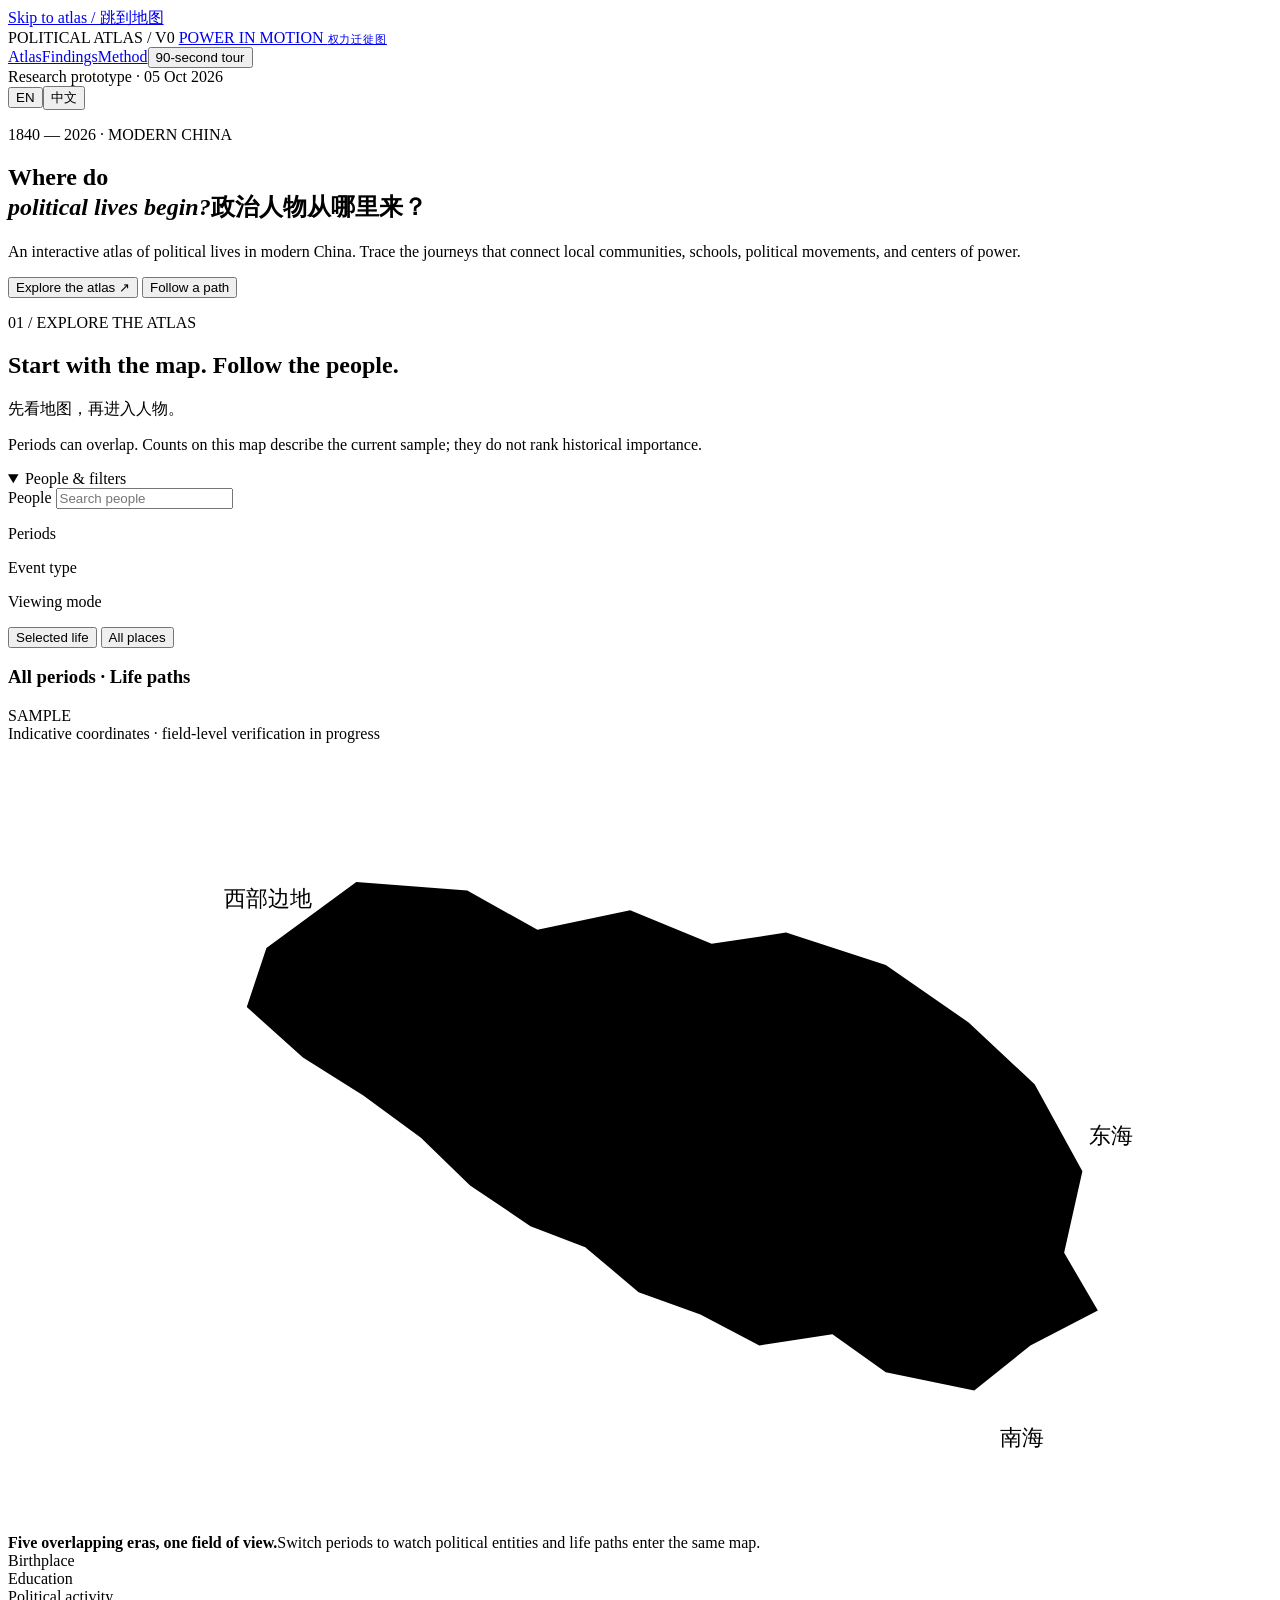
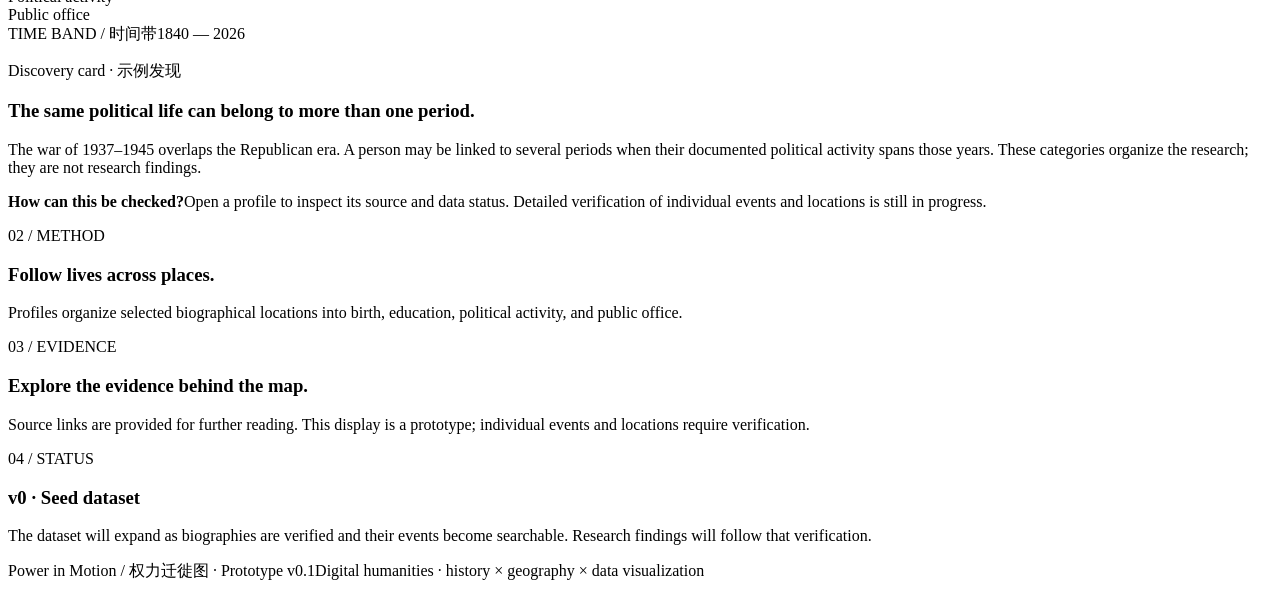
==== commit 4946d42c: "Unify atlas event styling, translate place labels, and retain collapsed filters" ====
--- a/src/index.template.html
+++ b/src/index.template.html
@@ -14,7 +14,7 @@
     <header class="topbar">
       <div class="brand-lockup">
         <span class="brand-kicker">POLITICAL ATLAS / V0</span>
-        <span class="brand-name">POWER IN MOTION <span class="cn-note" style="display:inline;font-size:11px;letter-spacing:.08em">权力迁徙图</span></span>
+        <a class="brand-name" href="#?lang=en" data-home aria-label="Power in Motion — Home">POWER IN MOTION <span class="cn-note" style="display:inline;font-size:11px;letter-spacing:.08em">权力迁徙图</span></a>
       </div>
       <nav class="site-nav" aria-label="Main navigation"><a href="#atlas" data-view="atlas" aria-current="page">Atlas</a><a href="#findings" data-view="findings">Findings</a><a href="#method" data-view="method">Method</a><button id="startTour" type="button">90-second tour</button></nav>
       <div class="topbar-meta"><span class="status-dot" aria-hidden="true"></span><span id="topStatus">Research prototype · 05 Oct 2026</span><div class="language-switch" aria-label="Language"><button class="active" data-lang="en">EN</button><button data-lang="zh">中文</button></div></div>
@@ -43,7 +43,8 @@
 
         <div id="evidenceReturn" hidden></div>
         <div class="workspace">
-          <details class="filter-panel" id="filterDisclosure" open>
+          <div class="filter-panel">
+          <details id="filterDisclosure" open>
             <summary id="filterToggle">People & filters</summary>
             <div class="filter-inner">
               <div class="control-block people-controls">
@@ -68,6 +69,8 @@
               </div>
             </div>
           </details>
+          <div id="activeFilters" class="active-filter-bar" hidden></div>
+          </div>
 
           <section class="map-panel" aria-label="Political life paths map">
             <div id="selectionBar" class="selection-bar"></div>
